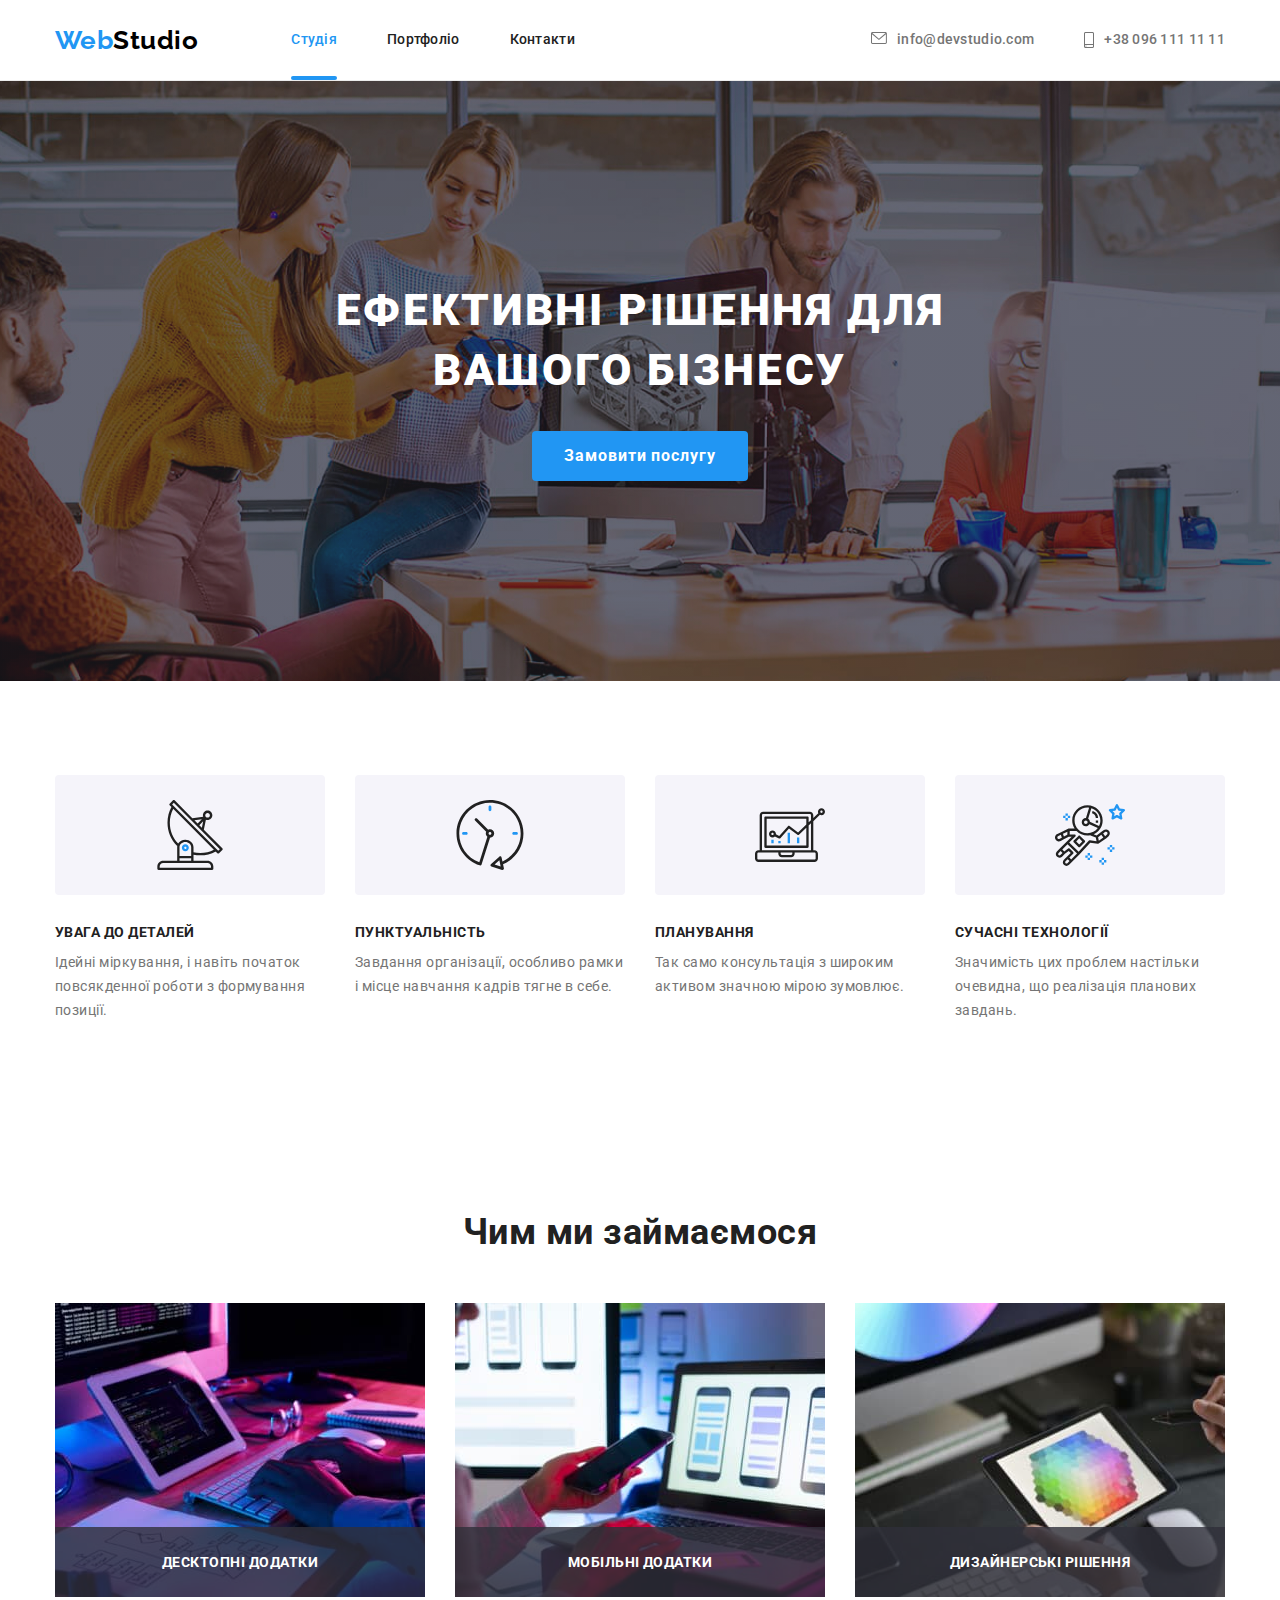
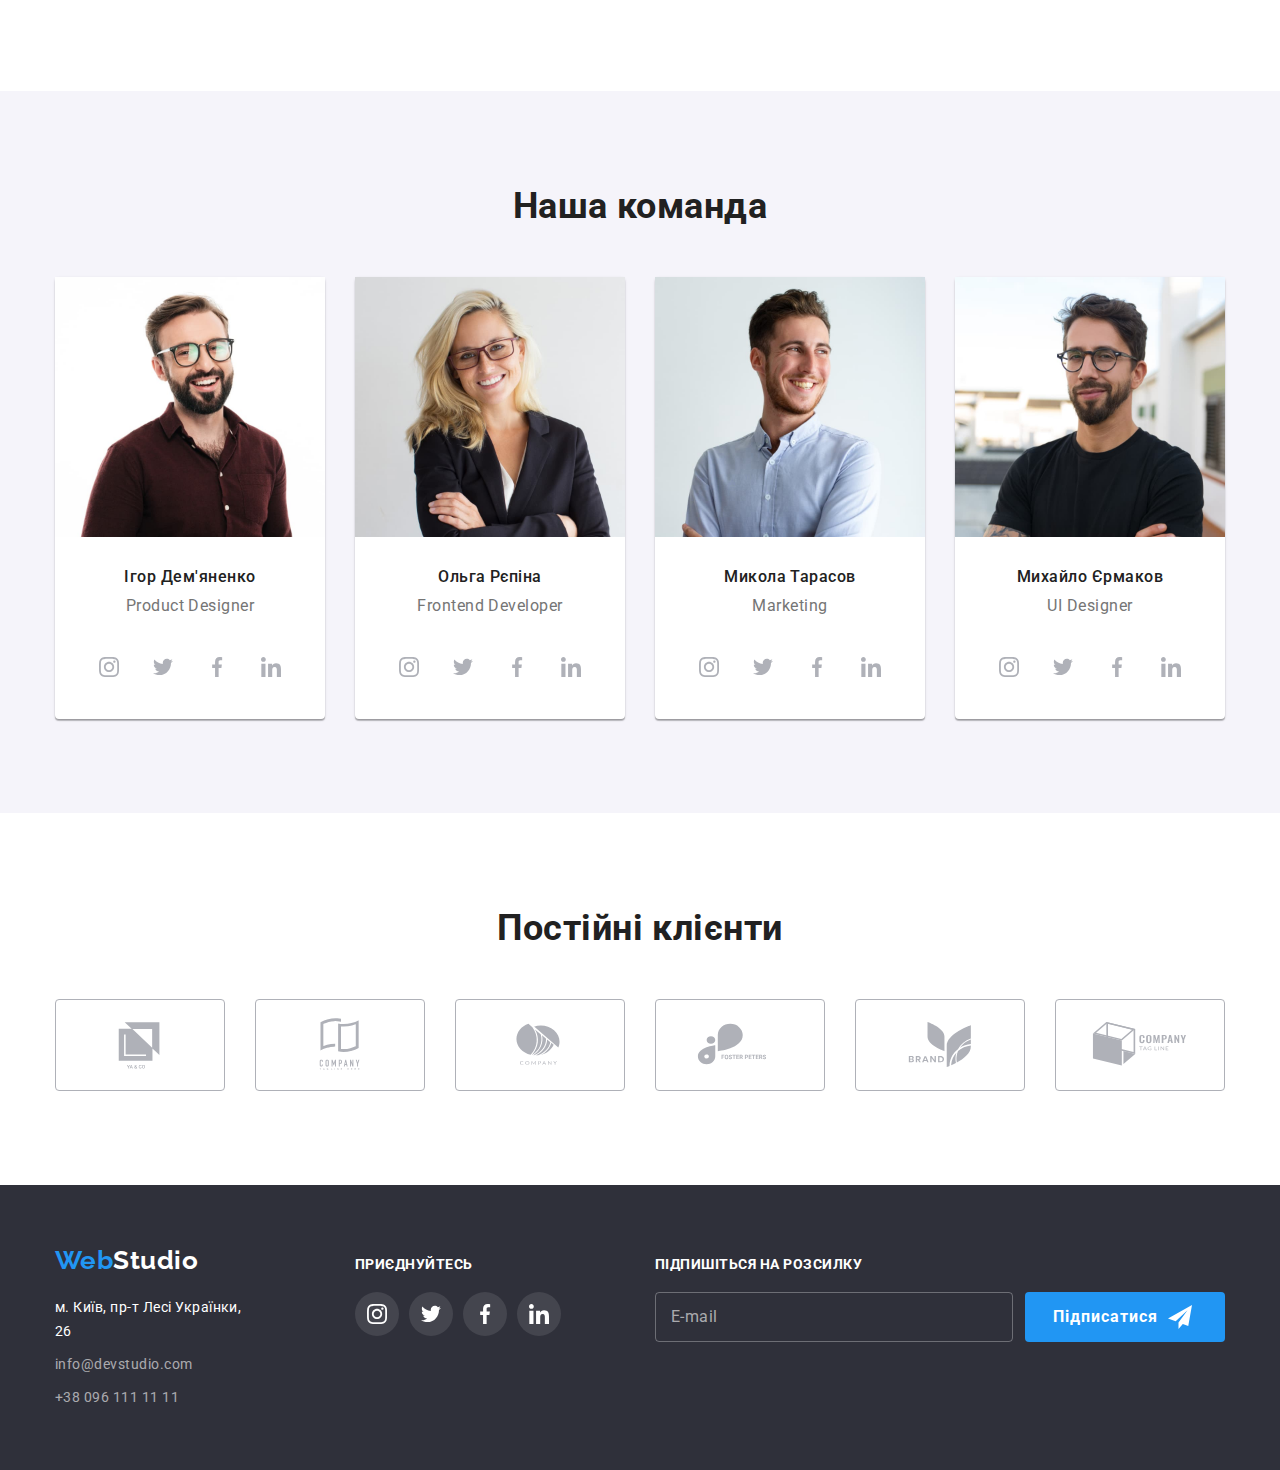
==== index.html @ d5e1d861 "Додає файли попередньої роботи" ====
<!DOCTYPE html>
<html lang="uk">
    <head>
        <title>Студія</title>
        <link rel="preconnect" href="https://fonts.googleapis.com">
        <link rel="preconnect" href="https://fonts.gstatic.com" crossorigin>
        <link href="https://fonts.googleapis.com/css2?family=Raleway:wght@700&family=Roboto:wght@400;500;700;900&display=swap" rel="stylesheet">
        <link href="https://cdnjs.cloudflare.com/ajax/libs/modern-normalize/1.1.0/modern-normalize.min.css" rel="stylesheet">
        <link rel="stylesheet" href="./css/styles.css">
    </head>    
    <body>
        <header class="header">
            <div class="header-box container">
                <nav class="nav-box">
                    <a href="./index.html" lang="en" class="logo link"><span class="logo-accent">Web</span>Studio</a>
                    <ul class="list nav-list">
                        <li><a href="./index.html" class="nav active link">Студія</a></li>
                        <li><a href="./portfolio.html" class="nav link">Портфоліо</a></li>
                        <li><a href="#" class="nav link">Контакти</a></li>
                    </ul>
                </nav>
                <ul class="list header-contacts">
                    <li><a href="mailto:info@devstudio.com" class="nav info link">
                        <svg class="header-icon" width="16" height="12">
                            <use href="./images/icons.svg#icon-envelope"></use>
                        </svg>
                            info@devstudio.com
                        </a>
                    </li>
                    <li><a href="tel:+390961111111" class="nav info link">
                        <svg class="header-icon" width="10" height="16">
                            <use href="./images/icons.svg#icon-smartphone"></use>
                        </svg>
                            +38 096 111 11 11
                        </a>
                    </li>
                </ul>
            </div>
        </header>

        <main>
            <section class="dark hero hero-content">
                <div class="container">
                        <h1 class="hero-title">
                            Ефективні рішення для </br>вашого бізнесу
                        </h1>
                        <button type="button" class="btn hero-btn" data-modal-open>Замовити послугу</button>
                </div>
            </section>

            <section class="section">
                <div class="container">
                    <h2 class="title visually-hidden">
                        Переваги
                    </h2>
                    <ul class="list advantage-list">
                        <li class="advantage-item">
                            <div class="advantage-icon-bg">
                                <svg class="advantage-icon">
                                    <use href="./images/icons.svg#icon-antenna"></use>
                                </svg>
                            </div>
                            <h3 class="title advantage">Увага до деталей</h3>
                            <p class="advantage-desc">Ідейні міркування, і навіть початок повсякденної роботи з формування позиції.</p>
                        </li>
                        <li class="advantage-item">
                            <div class="advantage-icon-bg">
                                <svg class="advantage-icon">
                                    <use href="./images/icons.svg#icon-clock"></use>
                                </svg>
                            </div>
                            <h3 class="title advantage">Пунктуальність</h3>
                            <p class="advantage-desc">Завдання організації, особливо рамки і місце навчання кадрів тягне в себе.</p>
                        </li>
                        <li class="advantage-item">
                            <div class="advantage-icon-bg">
                                <svg class="advantage-icon">
                                    <use href="./images/icons.svg#icon-diagram"></use>
                                </svg>
                            </div>
                            <h3 class="title advantage">Планування</h3>
                            <p class="advantage-desc">Так само консультація з широким активом значною мірою зумовлює.</p>
                        </li>
                        <li class="advantage-item">
                            <div class="advantage-icon-bg">
                                <svg class="advantage-icon">
                                    <use href="./images/icons.svg#icon-astronaut"></use>
                                </svg>
                            </div>
                            <h3 class="title advantage">Сучасні технології</h3>
                            <p class="advantage-desc">Значимість цих проблем настільки очевидна, що реалізація планових завдань.</p>
                        </li>
                    </ul>
                </div>
            </section>

            <section class="do section">
                <div class="container">
                    <h2 class="title do-title">Чим ми займаємося</h2>
                    <ul class="list do-list">
                        <li>
                            <div class="do-list-thumb">
                                <img src="./images/what_we_do1.jpg" width="370" alt="Програмуємо">
                                <div class="do-list-title">
                                    <p>
                                        Десктопні додатки
                                    </p>
                                </div>
                            </div>
                        </li>
                        <li>
                            <div class="do-list-thumb">
                                <img src="./images/what_we_do2.jpg" width="370" alt="Аналізуємо">
                                <div class="do-list-title">
                                    <p>
                                        Мобільні додатки
                                    </p>
                                </div>
                            </div>
                        </li>
                        <li>
                            <div class="do-list-thumb">
                                <img src="./images/what_we_do3.jpg" width="370" alt="Малюємо">
                                <div class="do-list-title">
                                    <p>
                                        Дизайнерські рішення
                                    </p>
                                </div>
                            </div>
                        </li>
                    </ul>
                </div>
            </section>

            <section class="team section">
                <div class="container">
                    <h2 class="title team-title">Наша команда</h2>
                    <ul class="list team-list">
                        <li class="team-item">
                            <img src="./images/our_team1.jpg" width="270" alt="Ігор Дем'яненко">
                            <div class="item-text">
                                <h3 class="title item-title">Ігор Дем'яненко</h3>
                                <p lang="en" class="team-desc">Product Designer</p>
                            </div>
                            <ul class="list social-links">
                                <li class="team-list-item">
                                    <a href="#" class="team-icon-link link">
                                        <svg class="team-icon">
                                            <use href="./images/icons.svg#icon-instagram"></use>
                                        </svg>
                                    </a>
                                </li>
                                <li class="team-list-item">
                                    <a href="#" class="team-icon-link link">
                                        <svg class="team-icon">
                                            <use href="./images/icons.svg#icon-twitter"></use>
                                        </svg>
                                    </a>
                                </li>
                                <li class="team-list-item">
                                    <a href="#" class="team-icon-link link">
                                        <svg class="team-icon">
                                            <use href="./images/icons.svg#icon-facebook"></use>
                                        </svg>
                                    </a>
                                </li>
                                <li class="team-list-item">
                                    <a href="#" class="team-icon-link link">
                                        <svg class="team-icon">
                                            <use href="./images/icons.svg#icon-linkedin"></use>
                                        </svg>
                                    </a>
                                </li>
                            </ul>
                        </li>
                        <li class="team-item">
                            <img src="./images/our_team2.jpg" width="270" alt="Ольга Рєпіна">
                            <div class="item-text">
                                <h3 class="title item-title">Ольга Рєпіна</h3>
                                <p lang="en" class="team-desc">Frontend Developer</p>
                            </div>
                            <ul class="list social-links">
                                <li class="team-list-item">
                                    <a href="#" class="team-icon-link link">
                                        <svg class="team-icon">
                                            <use href="./images/icons.svg#icon-instagram"></use>
                                        </svg>
                                    </a>
                                </li>
                                <li class="team-list-item">
                                    <a href="#" class="team-icon-link link">
                                        <svg class="team-icon">
                                            <use href="./images/icons.svg#icon-twitter"></use>
                                        </svg>
                                    </a>
                                </li>
                                <li class="team-list-item">
                                    <a href="#" class="team-icon-link link">
                                        <svg class="team-icon">
                                            <use href="./images/icons.svg#icon-facebook"></use>
                                        </svg>
                                    </a>
                                </li>
                                <li class="team-list-item">
                                    <a href="#" class="team-icon-link link">
                                        <svg class="team-icon">
                                            <use href="./images/icons.svg#icon-linkedin"></use>
                                        </svg>
                                    </a>
                                </li>
                            </ul>
                        </li>
                        <li class="team-item">
                            <img src="./images/our_team3.jpg" width="270" alt="Микола Тарасов">
                            <div class="item-text">
                                <h3 class="title item-title">Микола Тарасов</h3>
                                <p lang="en" class="team-desc">Marketing</p>
                            </div>
                            <ul class="list social-links">
                                <li class="team-list-item">
                                    <a href="#" class="team-icon-link link">
                                        <svg class="team-icon">
                                            <use href="./images/icons.svg#icon-instagram"></use>
                                        </svg>
                                    </a>
                                </li>
                                <li class="team-list-item">
                                    <a href="#" class="team-icon-link link">
                                        <svg class="team-icon">
                                            <use href="./images/icons.svg#icon-twitter"></use>
                                        </svg>
                                    </a>
                                </li>
                                <li class="team-list-item">
                                    <a href="#" class="team-icon-link link">
                                        <svg class="team-icon">
                                            <use href="./images/icons.svg#icon-facebook"></use>
                                        </svg>
                                    </a>
                                </li>
                                <li class="team-list-item">
                                    <a href="#" class="team-icon-link link">
                                        <svg class="team-icon">
                                            <use href="./images/icons.svg#icon-linkedin"></use>
                                        </svg>
                                    </a>
                                </li>
                            </ul>
                        </li>
                        <li class="team-item">
                            <img src="./images/our_team4.jpg" width="270" alt="Михайло Єрмаков">
                            <div class="item-text">
                                <h3 class="title item-title">Михайло Єрмаков</h3>
                                <p lang="en" class="team-desc">UI Designer</p>
                            </div>
                            <ul class="list social-links">
                                <li class="team-list-item">
                                    <a href="#" class="team-icon-link link">
                                        <svg class="team-icon">
                                            <use href="./images/icons.svg#icon-instagram"></use>
                                        </svg>
                                    </a>
                                </li>
                                <li class="team-list-item">
                                    <a href="#" class="team-icon-link link">
                                        <svg class="team-icon">
                                            <use href="./images/icons.svg#icon-twitter"></use>
                                        </svg>
                                    </a>
                                </li>
                                <li class="team-list-item">
                                    <a href="#" class="team-icon-link link">
                                        <svg class="team-icon">
                                            <use href="./images/icons.svg#icon-facebook"></use>
                                        </svg>
                                    </a>
                                </li>
                                <li class="team-list-item">
                                    <a href="#" class="team-icon-link link">
                                        <svg class="team-icon">
                                            <use href="./images/icons.svg#icon-linkedin"></use>
                                        </svg>
                                    </a>
                                </li>
                            </ul>
                        </li>
                    </ul>
                </div>
            </section>
            <section class="clients section">
                <div class="container">
                    <h2 class="title clients-title">Постійні клієнти</h2>
                    <ul class="clients-list list">
                        <li class="clients-list-item">
                            <a href="#" class="clients-link link">
                                <svg class="clients-icon">
                                    <use href="./images/icons.svg#icon-Logo1"></use>
                                </svg>
                            </a>
                        </li>
                        <li class="clients-list-item">
                            <a href="#" class="clients-link link">
                                <svg class="clients-icon">
                                    <use href="./images/icons.svg#icon-Logo2"></use>
                                </svg>
                            </a>
                        </li>
                        <li class="clients-list-item">
                            <a href="#" class="clients-link link">
                                <svg class="clients-icon">
                                    <use href="./images/icons.svg#icon-Logo3"></use>
                                </svg>
                            </a>
                        </li>
                        <li class="clients-list-item">
                            <a href="#" class="clients-link link">
                                <svg class="clients-icon">
                                    <use href="./images/icons.svg#icon-Logo4"></use>
                                </svg>
                            </a>
                        </li>
                        <li class="clients-list-item">
                            <a href="#" class="clients-link link">
                                <svg class="clients-icon">
                                    <use href="./images/icons.svg#icon-Logo5"></use>
                                </svg>
                            </a>
                        </li>
                        <li class="clients-list-item">
                            <a href="#" class="clients-link link">
                                <svg class="clients-icon">
                                    <use href="./images/icons.svg#icon-Logo6"></use>
                                </svg>
                            </a>
                        </li>
                    </ul>
                </div>
            </section>
        </main> 

        <footer class="dark footer">
            <div class="container">
                <div class="footer-container">
                    <div>
                        <a href="./index.html" lang="en" class="logo logo-alt link"><span class="logo-accent">Web</span>Studio</a>
                        <address>
                            <ul class="list">
                                <li><a href="https://goo.gl/maps/CPtrU1FHBa2aNyZL9" rel="noopener nofollow noreferrer"
                                        class="info-desc logo-alt link">м. Київ, пр-т Лесі Українки, 26</a></li>
                                <li><a href="mailto:info@devstudio.com" class="info-desc contact link">info@devstudio.com</a></li>
                                <li><a href="tel:+380961111111" class="info-desc contact link">+38 096 111 11 11</a></li>
                            </ul>
                        </address>
                    </div>
                    <div>
                        <p class="footer-icon-title">Приєднуйтесь</p>
                        <ul class="footer-list list">
                            <li class="footer-list-item">
                                <a href="#" class="footer-icon-link link">
                                    <svg class="footer-icon">
                                        <use href="./images/icons.svg#icon-instagram"></use>
                                    </svg>
                                </a>
                            </li>
                            <li class="footer-list-item">
                                <a href="#" class="footer-icon-link link">
                                    <svg class="footer-icon">
                                        <use href="./images/icons.svg#icon-twitter"></use>
                                    </svg>
                                </a>
                            </li>
                            <li class="footer-list-item">
                                <a href="#" class="footer-icon-link link">
                                    <svg class="footer-icon">
                                        <use href="./images/icons.svg#icon-facebook"></use>
                                    </svg>
                                </a>
                            </li>
                            <li class="footer-list-item">
                                <a href="#" class="footer-icon-link link">
                                    <svg class="footer-icon">
                                        <use href="./images/icons.svg#icon-linkedin"></use>
                                    </svg>
                                </a>
                            </li>
                        </ul>
                    </div>
                    <div>
                        <p class="footer-icon-title">Підпишіться на розсилку</p>
                        <form>
                            <div class="footer-form-container">
                                <input type="email" name="mail" id="footer-form-mail" class="footer-form-mail">
                                <label for="footer-form-mail" class="footer-form-field">E-mail</label>
                                <button type="submit" class="btn hero-btn footer-form-btn">Підписатися
                                    <svg class="footer-form-icon" width=24px height=24px>
                                        <use href="./images/icons.svg#icon-plane"></use>
                                    </svg>
                                </button>
                            </div>
                        </form>
                    </div>
                </div>
            </div>
        </footer>

        <div class="backdrop is-hidden" data-modal>
            <div class="modal">
                <button class="modal-close-btn" data-modal-close>
                    <svg width="18" height="18">
                        <use href="./images/icons.svg#icon-close-modal"></use>
                    </svg>
                </button>   
                
                <form class="modal-form">
                    <p class="form-title">Залиште свої дані, ми вам передзвонимо</p>
                    <label class="field">
                        Ім'я
                        <div class="input-container">
                            <svg class="form-icon">
                                <use href="./images/icons.svg#icon-person"></use>
                            </svg>
                            <input type="text" name="name" class="field-input">
                        </div>
                        
                    </label>
                    <label class="field">
                        Телефон
                        <div class="input-container">
                            <svg class="form-icon">
                                <use href="./images/icons.svg#icon-phone"></use>
                            </svg>
                            <input type="tel" name="phone" class="field-input">
                        </div> 
                    </label>
                    <label class="field">
                        Пошта
                        <div class="input-container">
                            <svg class="form-icon">
                                <use href="./images/icons.svg#icon-email"></use>
                            </svg>
                            <input type="email" name="mail" class="field-input">
                        </div> 
                    </label>
                    <label class="field">
                        Коментар
                        <textarea name="comment" placeholder="Введіть текст" class="form-comment"></textarea>
                    </label>
                    
                    <label class="field field-license">
                        <input type="checkbox" name="license" class="checkbox-input visually-hidden" required>
                        <svg class="checkbox-icon">
                            <use class="checkbox-icon-use" href="./images/icons.svg#icon-check"></use>
                        </svg>
                        Погоджуюся з розсилкою та приймаю &nbsp<a href="#" class="link-license">Умови договору</a>
                    </label>
                    <div class="btn-container">
                        <button type="submit" class="btn hero-btn form-btn">Відправити</button>
                    </div>
                </form>             
            </div>
        </div>
        <script src="./js/modal.js"></script>
    </body>
</html>
---- css/styles.css ----
:root{
    /* font's colors */
    --main-font-color: #757575;
    --secondary-font-color: #212121;
    --accent-font-color: #2196F3;
    --secondary-accent-color: #000000;
    --alternative-accent-color: #FFFFFF;
    --opacity-color: rgba(255, 255, 255, 0.6);

    /* fonts */
    --main-font: 'Roboto', sans-serif;
    --accent-font: 'Raleway', sans-serif;

    /* backgrounds */
    --main-background-color: #FFFFFF;
    --secondary-background-color: #F5F4FA;
    --dark-background-color: #2f303a;

    /* others */
    --main-btn-hover: #188CE8;
    --border-color: #ECECEC;
    --icon-color: #AFB1B8;

    /*  animations */
    --time-duration: 250ms;
    --time-function: cubic-bezier(0.4, 0, 0.2, 1);
}

/* -------------------------Global styles -----------------*/
body{
    font-family: var(--main-font);
    color: var(--main-font-color);
    letter-spacing: 0.03em;
}

h1, h2, h3, h4, h5, h6, p {
    margin-top: 0;
    margin-bottom: 0;
}

ul, ol{
    margin-top: 0;
    margin-bottom: 0;
    padding-left: 0;
}

img{
    display: block;
}

button{
    cursor: pointer;
}

.link{
    text-decoration: none;
}

.list{
    list-style: none;
}

.container{
    width: 1200px;
    padding-right: 15px;
    padding-left: 15px;
    margin-left: auto;
    margin-right: auto;
}


/* ---------------------------------- Header --------------*/
.header{
    border-bottom-color: var(--border-color);
    border-bottom-width: 1px;
    border-bottom-style: solid;
}

.header-box {
    display: flex;
    align-items: center;
    justify-content: space-between;
}

.nav-box {
    display: flex;
    align-items: center;
}

.header-contacts{
    display: flex;
}

.logo{
    font-family: var(--accent-font);
    color: var(--secondary-accent-color);
    font-weight: 700;
    font-size: 26px;
    line-height: 1.19;
}

.logo-accent{
    color: var(--accent-font-color);
}

.nav{
    display: flex;
    padding-top: 32px;
    padding-bottom: 32px;
    
    color: var(--secondary-font-color);
    font-weight: 500;
    font-size: 14px;
    line-height: 1.14;
    letter-spacing: 0.02em;
    fill: currentColor;

    transition: color var(--time-duration) var(--time-function);
}

.nav-list{
    display: flex;
    margin-left: 93px;
}

.nav-list > li:not(:last-child),
.header-contacts > li:not(:last-child){
    margin-right: 50px;
}

.nav:hover, 
.nav:focus{
    color: var(--accent-font-color);
}

.info{
    color: inherit;
}

.header-icon{
    margin-right: 10px;
}

.active{
    position: relative;

    color: var(--accent-font-color);
}

.active::after{
    content: '';
    position: absolute;
    bottom: 0;
    left: 0;

    width: 100%;
    height: 4px;
    border-radius: 2px;
    background-color: var(--accent-font-color);

}

/* -------------------------- Hero ------------------------------*/
.dark {
    background-color: var(--dark-background-color);
}

.hero{
    text-align: center;
    background-color: #c4c4c4;
    background-image: linear-gradient(rgba(47, 48, 58, 0.4), rgba(47, 48, 58, 0.4)), url(../images/hero.jpg);
    background-position: center;
    background-size: 1600px 600px;    
    background-repeat: no-repeat;
}

.hero-title{
    margin-bottom: 30px;

    color: var(--alternative-accent-color);
    font-weight: 900;
    font-size: 44px;
    line-height: 1.36;
    letter-spacing: 0.06em;
    text-transform: uppercase;
}

.hero-content{
    padding-top: 200px;
    padding-bottom: 200px;
}

.btn{
    font-family: var(--main-font);
    font-size: 16px;
}

.hero-btn{
    padding-top: 10px;
    padding-bottom: 10px;
    padding-left: 32px;
    padding-right: 32px;
    
    background-color: var(--accent-font-color);
    color: var(--alternative-accent-color);
    font-weight: 700;
    line-height: 1.88;
    letter-spacing: 0.06em;
    border: none;
    border-radius: 4px;

    transition: background-color var(--time-duration) var(--time-function);
}

.hero-btn:hover, 
.hero-btn:focus{
    background-color: var(--main-btn-hover);

}

/* ---------------------------- Advantages ----------------------*/
.visually-hidden {
    position: absolute;
    white-space: nowrap;
    width: 1px;
    height: 1px;
    overflow: hidden;
    border: 0;
    padding: 0;
    clip: rect(0 0 0 0);
    clip-path: inset(50%);
    margin: -1px;
}

.title {
    color: var(--secondary-font-color);
    font-size: 36px;
    line-height: 1.17;
}

.advantage-icon-bg{
    display: flex;
    align-items: center;
    justify-content: center;
    width: 270px;
    height: 120px;

    background-color: var(--secondary-background-color);
    color: var(--secondary-font-color);
    margin-bottom: 30px;
    border-radius: 4px;
}

.advantage-icon{
    width: 70px;
    height: 70px;
    fill: currentColor;
}

.advantage-list{
    display: flex;

}

.section{
    padding-top: 94px;
    padding-bottom: 94px;
}

.advantage{
    margin-bottom: 10px;

    font-size: 14px;
    line-height: 1.14;
    text-transform: uppercase;
}

.advantage-desc{
    font-size: 14px;
    line-height: 1.71;
    font-style: normal;
}

.advantage-item{
    width: calc((100%-3*30)/4);
}

.advantage-item:not(:last-child){
    margin-right: 30px;
}

.social-links{
    display: flex;
    gap: 10px;
    padding-left: 32px;
    padding-right: 32px;
    padding-bottom: 30px;
}

/*------------------------- Do ----------------------*/

.do{
    text-align: center;
}

.do-title{
    margin-bottom: 50px;
}

.do-list{
    display: flex;
    gap: 30px;
}

.do-list-thumb{
    position: relative;
}

.do-list-title{
    position: absolute;
    bottom: 0;
    height: 70px;
    width: 100%;
    padding-top: 27px;
    padding-bottom: 27px;

    text-align: center;
    text-transform: uppercase;
    font-weight: 700;
    font-size: 14px;
    line-height: 1.17;
    color: var(--alternative-accent-color);
    background-color: rgba(47, 48, 58, 0.8);
}

/* ----------------------------- Our team ------------------------*/
.team{
    background-color: var(--secondary-background-color);
    text-align: center;
}

.team-title{
    margin-bottom: 50px;
}

.item-title{
    margin-bottom: 10px;

    font-weight: 500;
    font-size: 16px;
    line-height: 1.19;
}

.team-desc{
    font-size: 16px;
    line-height: 1.19;
}

.team-list{
    display: flex;
    gap: 30px;
}

.team-list-item {
    width: 44px;
    height: 44px;
}

.team-item{
    background-color: var(--main-background-color);
    box-shadow: 0px 1px 3px rgba(0, 0, 0, 0.12), 0px 1px 1px rgba(0, 0, 0, 0.14), 0px 2px 1px rgba(0, 0, 0, 0.2);
    border-radius: 4px;
}

.team-icon{
    width: 20px;
    height: 20px;
}

.team-icon-link {
    display: flex;
    justify-content: center;
    align-items: center;
    width: 100%;
    height: 100%;
    border-radius: 50%;

    fill: var(--icon-color);
    background-color: var(--alternative-accent-color);

    transition: background-color var(--time-duration) var(--time-function),
    fill var(--time-duration) var(--time-function);
}

.team-icon-link:hover,
.team-icon-link:focus {
    background-color: var(--accent-font-color);
    fill: var(--alternative-accent-color);
}

.item-text{
    padding: 30px;
}

/* -----------------------------Clients---------------------------- */

.clients{
    text-align: center;
}

.clients-title{
    margin-bottom: 50px;
}

.clients-list{
    display: flex;
    gap: 30px;
}

.clients-list-item{
    width: 170px;
    height: 92px;
}

.clients-link{
    display: flex;
    justify-content: center;
    align-items: center;
    width: 100%;
    height: 100%;

    border-color: var(--icon-color) ;
    border-width: 1px;
    border-style: solid;
    border-radius: 4px;
    fill: var(--icon-color);

    transition: border-color var(--time-duration) var(--time-function),
    fill var(--time-duration) var(--time-function);
}

.clients-icon{
    width: 106px;
    height: 60px;
}

.clients-link:hover,
.clients-link:focus{
    fill: var(--accent-font-color);
    border-color: var(--accent-font-color);
}

/* ---------------------------- Footer -----------------------------*/
.logo-alt{
    color: var(--alternative-accent-color);
}

.contact{
    color: var(--opacity-color);

    transition: color var(--time-duration) var(--time-function);
}

.contact:hover,
.contact:focus {
    color: var(--accent-font-color);
}

.info-desc {
    font-size: 14px;
    line-height: 1.71;
    font-style: normal;
}

.info-desc.logo-alt{
    color: var(--alternative-accent-color);

    transition: color var(--time-duration) var(--time-function);
}

.info-desc.logo-alt:hover, 
.info-desc.logo-alt:hover{
    color: var(--accent-font-color);
}

.footer {
    padding-top: 60px;
    padding-bottom: 60px;
}

.footer-container{
    display: flex;
    align-items: baseline;
    gap: 94px;
}

address {
    margin-top: 20px;
}

address li:not(:last-child){
    margin-bottom: 9px;
}

.footer-list{
    display: flex;
    gap: 10px;
}

.footer-icon-title{
    margin-bottom: 20px;

    color: var(--alternative-accent-color);
    text-transform: uppercase;
    font-weight: 700;
    font-size: 14px;
    line-height: 1.17;
}

.footer-list-item{
    width: 44px;
    height: 44px;
}

.footer-icon-link{
    display: flex;
    justify-content: center;
    align-items: center;
    width: 100%;
    height: 100%;

    border-radius: 50%;
    background-color: rgba(255,255,255,0.1);
    color: var(--main-background-color);

    transition: background-color var(--time-duration) var(--time-function);
}

.footer-icon{
    width: 20px;
    height: 20px;
    fill: currentColor;
}

.footer-icon-link:hover,
.footer-icon-link:focus{
    background-color: var(--accent-font-color);
}

.footer-form-container{
    display: flex;
    position: relative;
}

.footer-form-field{
    position: absolute;
    top: 50%;
    left: 16px;
    transform: translateY(-50%);
    color: var(--opacity-color);
}

.footer-form-mail{
    width: 358px;
    height: 50px;
    padding-left: 16px;
    border: 1px solid rgba(255, 255, 255, 0.3);
    border-radius: 4px;
    background-color: transparent;
    color: var(--opacity-color);

}

.footer-form-mail:focus + .footer-form-field{
    display: none;
}

.footer-form-mail:focus{
    outline: none;
}

.footer-form-btn{
    display: flex;
    align-items: center;
    gap: 10px;
    padding-left: 28px;
    padding-right: 28px;
    margin-left: 12px;
    height: 50px;
    min-width: 200px;
}


/* -------------------------------- modal----------------------------------- */

.backdrop{
    position: fixed;
    top: 0;
    left:0;
    width: 100%;
    height: 100%;
    z-index: 99;

    background-color: rgba(0, 0, 0, 0.2);

    opacity: 1;

    transition: opacity var(--time-duration) var(--time-function), 
                visibility var(--time-duration) var(--time-function);
}

.backdrop.is-hidden{
    visibility: hidden;
    opacity: 0;
    pointer-events: none;
}

.backdrop.is-hidden .modal {
    transform: translate(-50%, -50%) scale(0.5);
}

.modal{
    position: absolute;
    top: 50%;
    left: 50%;
    transform: translate(-50%, -50%) scale(1);
    width: 528px;
    height: 581px;
    padding: 40px;

    border-radius: 4px;
    background-color: var(--main-background-color);
    box-shadow: 0px 1px 3px rgba(0, 0, 0, 0.12), 0px 1px 1px rgba(0, 0, 0, 0.14), 0px 2px 1px rgba(0, 0, 0, 0.2);

    transition: transform var(--time-duration) var(--time-function);
} 



.modal-close-btn{
    position: absolute;
    display: flex;
    justify-content: center;
    align-items: center;
    top: 8px;
    right: 8px;
    width: 30px;
    height: 30px;
    padding: 0;

    background-color: transparent;
    border: 1px solid rgba(0, 0, 0, 0.1);
    border-radius: 50%;

    transition: fill var(--time-duration) var(--time-function);
}

.modal-close-btn:hover, .modal-close-btn:focus{
    fill: var(--accent-font-color);
}

.form-title{
    margin-bottom: 12px;

    color: var(--secondary-font-color);
    font-weight: 700;
    font-size: 20px;
    line-height: 1.15;
    text-align: center;
}

.modal-form{
    font-size: 12px;
    line-height: 1.17;
    letter-spacing: 0.01em;
}

.input-container{
    position: relative;
    margin-top: 4px;
}

.field{
    display: block;
    position: relative;

    margin-bottom: 10px;
}

.field:focus-within .field-input, .field:focus-within .form-comment{
    outline: none;
    border: 1px solid var(--accent-font-color);
}

.field:focus-within .form-icon{
    fill: var(--accent-font-color)
}

.field:nth-child(5){
    margin-bottom: 20px;
}

.field-input{
    width: 100%;
    height: 40px;
    padding-left: 42px;

    border: 1px solid rgba(33, 33, 33, 0.2);
    border-radius: 4px;

    transition: border var(--time-duration) var(--time-function),
                outline var(--time-duration) var(--time-function);
}

.form-icon{
    position: absolute;
    left: 15px; 
    top: 50%;
    transform: translateY(-50%);
    width: 18px;
    height: 18px;

    transition: fill var(--time-duration) var(--time-function);
}

.form-comment{
    display: block;
    height: 120px;
    width: 100%;
    margin-top: 4px;
    border: 1px solid rgba(33, 33, 33, 0.2);
    border-radius: 4px;
    padding-top: 12px;
    padding-bottom: 12px;
    padding-left: 16px;
    padding-right: 16px;

    resize: none;

    transition: border var(--time-duration) var(--time-function),
                outline var(--time-duration) var(--time-function);
}

.form-comment::placeholder{
    font-size: 12px;
    line-height: 1.17;
    letter-spacing: 0.01em;
    color: rgba(117, 117, 117, 0.5);
}

.custom-checkbox{
    width: 16px;
    height: 15px;
}

.field-license{
    display: flex;
    align-items: center;

    margin-bottom: 30px;
    padding-left: 12px;
}

.link-license{
    color: var(--accent-font-color);
}

.checkbox-icon{
    width:16px;
    height:15px;
    margin-right: 10px;
    font-size: 14px;
    line-height: 1.71;
    letter-spacing: 0.03em;
    border: 1px solid var(--secondary-font-color);
    border-radius: 2px;

    
}

.checkbox-icon-use{
    display: none;
}

.checkbox-input:checked + .checkbox-icon .checkbox-icon-use{
    display: block;
}

.checkbox-input:checked + .checkbox-icon{
    border: none;
}

.btn-container{
    text-align: center;
}

.form-btn{
    padding-left: 52px;
    padding-right: 52px;
    margin-left: auto;
    margin-right: auto;
    min-width: 200px;

    box-shadow: 0px 4px 4px rgba(0, 0, 0, 0.15);
}



/* -------------------------------- Portfolio page-------------------------- */

.portfolio{
    padding-top: 94px;
    padding-bottom: 94px;
}

.list-btn{
    display:flex;
    justify-content: center;
    gap: 8px;
    margin-bottom: 34px;
}

.portfolio-btn{
    padding-top: 6px;
    padding-bottom: 6px;
    padding-left: 22px;
    padding-right: 22px;
    
    font-weight: 500;
    color: var(--secondary-font-color);
    background-color: var(--secondary-background-color);
    line-height: 1.62;
    letter-spacing: 0.03em;
    border: none;
    border-radius: 4px;

    transition: color var(--time-duration) var(--time-function), 
                background-color var(--time-duration) var(--time-function),
                box-shadow var(--time-duration) var(--time-function);
}

.portfolio-btn:hover,
.portfolio-btn:focus{
    color: var(--alternative-accent-color);
    background-color: var(--accent-font-color);
    box-shadow: 0px 3px 1px rgba(0, 0, 0, 0.1), 0px 1px 2px rgba(0, 0, 0, 0.08), 0px 2px 2px rgba(0, 0, 0, 0.12);
}

.portfolio-item-title{
    margin-bottom: 4px;

    color: var(--secondary-font-color);
    font-size: 18px;
    line-height: 2;
    letter-spacing: 0.06em;
}

.portfolio-desc{
    color: var(--main-font-color);
    font-size: 16px;
    line-height: 1.88;
}

.portfolio-list{
    display: flex;
    flex-wrap: wrap;
    gap: 30px;
}

.portfolio-link{
    box-shadow: none;
    transition: box-shadow var(--time-duration) var(--time-function);
}

.portfolio-link:hover,
.portfolio-link:focus{
    display: block;
    box-shadow: 0px 1px 1px rgba(0, 0, 0, 0.12), 0px 4px 4px rgba(0, 0, 0, 0.06), 1px 4px 6px rgba(0, 0, 0, 0.16);
}

.item{
    padding-top: 20px;
    padding-bottom: 20px;
    padding-left: 24px;
    padding-right: 24px;
    border-left: 1px solid #EEEEEE;
    border-right: 1px solid #EEEEEE;
    border-bottom: 1px solid #EEEEEE;
}

.portfolio-img-thumb{
    position: relative;
    overflow: hidden;
}

.portfolio-img-overlay{
    position: absolute;
    top: 0;
    left: 0;
    width: 100%;
    height: 100%;
    padding-left: 24px;
    padding-right: 24px;
    padding-top: 63px;
    
    background-color: rgba(33, 150, 243, 0.9);
    color: var(--alternative-accent-color);
    line-height: 1.56;
    overflow: auto;

    transform: translateY(100%);
    transition: transform var(--time-duration) var(--time-function);
}

.portfolio-link:hover .portfolio-img-overlay,
.portfolio-link:focus .portfolio-img-overlay{
    transform: translateY(0%);
}
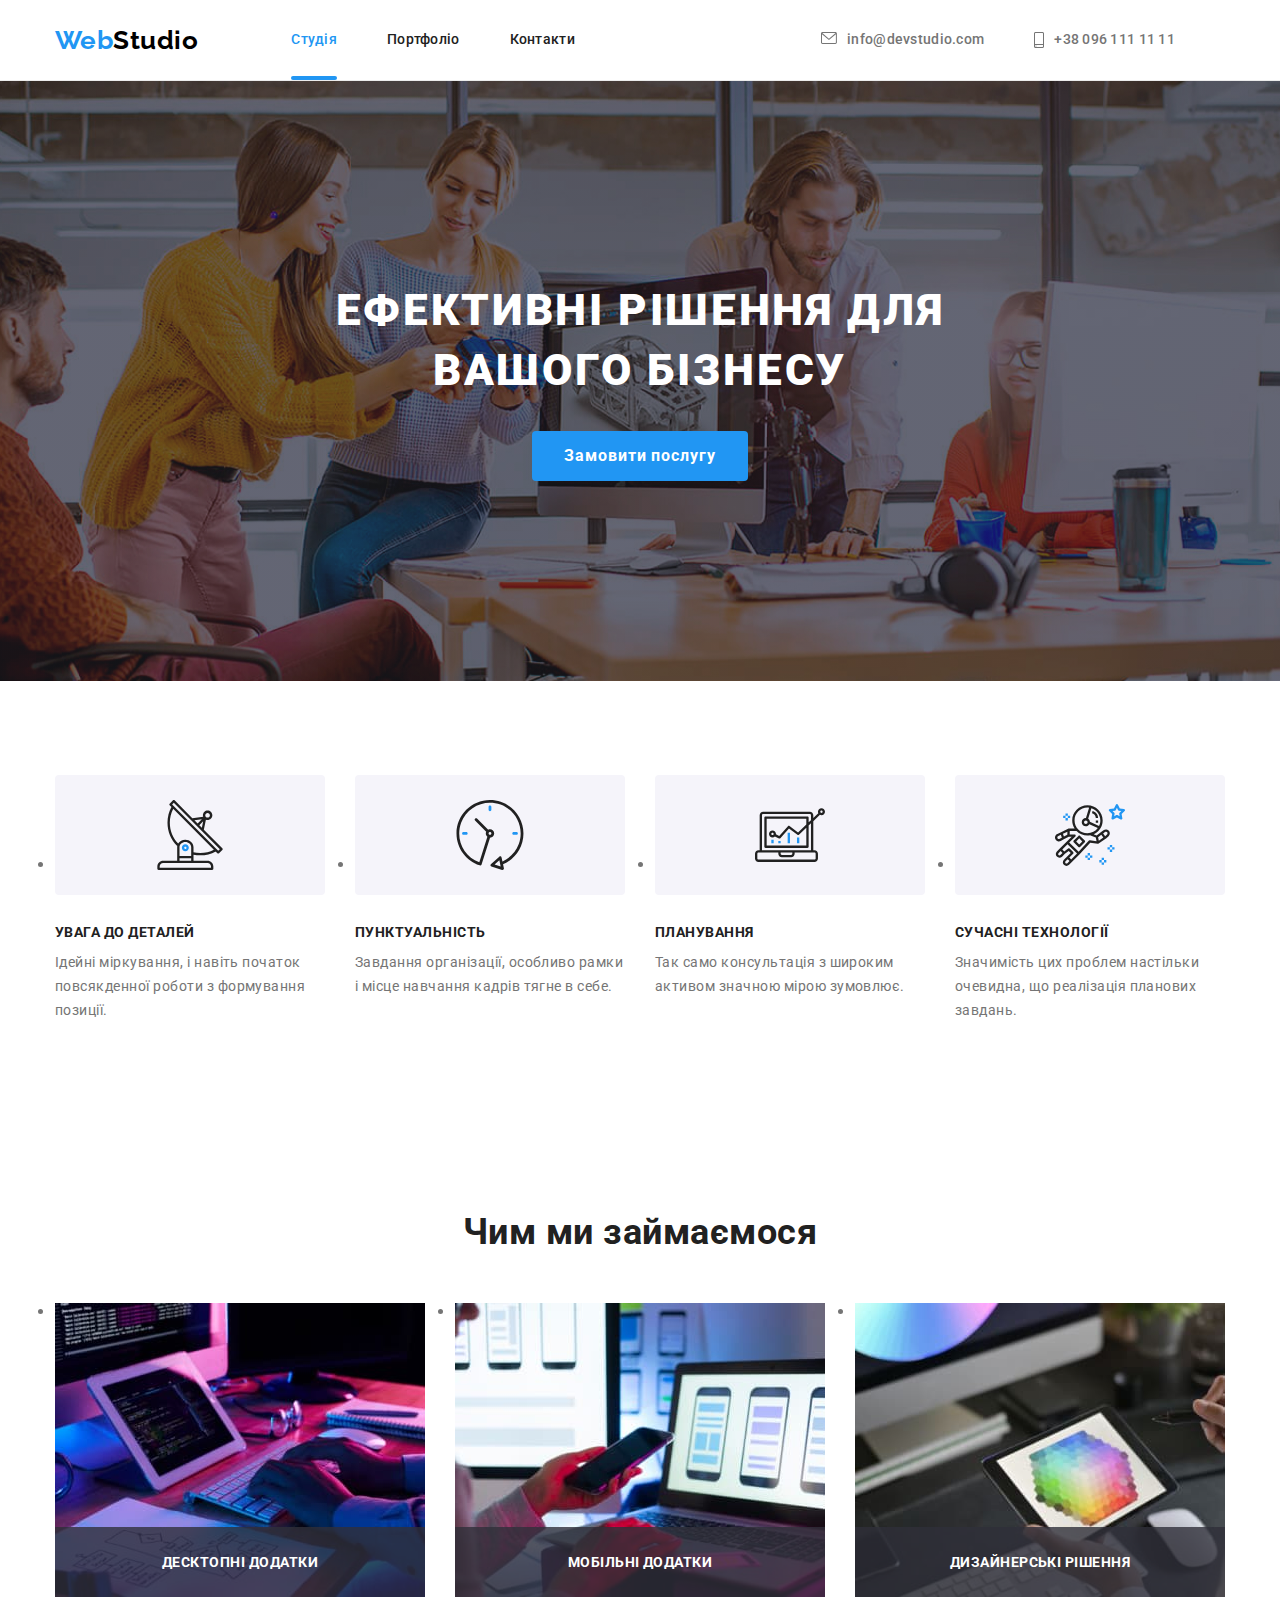
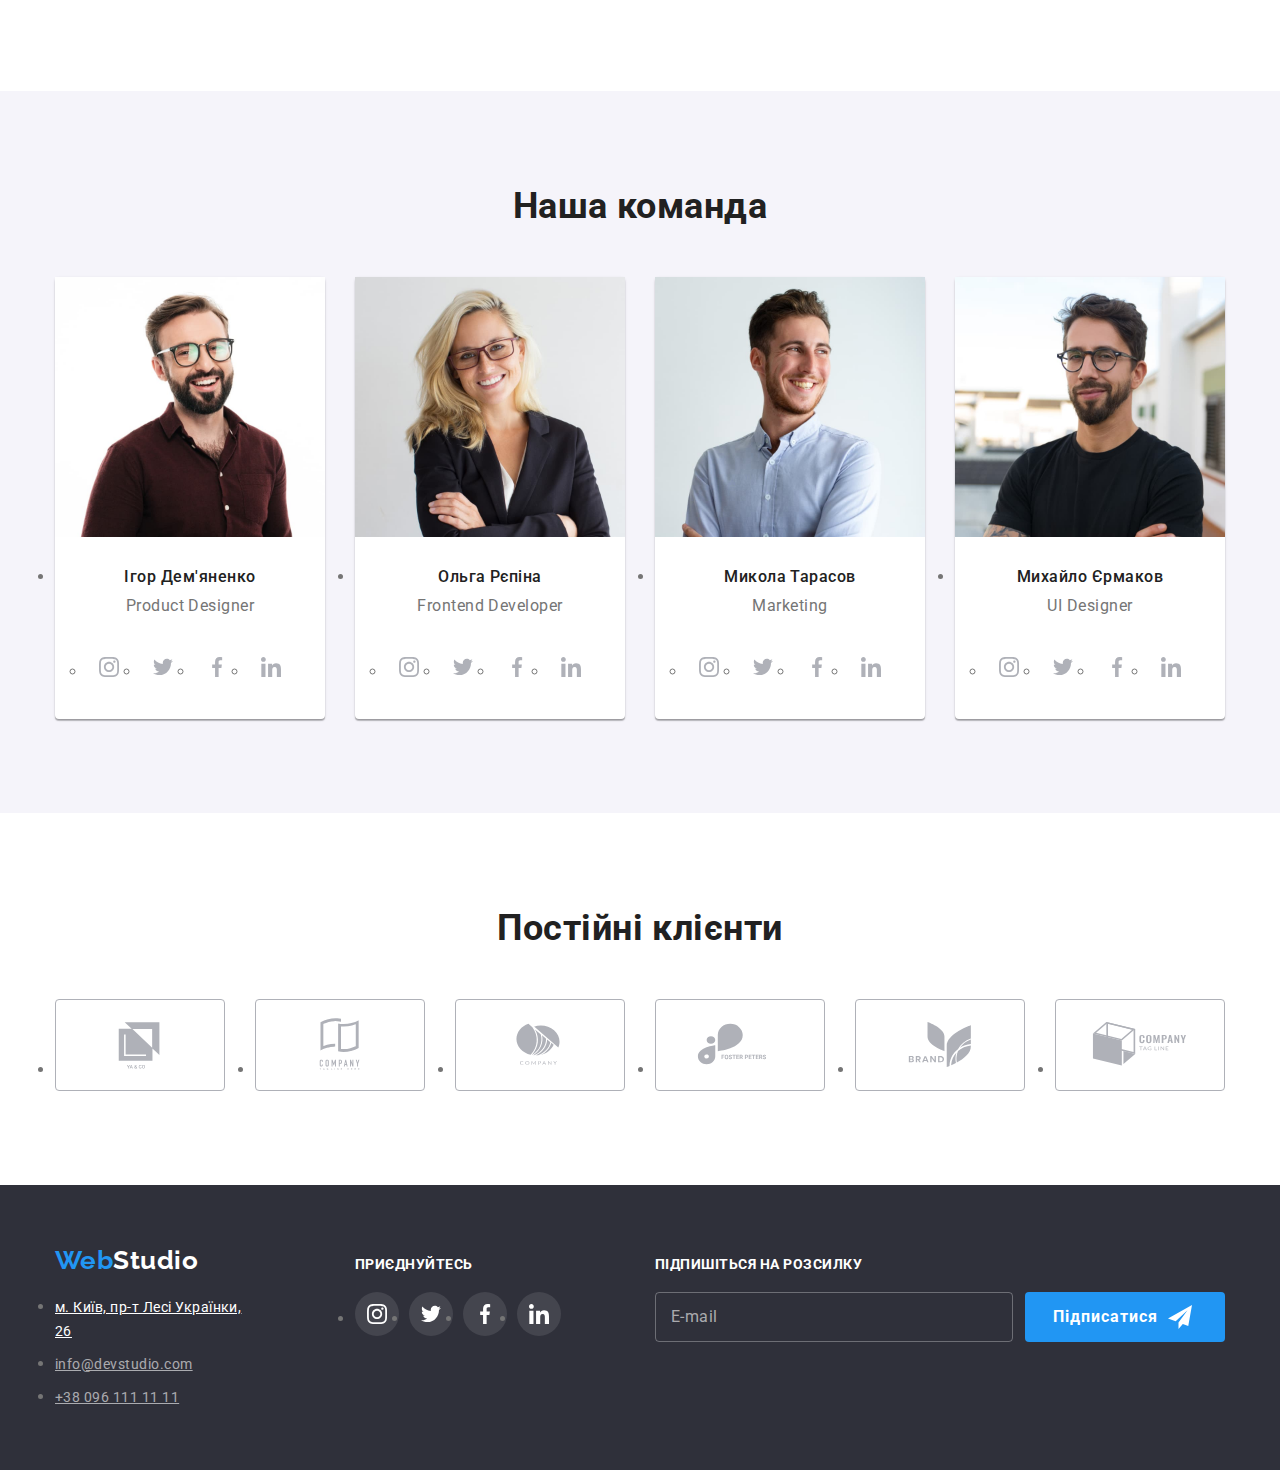
==== commit e85fb449: "Додає БЕМ і SASS для header" ====
--- a/index.html
+++ b/index.html
@@ -6,29 +6,29 @@
         <link rel="preconnect" href="https://fonts.gstatic.com" crossorigin>
         <link href="https://fonts.googleapis.com/css2?family=Raleway:wght@700&family=Roboto:wght@400;500;700;900&display=swap" rel="stylesheet">
         <link href="https://cdnjs.cloudflare.com/ajax/libs/modern-normalize/1.1.0/modern-normalize.min.css" rel="stylesheet">
-        <link rel="stylesheet" href="./css/styles.css">
+        <link rel="stylesheet" href="./css/main.min.css">
     </head>    
     <body>
         <header class="header">
-            <div class="header-box container">
-                <nav class="nav-box">
-                    <a href="./index.html" lang="en" class="logo link"><span class="logo-accent">Web</span>Studio</a>
-                    <ul class="list nav-list">
-                        <li><a href="./index.html" class="nav active link">Студія</a></li>
-                        <li><a href="./portfolio.html" class="nav link">Портфоліо</a></li>
-                        <li><a href="#" class="nav link">Контакти</a></li>
+            <div class="header__box">
+                <nav class="navigation">
+                    <a href="./index.html" lang="en" class="logo"><span class="logo--accent">Web</span>Studio</a>
+                    <ul class="navigation__list">
+                        <li class="navigation__item"><a href="./index.html" class="navigation__link navigation__link--active">Студія</a></li>
+                        <li class="navigation__item"><a href="./portfolio.html" class="navigation__link">Портфоліо</a></li>
+                        <li class="navigation__item"><a href="#" class="navigation__link">Контакти</a></li>
                     </ul>
                 </nav>
-                <ul class="list header-contacts">
-                    <li><a href="mailto:info@devstudio.com" class="nav info link">
-                        <svg class="header-icon" width="16" height="12">
+                <ul class="header-contacts">
+                    <li class="header-contacts__item"><a href="mailto:info@devstudio.com" class="header-contacts__link">
+                        <svg class="header-contacts__icon" width="16" height="12">
                             <use href="./images/icons.svg#icon-envelope"></use>
                         </svg>
                             info@devstudio.com
                         </a>
                     </li>
-                    <li><a href="tel:+390961111111" class="nav info link">
-                        <svg class="header-icon" width="10" height="16">
+                    <li class="header-contacts__item"><a href="tel:+390961111111" class="header-contacts__link">
+                        <svg class="header-contacts__icon" width="10" height="16">
                             <use href="./images/icons.svg#icon-smartphone"></use>
                         </svg>
                             +38 096 111 11 11
@@ -342,11 +342,11 @@
             <div class="container">
                 <div class="footer-container">
                     <div>
-                        <a href="./index.html" lang="en" class="logo logo-alt link"><span class="logo-accent">Web</span>Studio</a>
+                        <a href="./index.html" lang="en" class="logo logo--white link"><span class="logo--accent">Web</span>Studio</a>
                         <address>
                             <ul class="list">
                                 <li><a href="https://goo.gl/maps/CPtrU1FHBa2aNyZL9" rel="noopener nofollow noreferrer"
-                                        class="info-desc logo-alt link">м. Київ, пр-т Лесі Українки, 26</a></li>
+                                        class="info-desc logo--white link">м. Київ, пр-т Лесі Українки, 26</a></li>
                                 <li><a href="mailto:info@devstudio.com" class="info-desc contact link">info@devstudio.com</a></li>
                                 <li><a href="tel:+380961111111" class="info-desc contact link">+38 096 111 11 11</a></li>
                             </ul>
--- a/css/main.min.css
+++ b/css/main.min.css
@@ -0,0 +1 @@
+:root{--main-font-color: #757575;--secondary-font-color: #212121;--accent-font-color: #2196F3;--secondary-accent-color: #000000;--alternative-accent-color: #FFFFFF;--opacity-color: rgba(255, 255, 255, 0.6);--main-font: "Roboto", sans-serif;--accent-font: "Raleway", sans-serif;--main-background-color: #FFFFFF;--secondary-background-color: #F5F4FA;--dark-background-color: #2f303a;--main-btn-hover: #188CE8;--border-color: #ECECEC;--icon-color: #AFB1B8;--time-duration: 250ms;--time-function: cubic-bezier(0.4, 0, 0.2, 1)}.header-contacts__link,.navigation__link,.logo{text-decoration:none}.header-contacts,.navigation__list{list-style:none}.header__box{width:1200px;padding-right:15px;padding-left:15px;margin-left:auto;margin-right:auto}.logo{font-family:var(--accent-font);color:var(--secondary-accent-color);font-weight:700;font-size:26px;line-height:1.19}.logo--accent{color:var(--accent-font-color)}.logo--white{color:var(--alternative-accent-color)}.navigation{display:-webkit-box;display:-ms-flexbox;display:flex;-webkit-box-align:center;-ms-flex-align:center;align-items:center}.navigation__list{display:-webkit-box;display:-ms-flexbox;display:flex;margin-left:93px}.navigation__link{display:-webkit-box;display:-ms-flexbox;display:flex;padding-top:32px;padding-bottom:32px;color:var(--secondary-font-color);font-weight:500;font-size:14px;line-height:1.14;letter-spacing:.02em;fill:currentColor;-webkit-transition:color var(--time-duration) var(--time-function);transition:color var(--time-duration) var(--time-function)}.navigation__link:hover,.navigation__link:focus{color:var(--accent-font-color)}.navigation__link--active{position:relative;color:var(--accent-font-color)}.navigation__link--active::after{content:"";position:absolute;bottom:0;left:0;width:100%;height:4px;border-radius:2px;background-color:var(--accent-font-color)}.navigation__item:not(:last-child){margin-right:50px}.header-contacts{display:-webkit-box;display:-ms-flexbox;display:flex}.header-contacts__link{display:-webkit-box;display:-ms-flexbox;display:flex;padding-top:32px;padding-bottom:32px;color:var(--main-font-color);font-weight:500;font-size:14px;line-height:1.14;letter-spacing:.02em;fill:currentColor;-webkit-transition:color var(--time-duration) var(--time-function);transition:color var(--time-duration) var(--time-function)}.header-contacts__link:hover,.header-contacts__link:focus{color:var(--accent-font-color)}.header-contacts__icon{margin-right:10px}.header-contacts__item{margin-right:50px}.header{border-bottom-color:var(--border-color);border-bottom-width:1px;border-bottom-style:solid}.header__box{display:-webkit-box;display:-ms-flexbox;display:flex;-webkit-box-pack:justify;-ms-flex-pack:justify;justify-content:space-between;-webkit-box-align:center;-ms-flex-align:center;align-items:center}body{font-family:var(--main-font);color:var(--main-font-color);letter-spacing:.03em}h1,h2,h3,h4,h5,h6,p{margin-top:0;margin-bottom:0}ul,ol{margin-top:0;margin-bottom:0;padding-left:0}img{display:block}button{cursor:pointer}.container{width:1200px;padding-right:15px;padding-left:15px;margin-left:auto;margin-right:auto}.header{border-bottom-color:var(--border-color);border-bottom-width:1px;border-bottom-style:solid}.header-box{display:-webkit-box;display:-ms-flexbox;display:flex;-webkit-box-align:center;-ms-flex-align:center;align-items:center;-webkit-box-pack:justify;-ms-flex-pack:justify;justify-content:space-between}.dark{background-color:var(--dark-background-color)}.hero{text-align:center;background-color:#c4c4c4;background-image:-webkit-gradient(linear, left top, left bottom, from(rgba(47, 48, 58, 0.4)), to(rgba(47, 48, 58, 0.4))),url(../images/hero.jpg);background-image:linear-gradient(rgba(47, 48, 58, 0.4), rgba(47, 48, 58, 0.4)),url(../images/hero.jpg);background-position:center;background-size:1600px 600px;background-repeat:no-repeat}.hero-title{margin-bottom:30px;color:var(--alternative-accent-color);font-weight:900;font-size:44px;line-height:1.36;letter-spacing:.06em;text-transform:uppercase}.hero-content{padding-top:200px;padding-bottom:200px}.btn{font-family:var(--main-font);font-size:16px}.hero-btn{padding-top:10px;padding-bottom:10px;padding-left:32px;padding-right:32px;background-color:var(--accent-font-color);color:var(--alternative-accent-color);font-weight:700;line-height:1.88;letter-spacing:.06em;border:none;border-radius:4px;-webkit-transition:background-color var(--time-duration) var(--time-function);transition:background-color var(--time-duration) var(--time-function)}.hero-btn:hover,.hero-btn:focus{background-color:var(--main-btn-hover)}.visually-hidden{position:absolute;white-space:nowrap;width:1px;height:1px;overflow:hidden;border:0;padding:0;clip:rect(0 0 0 0);-webkit-clip-path:inset(50%);clip-path:inset(50%);margin:-1px}.title{color:var(--secondary-font-color);font-size:36px;line-height:1.17}.advantage-icon-bg{display:-webkit-box;display:-ms-flexbox;display:flex;-webkit-box-align:center;-ms-flex-align:center;align-items:center;-webkit-box-pack:center;-ms-flex-pack:center;justify-content:center;width:270px;height:120px;background-color:var(--secondary-background-color);color:var(--secondary-font-color);margin-bottom:30px;border-radius:4px}.advantage-icon{width:70px;height:70px;fill:currentColor}.advantage-list{display:-webkit-box;display:-ms-flexbox;display:flex}.section{padding-top:94px;padding-bottom:94px}.advantage{margin-bottom:10px;font-size:14px;line-height:1.14;text-transform:uppercase}.advantage-desc{font-size:14px;line-height:1.71;font-style:normal}.advantage-item{width:270}.advantage-item:not(:last-child){margin-right:30px}.social-links{display:-webkit-box;display:-ms-flexbox;display:flex;gap:10px;padding-left:32px;padding-right:32px;padding-bottom:30px}.do{text-align:center}.do-title{margin-bottom:50px}.do-list{display:-webkit-box;display:-ms-flexbox;display:flex;gap:30px}.do-list-thumb{position:relative}.do-list-title{position:absolute;bottom:0;height:70px;width:100%;padding-top:27px;padding-bottom:27px;text-align:center;text-transform:uppercase;font-weight:700;font-size:14px;line-height:1.17;color:var(--alternative-accent-color);background-color:rgba(47,48,58,.8)}.team{background-color:var(--secondary-background-color);text-align:center}.team-title{margin-bottom:50px}.item-title{margin-bottom:10px;font-weight:500;font-size:16px;line-height:1.19}.team-desc{font-size:16px;line-height:1.19}.team-list{display:-webkit-box;display:-ms-flexbox;display:flex;gap:30px}.team-list-item{width:44px;height:44px}.team-item{background-color:var(--main-background-color);-webkit-box-shadow:0px 1px 3px rgba(0,0,0,.12),0px 1px 1px rgba(0,0,0,.14),0px 2px 1px rgba(0,0,0,.2);box-shadow:0px 1px 3px rgba(0,0,0,.12),0px 1px 1px rgba(0,0,0,.14),0px 2px 1px rgba(0,0,0,.2);border-radius:4px}.team-icon{width:20px;height:20px}.team-icon-link{display:-webkit-box;display:-ms-flexbox;display:flex;-webkit-box-pack:center;-ms-flex-pack:center;justify-content:center;-webkit-box-align:center;-ms-flex-align:center;align-items:center;width:100%;height:100%;border-radius:50%;fill:var(--icon-color);background-color:var(--alternative-accent-color);-webkit-transition:background-color var(--time-duration) var(--time-function),fill var(--time-duration) var(--time-function);transition:background-color var(--time-duration) var(--time-function),fill var(--time-duration) var(--time-function)}.team-icon-link:hover,.team-icon-link:focus{background-color:var(--accent-font-color);fill:var(--alternative-accent-color)}.item-text{padding:30px}.clients{text-align:center}.clients-title{margin-bottom:50px}.clients-list{display:-webkit-box;display:-ms-flexbox;display:flex;gap:30px}.clients-list-item{width:170px;height:92px}.clients-link{display:-webkit-box;display:-ms-flexbox;display:flex;-webkit-box-pack:center;-ms-flex-pack:center;justify-content:center;-webkit-box-align:center;-ms-flex-align:center;align-items:center;width:100%;height:100%;border-color:var(--icon-color);border-width:1px;border-style:solid;border-radius:4px;fill:var(--icon-color);-webkit-transition:border-color var(--time-duration) var(--time-function),fill var(--time-duration) var(--time-function);transition:border-color var(--time-duration) var(--time-function),fill var(--time-duration) var(--time-function)}.clients-icon{width:106px;height:60px}.clients-link:hover,.clients-link:focus{fill:var(--accent-font-color);border-color:var(--accent-font-color)}.contact{color:var(--opacity-color);-webkit-transition:color var(--time-duration) var(--time-function);transition:color var(--time-duration) var(--time-function)}.contact:hover,.contact:focus{color:var(--accent-font-color)}.info-desc{font-size:14px;line-height:1.71;font-style:normal}.info-desc.logo-alt{color:var(--alternative-accent-color);-webkit-transition:color var(--time-duration) var(--time-function);transition:color var(--time-duration) var(--time-function)}.info-desc.logo-alt:hover,.info-desc.logo-alt:hover{color:var(--accent-font-color)}.footer{padding-top:60px;padding-bottom:60px}.footer-container{display:-webkit-box;display:-ms-flexbox;display:flex;-webkit-box-align:baseline;-ms-flex-align:baseline;align-items:baseline;gap:94px}address{margin-top:20px}address li:not(:last-child){margin-bottom:9px}.footer-list{display:-webkit-box;display:-ms-flexbox;display:flex;gap:10px}.footer-icon-title{margin-bottom:20px;color:var(--alternative-accent-color);text-transform:uppercase;font-weight:700;font-size:14px;line-height:1.17}.footer-list-item{width:44px;height:44px}.footer-icon-link{display:-webkit-box;display:-ms-flexbox;display:flex;-webkit-box-pack:center;-ms-flex-pack:center;justify-content:center;-webkit-box-align:center;-ms-flex-align:center;align-items:center;width:100%;height:100%;border-radius:50%;background-color:rgba(255,255,255,.1);color:var(--main-background-color);-webkit-transition:background-color var(--time-duration) var(--time-function);transition:background-color var(--time-duration) var(--time-function)}.footer-icon{width:20px;height:20px;fill:currentColor}.footer-icon-link:hover,.footer-icon-link:focus{background-color:var(--accent-font-color)}.footer-form-container{display:-webkit-box;display:-ms-flexbox;display:flex;position:relative}.footer-form-field{position:absolute;top:50%;left:16px;-webkit-transform:translateY(-50%);transform:translateY(-50%);color:var(--opacity-color)}.footer-form-mail{width:358px;height:50px;padding-left:16px;border:1px solid rgba(255,255,255,.3);border-radius:4px;background-color:rgba(0,0,0,0);color:var(--opacity-color)}.footer-form-mail:focus+.footer-form-field{display:none}.footer-form-mail:focus{outline:none}.footer-form-btn{display:-webkit-box;display:-ms-flexbox;display:flex;-webkit-box-align:center;-ms-flex-align:center;align-items:center;gap:10px;padding-left:28px;padding-right:28px;margin-left:12px;height:50px;min-width:200px}.backdrop{position:fixed;top:0;left:0;width:100%;height:100%;z-index:99;background-color:rgba(0,0,0,.2);opacity:1;-webkit-transition:opacity var(--time-duration) var(--time-function),visibility var(--time-duration) var(--time-function);transition:opacity var(--time-duration) var(--time-function),visibility var(--time-duration) var(--time-function)}.backdrop.is-hidden{visibility:hidden;opacity:0;pointer-events:none}.backdrop.is-hidden .modal{-webkit-transform:translate(-50%, -50%) scale(0.5);transform:translate(-50%, -50%) scale(0.5)}.modal{position:absolute;top:50%;left:50%;-webkit-transform:translate(-50%, -50%) scale(1);transform:translate(-50%, -50%) scale(1);width:528px;height:581px;padding:40px;border-radius:4px;background-color:var(--main-background-color);-webkit-box-shadow:0px 1px 3px rgba(0,0,0,.12),0px 1px 1px rgba(0,0,0,.14),0px 2px 1px rgba(0,0,0,.2);box-shadow:0px 1px 3px rgba(0,0,0,.12),0px 1px 1px rgba(0,0,0,.14),0px 2px 1px rgba(0,0,0,.2);-webkit-transition:-webkit-transform var(--time-duration) var(--time-function);transition:-webkit-transform var(--time-duration) var(--time-function);transition:transform var(--time-duration) var(--time-function);transition:transform var(--time-duration) var(--time-function), -webkit-transform var(--time-duration) var(--time-function)}.modal-close-btn{position:absolute;display:-webkit-box;display:-ms-flexbox;display:flex;-webkit-box-pack:center;-ms-flex-pack:center;justify-content:center;-webkit-box-align:center;-ms-flex-align:center;align-items:center;top:8px;right:8px;width:30px;height:30px;padding:0;background-color:rgba(0,0,0,0);border:1px solid rgba(0,0,0,.1);border-radius:50%;-webkit-transition:fill var(--time-duration) var(--time-function);transition:fill var(--time-duration) var(--time-function)}.modal-close-btn:hover,.modal-close-btn:focus{fill:var(--accent-font-color)}.form-title{margin-bottom:12px;color:var(--secondary-font-color);font-weight:700;font-size:20px;line-height:1.15;text-align:center}.modal-form{font-size:12px;line-height:1.17;letter-spacing:.01em}.input-container{position:relative;margin-top:4px}.field{display:block;position:relative;margin-bottom:10px}.field:focus-within .field-input,.field:focus-within .form-comment{outline:none;border:1px solid var(--accent-font-color)}.field:focus-within .form-icon{fill:var(--accent-font-color)}.field:nth-child(5){margin-bottom:20px}.field-input{width:100%;height:40px;padding-left:42px;border:1px solid rgba(33,33,33,.2);border-radius:4px;-webkit-transition:border var(--time-duration) var(--time-function),outline var(--time-duration) var(--time-function);transition:border var(--time-duration) var(--time-function),outline var(--time-duration) var(--time-function)}.form-icon{position:absolute;left:15px;top:50%;-webkit-transform:translateY(-50%);transform:translateY(-50%);width:18px;height:18px;-webkit-transition:fill var(--time-duration) var(--time-function);transition:fill var(--time-duration) var(--time-function)}.form-comment{display:block;height:120px;width:100%;margin-top:4px;border:1px solid rgba(33,33,33,.2);border-radius:4px;padding-top:12px;padding-bottom:12px;padding-left:16px;padding-right:16px;resize:none;-webkit-transition:border var(--time-duration) var(--time-function),outline var(--time-duration) var(--time-function);transition:border var(--time-duration) var(--time-function),outline var(--time-duration) var(--time-function)}.form-comment::-webkit-input-placeholder{font-size:12px;line-height:1.17;letter-spacing:.01em;color:rgba(117,117,117,.5)}.form-comment::-moz-placeholder{font-size:12px;line-height:1.17;letter-spacing:.01em;color:rgba(117,117,117,.5)}.form-comment:-ms-input-placeholder{font-size:12px;line-height:1.17;letter-spacing:.01em;color:rgba(117,117,117,.5)}.form-comment::-ms-input-placeholder{font-size:12px;line-height:1.17;letter-spacing:.01em;color:rgba(117,117,117,.5)}.form-comment::placeholder{font-size:12px;line-height:1.17;letter-spacing:.01em;color:rgba(117,117,117,.5)}.custom-checkbox{width:16px;height:15px}.field-license{display:-webkit-box;display:-ms-flexbox;display:flex;-webkit-box-align:center;-ms-flex-align:center;align-items:center;margin-bottom:30px;padding-left:12px}.link-license{color:var(--accent-font-color)}.checkbox-icon{width:16px;height:15px;margin-right:10px;font-size:14px;line-height:1.71;letter-spacing:.03em;border:1px solid var(--secondary-font-color);border-radius:2px}.checkbox-icon-use{display:none}.checkbox-input:checked+.checkbox-icon .checkbox-icon-use{display:block}.checkbox-input:checked+.checkbox-icon{border:none}.btn-container{text-align:center}.form-btn{padding-left:52px;padding-right:52px;margin-left:auto;margin-right:auto;min-width:200px;-webkit-box-shadow:0px 4px 4px rgba(0,0,0,.15);box-shadow:0px 4px 4px rgba(0,0,0,.15)}.portfolio{padding-top:94px;padding-bottom:94px}.list-btn{display:-webkit-box;display:-ms-flexbox;display:flex;-webkit-box-pack:center;-ms-flex-pack:center;justify-content:center;gap:8px;margin-bottom:34px}.portfolio-btn{padding-top:6px;padding-bottom:6px;padding-left:22px;padding-right:22px;font-weight:500;color:var(--secondary-font-color);background-color:var(--secondary-background-color);line-height:1.62;letter-spacing:.03em;border:none;border-radius:4px;-webkit-transition:color var(--time-duration) var(--time-function),background-color var(--time-duration) var(--time-function),-webkit-box-shadow var(--time-duration) var(--time-function);transition:color var(--time-duration) var(--time-function),background-color var(--time-duration) var(--time-function),-webkit-box-shadow var(--time-duration) var(--time-function);transition:color var(--time-duration) var(--time-function),background-color var(--time-duration) var(--time-function),box-shadow var(--time-duration) var(--time-function);transition:color var(--time-duration) var(--time-function),background-color var(--time-duration) var(--time-function),box-shadow var(--time-duration) var(--time-function),-webkit-box-shadow var(--time-duration) var(--time-function)}.portfolio-btn:hover,.portfolio-btn:focus{color:var(--alternative-accent-color);background-color:var(--accent-font-color);-webkit-box-shadow:0px 3px 1px rgba(0,0,0,.1),0px 1px 2px rgba(0,0,0,.08),0px 2px 2px rgba(0,0,0,.12);box-shadow:0px 3px 1px rgba(0,0,0,.1),0px 1px 2px rgba(0,0,0,.08),0px 2px 2px rgba(0,0,0,.12)}.portfolio-item-title{margin-bottom:4px;color:var(--secondary-font-color);font-size:18px;line-height:2;letter-spacing:.06em}.portfolio-desc{color:var(--main-font-color);font-size:16px;line-height:1.88}.portfolio-list{display:-webkit-box;display:-ms-flexbox;display:flex;-ms-flex-wrap:wrap;flex-wrap:wrap;gap:30px}.portfolio-link{-webkit-box-shadow:none;box-shadow:none;-webkit-transition:-webkit-box-shadow var(--time-duration) var(--time-function);transition:-webkit-box-shadow var(--time-duration) var(--time-function);transition:box-shadow var(--time-duration) var(--time-function);transition:box-shadow var(--time-duration) var(--time-function), -webkit-box-shadow var(--time-duration) var(--time-function)}.portfolio-link:hover,.portfolio-link:focus{display:block;-webkit-box-shadow:0px 1px 1px rgba(0,0,0,.12),0px 4px 4px rgba(0,0,0,.06),1px 4px 6px rgba(0,0,0,.16);box-shadow:0px 1px 1px rgba(0,0,0,.12),0px 4px 4px rgba(0,0,0,.06),1px 4px 6px rgba(0,0,0,.16)}.item{padding-top:20px;padding-bottom:20px;padding-left:24px;padding-right:24px;border-left:1px solid #eee;border-right:1px solid #eee;border-bottom:1px solid #eee}.portfolio-img-thumb{position:relative;overflow:hidden}.portfolio-img-overlay{position:absolute;top:0;left:0;width:100%;height:100%;padding-left:24px;padding-right:24px;padding-top:63px;background-color:rgba(33,150,243,.9);color:var(--alternative-accent-color);line-height:1.56;overflow:auto;-webkit-transform:translateY(100%);transform:translateY(100%);-webkit-transition:-webkit-transform var(--time-duration) var(--time-function);transition:-webkit-transform var(--time-duration) var(--time-function);transition:transform var(--time-duration) var(--time-function);transition:transform var(--time-duration) var(--time-function), -webkit-transform var(--time-duration) var(--time-function)}.portfolio-link:hover .portfolio-img-overlay,.portfolio-link:focus .portfolio-img-overlay{-webkit-transform:translateY(0%);transform:translateY(0%)}/*# sourceMappingURL=main.min.css.map */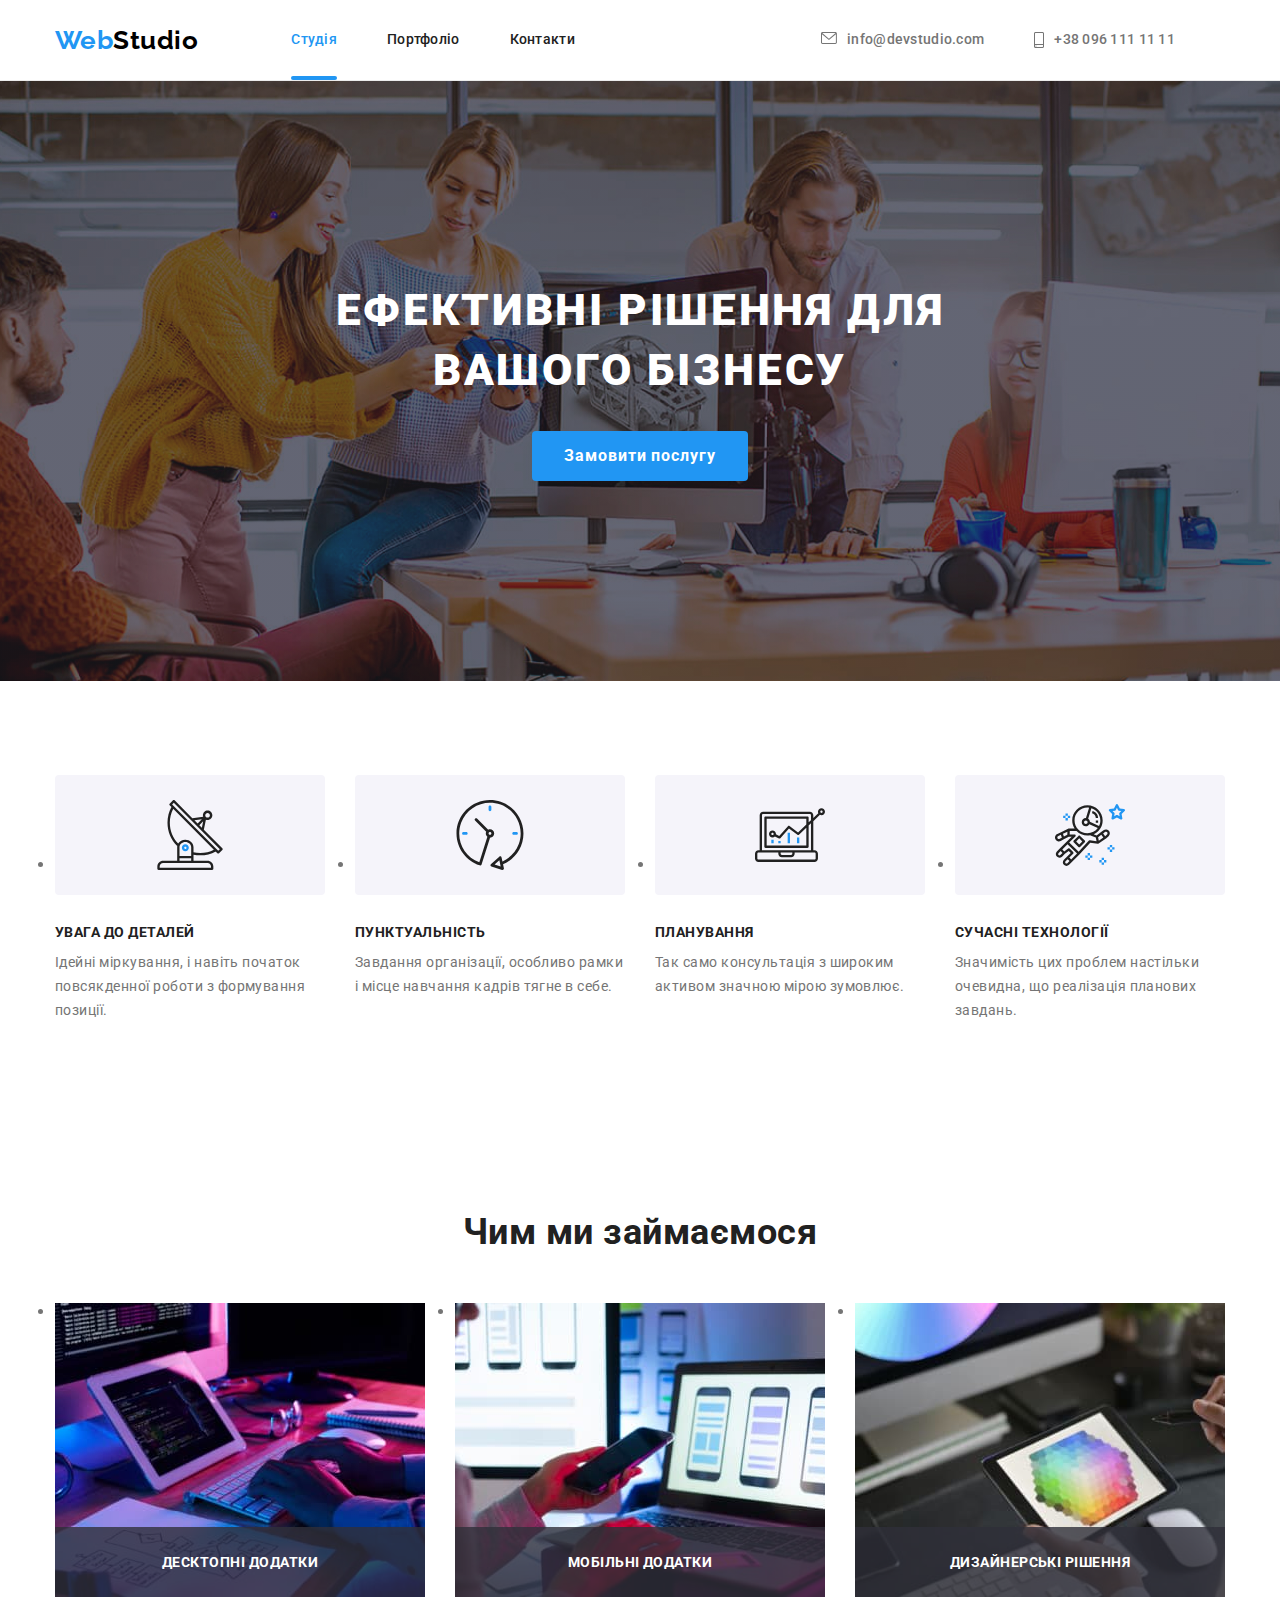
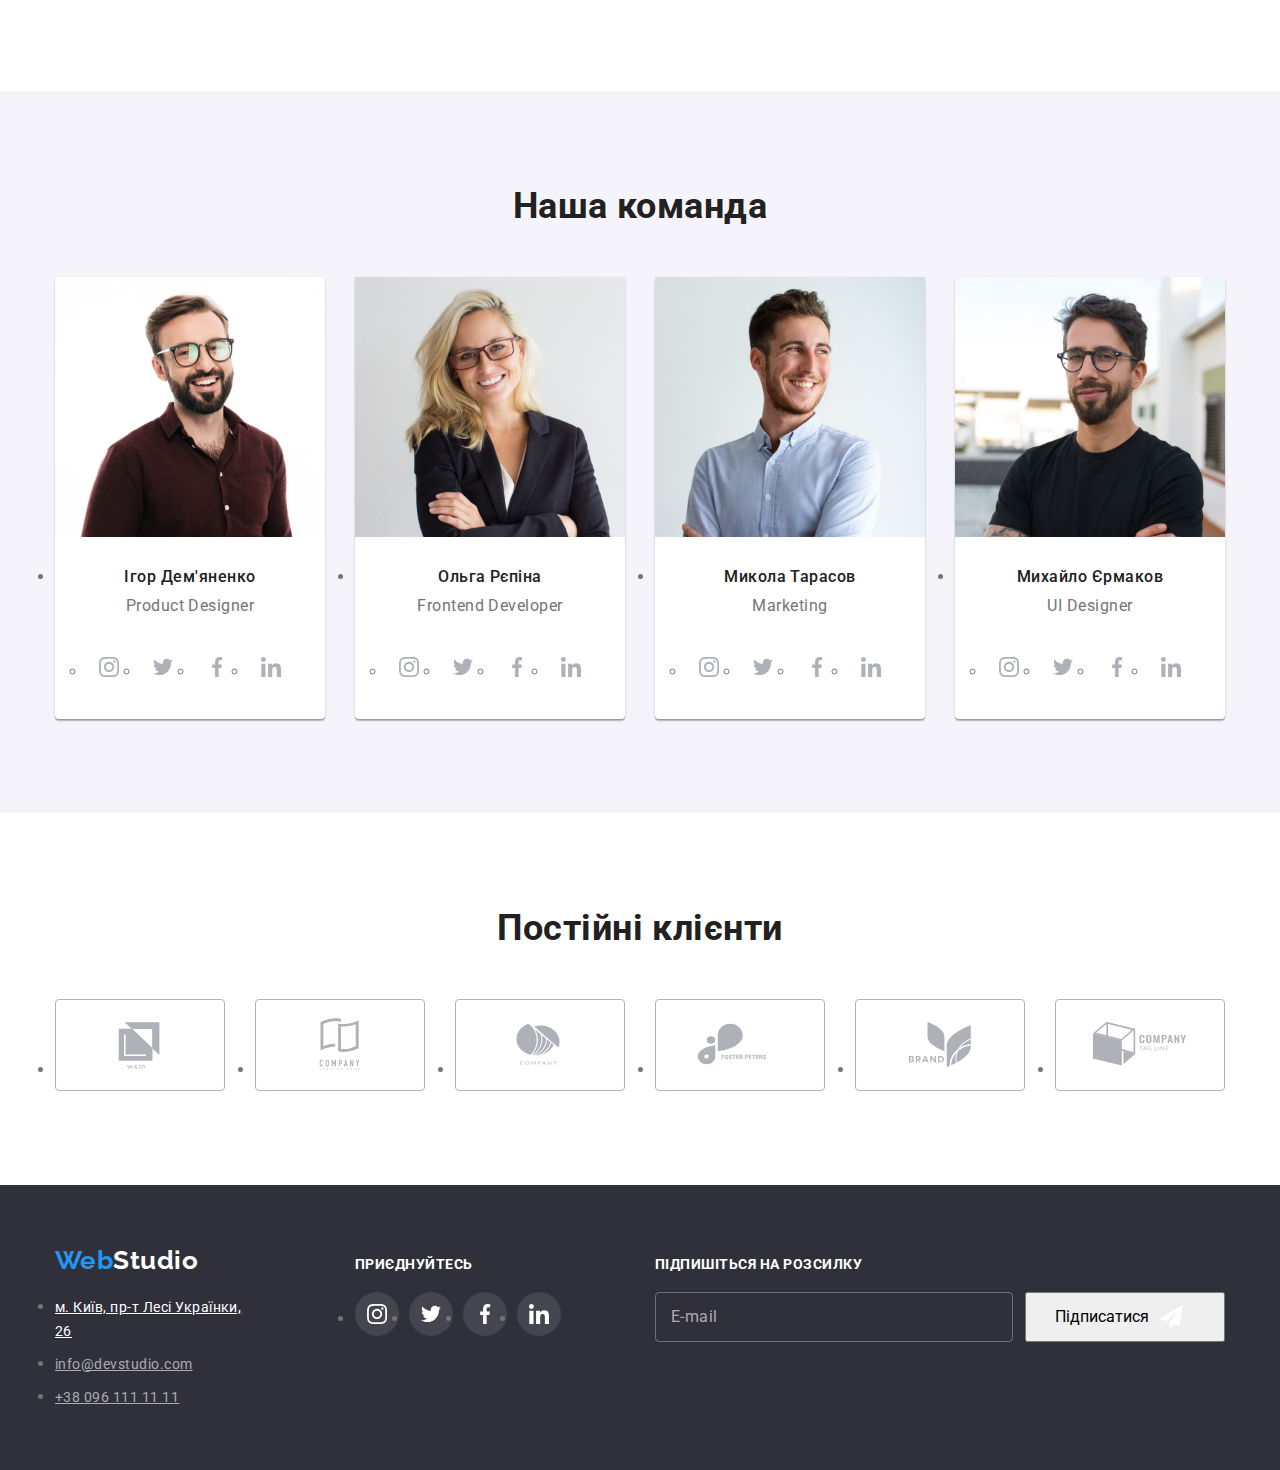
==== commit ea3cdab8: "Додає БЕМ і SCSS для hero" ====
--- a/index.html
+++ b/index.html
@@ -39,12 +39,12 @@
         </header>
 
         <main>
-            <section class="dark hero hero-content">
-                <div class="container">
-                        <h1 class="hero-title">
+            <section class="hero">
+                <div class="hero__box">
+                        <h1 class="hero__title">
                             Ефективні рішення для </br>вашого бізнесу
                         </h1>
-                        <button type="button" class="btn hero-btn" data-modal-open>Замовити послугу</button>
+                        <button type="button" class="btn hero__btn" data-modal-open>Замовити послугу</button>
                 </div>
             </section>
 
--- a/css/main.min.css
+++ b/css/main.min.css
@@ -1 +1 @@
-:root{--main-font-color: #757575;--secondary-font-color: #212121;--accent-font-color: #2196F3;--secondary-accent-color: #000000;--alternative-accent-color: #FFFFFF;--opacity-color: rgba(255, 255, 255, 0.6);--main-font: "Roboto", sans-serif;--accent-font: "Raleway", sans-serif;--main-background-color: #FFFFFF;--secondary-background-color: #F5F4FA;--dark-background-color: #2f303a;--main-btn-hover: #188CE8;--border-color: #ECECEC;--icon-color: #AFB1B8;--time-duration: 250ms;--time-function: cubic-bezier(0.4, 0, 0.2, 1)}.header-contacts__link,.navigation__link,.logo{text-decoration:none}.header-contacts,.navigation__list{list-style:none}.header__box{width:1200px;padding-right:15px;padding-left:15px;margin-left:auto;margin-right:auto}.logo{font-family:var(--accent-font);color:var(--secondary-accent-color);font-weight:700;font-size:26px;line-height:1.19}.logo--accent{color:var(--accent-font-color)}.logo--white{color:var(--alternative-accent-color)}.navigation{display:-webkit-box;display:-ms-flexbox;display:flex;-webkit-box-align:center;-ms-flex-align:center;align-items:center}.navigation__list{display:-webkit-box;display:-ms-flexbox;display:flex;margin-left:93px}.navigation__link{display:-webkit-box;display:-ms-flexbox;display:flex;padding-top:32px;padding-bottom:32px;color:var(--secondary-font-color);font-weight:500;font-size:14px;line-height:1.14;letter-spacing:.02em;fill:currentColor;-webkit-transition:color var(--time-duration) var(--time-function);transition:color var(--time-duration) var(--time-function)}.navigation__link:hover,.navigation__link:focus{color:var(--accent-font-color)}.navigation__link--active{position:relative;color:var(--accent-font-color)}.navigation__link--active::after{content:"";position:absolute;bottom:0;left:0;width:100%;height:4px;border-radius:2px;background-color:var(--accent-font-color)}.navigation__item:not(:last-child){margin-right:50px}.header-contacts{display:-webkit-box;display:-ms-flexbox;display:flex}.header-contacts__link{display:-webkit-box;display:-ms-flexbox;display:flex;padding-top:32px;padding-bottom:32px;color:var(--main-font-color);font-weight:500;font-size:14px;line-height:1.14;letter-spacing:.02em;fill:currentColor;-webkit-transition:color var(--time-duration) var(--time-function);transition:color var(--time-duration) var(--time-function)}.header-contacts__link:hover,.header-contacts__link:focus{color:var(--accent-font-color)}.header-contacts__icon{margin-right:10px}.header-contacts__item{margin-right:50px}.header{border-bottom-color:var(--border-color);border-bottom-width:1px;border-bottom-style:solid}.header__box{display:-webkit-box;display:-ms-flexbox;display:flex;-webkit-box-pack:justify;-ms-flex-pack:justify;justify-content:space-between;-webkit-box-align:center;-ms-flex-align:center;align-items:center}body{font-family:var(--main-font);color:var(--main-font-color);letter-spacing:.03em}h1,h2,h3,h4,h5,h6,p{margin-top:0;margin-bottom:0}ul,ol{margin-top:0;margin-bottom:0;padding-left:0}img{display:block}button{cursor:pointer}.container{width:1200px;padding-right:15px;padding-left:15px;margin-left:auto;margin-right:auto}.header{border-bottom-color:var(--border-color);border-bottom-width:1px;border-bottom-style:solid}.header-box{display:-webkit-box;display:-ms-flexbox;display:flex;-webkit-box-align:center;-ms-flex-align:center;align-items:center;-webkit-box-pack:justify;-ms-flex-pack:justify;justify-content:space-between}.dark{background-color:var(--dark-background-color)}.hero{text-align:center;background-color:#c4c4c4;background-image:-webkit-gradient(linear, left top, left bottom, from(rgba(47, 48, 58, 0.4)), to(rgba(47, 48, 58, 0.4))),url(../images/hero.jpg);background-image:linear-gradient(rgba(47, 48, 58, 0.4), rgba(47, 48, 58, 0.4)),url(../images/hero.jpg);background-position:center;background-size:1600px 600px;background-repeat:no-repeat}.hero-title{margin-bottom:30px;color:var(--alternative-accent-color);font-weight:900;font-size:44px;line-height:1.36;letter-spacing:.06em;text-transform:uppercase}.hero-content{padding-top:200px;padding-bottom:200px}.btn{font-family:var(--main-font);font-size:16px}.hero-btn{padding-top:10px;padding-bottom:10px;padding-left:32px;padding-right:32px;background-color:var(--accent-font-color);color:var(--alternative-accent-color);font-weight:700;line-height:1.88;letter-spacing:.06em;border:none;border-radius:4px;-webkit-transition:background-color var(--time-duration) var(--time-function);transition:background-color var(--time-duration) var(--time-function)}.hero-btn:hover,.hero-btn:focus{background-color:var(--main-btn-hover)}.visually-hidden{position:absolute;white-space:nowrap;width:1px;height:1px;overflow:hidden;border:0;padding:0;clip:rect(0 0 0 0);-webkit-clip-path:inset(50%);clip-path:inset(50%);margin:-1px}.title{color:var(--secondary-font-color);font-size:36px;line-height:1.17}.advantage-icon-bg{display:-webkit-box;display:-ms-flexbox;display:flex;-webkit-box-align:center;-ms-flex-align:center;align-items:center;-webkit-box-pack:center;-ms-flex-pack:center;justify-content:center;width:270px;height:120px;background-color:var(--secondary-background-color);color:var(--secondary-font-color);margin-bottom:30px;border-radius:4px}.advantage-icon{width:70px;height:70px;fill:currentColor}.advantage-list{display:-webkit-box;display:-ms-flexbox;display:flex}.section{padding-top:94px;padding-bottom:94px}.advantage{margin-bottom:10px;font-size:14px;line-height:1.14;text-transform:uppercase}.advantage-desc{font-size:14px;line-height:1.71;font-style:normal}.advantage-item{width:270}.advantage-item:not(:last-child){margin-right:30px}.social-links{display:-webkit-box;display:-ms-flexbox;display:flex;gap:10px;padding-left:32px;padding-right:32px;padding-bottom:30px}.do{text-align:center}.do-title{margin-bottom:50px}.do-list{display:-webkit-box;display:-ms-flexbox;display:flex;gap:30px}.do-list-thumb{position:relative}.do-list-title{position:absolute;bottom:0;height:70px;width:100%;padding-top:27px;padding-bottom:27px;text-align:center;text-transform:uppercase;font-weight:700;font-size:14px;line-height:1.17;color:var(--alternative-accent-color);background-color:rgba(47,48,58,.8)}.team{background-color:var(--secondary-background-color);text-align:center}.team-title{margin-bottom:50px}.item-title{margin-bottom:10px;font-weight:500;font-size:16px;line-height:1.19}.team-desc{font-size:16px;line-height:1.19}.team-list{display:-webkit-box;display:-ms-flexbox;display:flex;gap:30px}.team-list-item{width:44px;height:44px}.team-item{background-color:var(--main-background-color);-webkit-box-shadow:0px 1px 3px rgba(0,0,0,.12),0px 1px 1px rgba(0,0,0,.14),0px 2px 1px rgba(0,0,0,.2);box-shadow:0px 1px 3px rgba(0,0,0,.12),0px 1px 1px rgba(0,0,0,.14),0px 2px 1px rgba(0,0,0,.2);border-radius:4px}.team-icon{width:20px;height:20px}.team-icon-link{display:-webkit-box;display:-ms-flexbox;display:flex;-webkit-box-pack:center;-ms-flex-pack:center;justify-content:center;-webkit-box-align:center;-ms-flex-align:center;align-items:center;width:100%;height:100%;border-radius:50%;fill:var(--icon-color);background-color:var(--alternative-accent-color);-webkit-transition:background-color var(--time-duration) var(--time-function),fill var(--time-duration) var(--time-function);transition:background-color var(--time-duration) var(--time-function),fill var(--time-duration) var(--time-function)}.team-icon-link:hover,.team-icon-link:focus{background-color:var(--accent-font-color);fill:var(--alternative-accent-color)}.item-text{padding:30px}.clients{text-align:center}.clients-title{margin-bottom:50px}.clients-list{display:-webkit-box;display:-ms-flexbox;display:flex;gap:30px}.clients-list-item{width:170px;height:92px}.clients-link{display:-webkit-box;display:-ms-flexbox;display:flex;-webkit-box-pack:center;-ms-flex-pack:center;justify-content:center;-webkit-box-align:center;-ms-flex-align:center;align-items:center;width:100%;height:100%;border-color:var(--icon-color);border-width:1px;border-style:solid;border-radius:4px;fill:var(--icon-color);-webkit-transition:border-color var(--time-duration) var(--time-function),fill var(--time-duration) var(--time-function);transition:border-color var(--time-duration) var(--time-function),fill var(--time-duration) var(--time-function)}.clients-icon{width:106px;height:60px}.clients-link:hover,.clients-link:focus{fill:var(--accent-font-color);border-color:var(--accent-font-color)}.contact{color:var(--opacity-color);-webkit-transition:color var(--time-duration) var(--time-function);transition:color var(--time-duration) var(--time-function)}.contact:hover,.contact:focus{color:var(--accent-font-color)}.info-desc{font-size:14px;line-height:1.71;font-style:normal}.info-desc.logo-alt{color:var(--alternative-accent-color);-webkit-transition:color var(--time-duration) var(--time-function);transition:color var(--time-duration) var(--time-function)}.info-desc.logo-alt:hover,.info-desc.logo-alt:hover{color:var(--accent-font-color)}.footer{padding-top:60px;padding-bottom:60px}.footer-container{display:-webkit-box;display:-ms-flexbox;display:flex;-webkit-box-align:baseline;-ms-flex-align:baseline;align-items:baseline;gap:94px}address{margin-top:20px}address li:not(:last-child){margin-bottom:9px}.footer-list{display:-webkit-box;display:-ms-flexbox;display:flex;gap:10px}.footer-icon-title{margin-bottom:20px;color:var(--alternative-accent-color);text-transform:uppercase;font-weight:700;font-size:14px;line-height:1.17}.footer-list-item{width:44px;height:44px}.footer-icon-link{display:-webkit-box;display:-ms-flexbox;display:flex;-webkit-box-pack:center;-ms-flex-pack:center;justify-content:center;-webkit-box-align:center;-ms-flex-align:center;align-items:center;width:100%;height:100%;border-radius:50%;background-color:rgba(255,255,255,.1);color:var(--main-background-color);-webkit-transition:background-color var(--time-duration) var(--time-function);transition:background-color var(--time-duration) var(--time-function)}.footer-icon{width:20px;height:20px;fill:currentColor}.footer-icon-link:hover,.footer-icon-link:focus{background-color:var(--accent-font-color)}.footer-form-container{display:-webkit-box;display:-ms-flexbox;display:flex;position:relative}.footer-form-field{position:absolute;top:50%;left:16px;-webkit-transform:translateY(-50%);transform:translateY(-50%);color:var(--opacity-color)}.footer-form-mail{width:358px;height:50px;padding-left:16px;border:1px solid rgba(255,255,255,.3);border-radius:4px;background-color:rgba(0,0,0,0);color:var(--opacity-color)}.footer-form-mail:focus+.footer-form-field{display:none}.footer-form-mail:focus{outline:none}.footer-form-btn{display:-webkit-box;display:-ms-flexbox;display:flex;-webkit-box-align:center;-ms-flex-align:center;align-items:center;gap:10px;padding-left:28px;padding-right:28px;margin-left:12px;height:50px;min-width:200px}.backdrop{position:fixed;top:0;left:0;width:100%;height:100%;z-index:99;background-color:rgba(0,0,0,.2);opacity:1;-webkit-transition:opacity var(--time-duration) var(--time-function),visibility var(--time-duration) var(--time-function);transition:opacity var(--time-duration) var(--time-function),visibility var(--time-duration) var(--time-function)}.backdrop.is-hidden{visibility:hidden;opacity:0;pointer-events:none}.backdrop.is-hidden .modal{-webkit-transform:translate(-50%, -50%) scale(0.5);transform:translate(-50%, -50%) scale(0.5)}.modal{position:absolute;top:50%;left:50%;-webkit-transform:translate(-50%, -50%) scale(1);transform:translate(-50%, -50%) scale(1);width:528px;height:581px;padding:40px;border-radius:4px;background-color:var(--main-background-color);-webkit-box-shadow:0px 1px 3px rgba(0,0,0,.12),0px 1px 1px rgba(0,0,0,.14),0px 2px 1px rgba(0,0,0,.2);box-shadow:0px 1px 3px rgba(0,0,0,.12),0px 1px 1px rgba(0,0,0,.14),0px 2px 1px rgba(0,0,0,.2);-webkit-transition:-webkit-transform var(--time-duration) var(--time-function);transition:-webkit-transform var(--time-duration) var(--time-function);transition:transform var(--time-duration) var(--time-function);transition:transform var(--time-duration) var(--time-function), -webkit-transform var(--time-duration) var(--time-function)}.modal-close-btn{position:absolute;display:-webkit-box;display:-ms-flexbox;display:flex;-webkit-box-pack:center;-ms-flex-pack:center;justify-content:center;-webkit-box-align:center;-ms-flex-align:center;align-items:center;top:8px;right:8px;width:30px;height:30px;padding:0;background-color:rgba(0,0,0,0);border:1px solid rgba(0,0,0,.1);border-radius:50%;-webkit-transition:fill var(--time-duration) var(--time-function);transition:fill var(--time-duration) var(--time-function)}.modal-close-btn:hover,.modal-close-btn:focus{fill:var(--accent-font-color)}.form-title{margin-bottom:12px;color:var(--secondary-font-color);font-weight:700;font-size:20px;line-height:1.15;text-align:center}.modal-form{font-size:12px;line-height:1.17;letter-spacing:.01em}.input-container{position:relative;margin-top:4px}.field{display:block;position:relative;margin-bottom:10px}.field:focus-within .field-input,.field:focus-within .form-comment{outline:none;border:1px solid var(--accent-font-color)}.field:focus-within .form-icon{fill:var(--accent-font-color)}.field:nth-child(5){margin-bottom:20px}.field-input{width:100%;height:40px;padding-left:42px;border:1px solid rgba(33,33,33,.2);border-radius:4px;-webkit-transition:border var(--time-duration) var(--time-function),outline var(--time-duration) var(--time-function);transition:border var(--time-duration) var(--time-function),outline var(--time-duration) var(--time-function)}.form-icon{position:absolute;left:15px;top:50%;-webkit-transform:translateY(-50%);transform:translateY(-50%);width:18px;height:18px;-webkit-transition:fill var(--time-duration) var(--time-function);transition:fill var(--time-duration) var(--time-function)}.form-comment{display:block;height:120px;width:100%;margin-top:4px;border:1px solid rgba(33,33,33,.2);border-radius:4px;padding-top:12px;padding-bottom:12px;padding-left:16px;padding-right:16px;resize:none;-webkit-transition:border var(--time-duration) var(--time-function),outline var(--time-duration) var(--time-function);transition:border var(--time-duration) var(--time-function),outline var(--time-duration) var(--time-function)}.form-comment::-webkit-input-placeholder{font-size:12px;line-height:1.17;letter-spacing:.01em;color:rgba(117,117,117,.5)}.form-comment::-moz-placeholder{font-size:12px;line-height:1.17;letter-spacing:.01em;color:rgba(117,117,117,.5)}.form-comment:-ms-input-placeholder{font-size:12px;line-height:1.17;letter-spacing:.01em;color:rgba(117,117,117,.5)}.form-comment::-ms-input-placeholder{font-size:12px;line-height:1.17;letter-spacing:.01em;color:rgba(117,117,117,.5)}.form-comment::placeholder{font-size:12px;line-height:1.17;letter-spacing:.01em;color:rgba(117,117,117,.5)}.custom-checkbox{width:16px;height:15px}.field-license{display:-webkit-box;display:-ms-flexbox;display:flex;-webkit-box-align:center;-ms-flex-align:center;align-items:center;margin-bottom:30px;padding-left:12px}.link-license{color:var(--accent-font-color)}.checkbox-icon{width:16px;height:15px;margin-right:10px;font-size:14px;line-height:1.71;letter-spacing:.03em;border:1px solid var(--secondary-font-color);border-radius:2px}.checkbox-icon-use{display:none}.checkbox-input:checked+.checkbox-icon .checkbox-icon-use{display:block}.checkbox-input:checked+.checkbox-icon{border:none}.btn-container{text-align:center}.form-btn{padding-left:52px;padding-right:52px;margin-left:auto;margin-right:auto;min-width:200px;-webkit-box-shadow:0px 4px 4px rgba(0,0,0,.15);box-shadow:0px 4px 4px rgba(0,0,0,.15)}.portfolio{padding-top:94px;padding-bottom:94px}.list-btn{display:-webkit-box;display:-ms-flexbox;display:flex;-webkit-box-pack:center;-ms-flex-pack:center;justify-content:center;gap:8px;margin-bottom:34px}.portfolio-btn{padding-top:6px;padding-bottom:6px;padding-left:22px;padding-right:22px;font-weight:500;color:var(--secondary-font-color);background-color:var(--secondary-background-color);line-height:1.62;letter-spacing:.03em;border:none;border-radius:4px;-webkit-transition:color var(--time-duration) var(--time-function),background-color var(--time-duration) var(--time-function),-webkit-box-shadow var(--time-duration) var(--time-function);transition:color var(--time-duration) var(--time-function),background-color var(--time-duration) var(--time-function),-webkit-box-shadow var(--time-duration) var(--time-function);transition:color var(--time-duration) var(--time-function),background-color var(--time-duration) var(--time-function),box-shadow var(--time-duration) var(--time-function);transition:color var(--time-duration) var(--time-function),background-color var(--time-duration) var(--time-function),box-shadow var(--time-duration) var(--time-function),-webkit-box-shadow var(--time-duration) var(--time-function)}.portfolio-btn:hover,.portfolio-btn:focus{color:var(--alternative-accent-color);background-color:var(--accent-font-color);-webkit-box-shadow:0px 3px 1px rgba(0,0,0,.1),0px 1px 2px rgba(0,0,0,.08),0px 2px 2px rgba(0,0,0,.12);box-shadow:0px 3px 1px rgba(0,0,0,.1),0px 1px 2px rgba(0,0,0,.08),0px 2px 2px rgba(0,0,0,.12)}.portfolio-item-title{margin-bottom:4px;color:var(--secondary-font-color);font-size:18px;line-height:2;letter-spacing:.06em}.portfolio-desc{color:var(--main-font-color);font-size:16px;line-height:1.88}.portfolio-list{display:-webkit-box;display:-ms-flexbox;display:flex;-ms-flex-wrap:wrap;flex-wrap:wrap;gap:30px}.portfolio-link{-webkit-box-shadow:none;box-shadow:none;-webkit-transition:-webkit-box-shadow var(--time-duration) var(--time-function);transition:-webkit-box-shadow var(--time-duration) var(--time-function);transition:box-shadow var(--time-duration) var(--time-function);transition:box-shadow var(--time-duration) var(--time-function), -webkit-box-shadow var(--time-duration) var(--time-function)}.portfolio-link:hover,.portfolio-link:focus{display:block;-webkit-box-shadow:0px 1px 1px rgba(0,0,0,.12),0px 4px 4px rgba(0,0,0,.06),1px 4px 6px rgba(0,0,0,.16);box-shadow:0px 1px 1px rgba(0,0,0,.12),0px 4px 4px rgba(0,0,0,.06),1px 4px 6px rgba(0,0,0,.16)}.item{padding-top:20px;padding-bottom:20px;padding-left:24px;padding-right:24px;border-left:1px solid #eee;border-right:1px solid #eee;border-bottom:1px solid #eee}.portfolio-img-thumb{position:relative;overflow:hidden}.portfolio-img-overlay{position:absolute;top:0;left:0;width:100%;height:100%;padding-left:24px;padding-right:24px;padding-top:63px;background-color:rgba(33,150,243,.9);color:var(--alternative-accent-color);line-height:1.56;overflow:auto;-webkit-transform:translateY(100%);transform:translateY(100%);-webkit-transition:-webkit-transform var(--time-duration) var(--time-function);transition:-webkit-transform var(--time-duration) var(--time-function);transition:transform var(--time-duration) var(--time-function);transition:transform var(--time-duration) var(--time-function), -webkit-transform var(--time-duration) var(--time-function)}.portfolio-link:hover .portfolio-img-overlay,.portfolio-link:focus .portfolio-img-overlay{-webkit-transform:translateY(0%);transform:translateY(0%)}/*# sourceMappingURL=main.min.css.map */+:root{--main-font-color: #757575;--secondary-font-color: #212121;--accent-font-color: #2196F3;--secondary-accent-color: #000000;--alternative-accent-color: #FFFFFF;--opacity-color: rgba(255, 255, 255, 0.6);--main-font: "Roboto", sans-serif;--accent-font: "Raleway", sans-serif;--main-background-color: #FFFFFF;--secondary-background-color: #F5F4FA;--dark-background-color: #2f303a;--main-btn-hover: #188CE8;--border-color: #ECECEC;--icon-color: #AFB1B8;--time-duration: 250ms;--time-function: cubic-bezier(0.4, 0, 0.2, 1)}.header-contacts__link,.navigation__link,.logo{text-decoration:none}.header-contacts,.navigation__list{list-style:none}.hero__box,.header__box{width:1200px;padding-right:15px;padding-left:15px;margin-left:auto;margin-right:auto}.btn{cursor:pointer}.logo{font-family:var(--accent-font);color:var(--secondary-accent-color);font-weight:700;font-size:26px;line-height:1.19}.logo--accent{color:var(--accent-font-color)}.logo--white{color:var(--alternative-accent-color)}.navigation{display:-webkit-box;display:-ms-flexbox;display:flex;-webkit-box-align:center;-ms-flex-align:center;align-items:center}.navigation__list{display:-webkit-box;display:-ms-flexbox;display:flex;margin-left:93px}.navigation__link{display:-webkit-box;display:-ms-flexbox;display:flex;padding-top:32px;padding-bottom:32px;color:var(--secondary-font-color);font-weight:500;font-size:14px;line-height:1.14;letter-spacing:.02em;fill:currentColor;-webkit-transition:color var(--time-duration) var(--time-function);transition:color var(--time-duration) var(--time-function)}.navigation__link:hover,.navigation__link:focus{color:var(--accent-font-color)}.navigation__link--active{position:relative;color:var(--accent-font-color)}.navigation__link--active::after{content:"";position:absolute;bottom:0;left:0;width:100%;height:4px;border-radius:2px;background-color:var(--accent-font-color)}.navigation__item:not(:last-child){margin-right:50px}.header-contacts{display:-webkit-box;display:-ms-flexbox;display:flex}.header-contacts__link{display:-webkit-box;display:-ms-flexbox;display:flex;padding-top:32px;padding-bottom:32px;color:var(--main-font-color);font-weight:500;font-size:14px;line-height:1.14;letter-spacing:.02em;fill:currentColor;-webkit-transition:color var(--time-duration) var(--time-function);transition:color var(--time-duration) var(--time-function)}.header-contacts__link:hover,.header-contacts__link:focus{color:var(--accent-font-color)}.header-contacts__icon{margin-right:10px}.header-contacts__item{margin-right:50px}.header{border-bottom-color:var(--border-color);border-bottom-width:1px;border-bottom-style:solid}.header__box{display:-webkit-box;display:-ms-flexbox;display:flex;-webkit-box-pack:justify;-ms-flex-pack:justify;justify-content:space-between;-webkit-box-align:center;-ms-flex-align:center;align-items:center}.hero{padding-top:200px;padding-bottom:200px;text-align:center;background-color:#c4c4c4;background-image:-webkit-gradient(linear, left top, left bottom, from(rgba(47, 48, 58, 0.4)), to(rgba(47, 48, 58, 0.4))),url(../images/hero.jpg);background-image:linear-gradient(rgba(47, 48, 58, 0.4), rgba(47, 48, 58, 0.4)),url(../images/hero.jpg);background-position:center;background-size:1600px 600px;background-repeat:no-repeat}.hero__title{margin-bottom:30px;color:var(--alternative-accent-color);font-weight:900;font-size:44px;line-height:1.36;letter-spacing:.06em;text-transform:uppercase}.btn{font-family:var(--main-font);font-size:16px}.hero__btn{padding-top:10px;padding-bottom:10px;padding-left:32px;padding-right:32px;background-color:var(--accent-font-color);color:var(--alternative-accent-color);font-weight:700;line-height:1.88;letter-spacing:.06em;border:none;border-radius:4px;-webkit-transition:background-color var(--time-duration) var(--time-function);transition:background-color var(--time-duration) var(--time-function)}.hero__btn:hover,.hero__btn:focus{background-color:var(--main-btn-hover)}body{font-family:var(--main-font);color:var(--main-font-color);letter-spacing:.03em}h1,h2,h3,h4,h5,h6,p{margin-top:0;margin-bottom:0}ul,ol{margin-top:0;margin-bottom:0;padding-left:0}img{display:block}button{cursor:pointer}.container{width:1200px;padding-right:15px;padding-left:15px;margin-left:auto;margin-right:auto}.dark{background-color:var(--dark-background-color)}.visually-hidden{position:absolute;white-space:nowrap;width:1px;height:1px;overflow:hidden;border:0;padding:0;clip:rect(0 0 0 0);-webkit-clip-path:inset(50%);clip-path:inset(50%);margin:-1px}.title{color:var(--secondary-font-color);font-size:36px;line-height:1.17}.advantage-icon-bg{display:-webkit-box;display:-ms-flexbox;display:flex;-webkit-box-align:center;-ms-flex-align:center;align-items:center;-webkit-box-pack:center;-ms-flex-pack:center;justify-content:center;width:270px;height:120px;background-color:var(--secondary-background-color);color:var(--secondary-font-color);margin-bottom:30px;border-radius:4px}.advantage-icon{width:70px;height:70px;fill:currentColor}.advantage-list{display:-webkit-box;display:-ms-flexbox;display:flex}.section{padding-top:94px;padding-bottom:94px}.advantage{margin-bottom:10px;font-size:14px;line-height:1.14;text-transform:uppercase}.advantage-desc{font-size:14px;line-height:1.71;font-style:normal}.advantage-item{width:270}.advantage-item:not(:last-child){margin-right:30px}.social-links{display:-webkit-box;display:-ms-flexbox;display:flex;gap:10px;padding-left:32px;padding-right:32px;padding-bottom:30px}.do{text-align:center}.do-title{margin-bottom:50px}.do-list{display:-webkit-box;display:-ms-flexbox;display:flex;gap:30px}.do-list-thumb{position:relative}.do-list-title{position:absolute;bottom:0;height:70px;width:100%;padding-top:27px;padding-bottom:27px;text-align:center;text-transform:uppercase;font-weight:700;font-size:14px;line-height:1.17;color:var(--alternative-accent-color);background-color:rgba(47,48,58,.8)}.team{background-color:var(--secondary-background-color);text-align:center}.team-title{margin-bottom:50px}.item-title{margin-bottom:10px;font-weight:500;font-size:16px;line-height:1.19}.team-desc{font-size:16px;line-height:1.19}.team-list{display:-webkit-box;display:-ms-flexbox;display:flex;gap:30px}.team-list-item{width:44px;height:44px}.team-item{background-color:var(--main-background-color);-webkit-box-shadow:0px 1px 3px rgba(0,0,0,.12),0px 1px 1px rgba(0,0,0,.14),0px 2px 1px rgba(0,0,0,.2);box-shadow:0px 1px 3px rgba(0,0,0,.12),0px 1px 1px rgba(0,0,0,.14),0px 2px 1px rgba(0,0,0,.2);border-radius:4px}.team-icon{width:20px;height:20px}.team-icon-link{display:-webkit-box;display:-ms-flexbox;display:flex;-webkit-box-pack:center;-ms-flex-pack:center;justify-content:center;-webkit-box-align:center;-ms-flex-align:center;align-items:center;width:100%;height:100%;border-radius:50%;fill:var(--icon-color);background-color:var(--alternative-accent-color);-webkit-transition:background-color var(--time-duration) var(--time-function),fill var(--time-duration) var(--time-function);transition:background-color var(--time-duration) var(--time-function),fill var(--time-duration) var(--time-function)}.team-icon-link:hover,.team-icon-link:focus{background-color:var(--accent-font-color);fill:var(--alternative-accent-color)}.item-text{padding:30px}.clients{text-align:center}.clients-title{margin-bottom:50px}.clients-list{display:-webkit-box;display:-ms-flexbox;display:flex;gap:30px}.clients-list-item{width:170px;height:92px}.clients-link{display:-webkit-box;display:-ms-flexbox;display:flex;-webkit-box-pack:center;-ms-flex-pack:center;justify-content:center;-webkit-box-align:center;-ms-flex-align:center;align-items:center;width:100%;height:100%;border-color:var(--icon-color);border-width:1px;border-style:solid;border-radius:4px;fill:var(--icon-color);-webkit-transition:border-color var(--time-duration) var(--time-function),fill var(--time-duration) var(--time-function);transition:border-color var(--time-duration) var(--time-function),fill var(--time-duration) var(--time-function)}.clients-icon{width:106px;height:60px}.clients-link:hover,.clients-link:focus{fill:var(--accent-font-color);border-color:var(--accent-font-color)}.contact{color:var(--opacity-color);-webkit-transition:color var(--time-duration) var(--time-function);transition:color var(--time-duration) var(--time-function)}.contact:hover,.contact:focus{color:var(--accent-font-color)}.info-desc{font-size:14px;line-height:1.71;font-style:normal}.info-desc.logo-alt{color:var(--alternative-accent-color);-webkit-transition:color var(--time-duration) var(--time-function);transition:color var(--time-duration) var(--time-function)}.info-desc.logo-alt:hover,.info-desc.logo-alt:hover{color:var(--accent-font-color)}.footer{padding-top:60px;padding-bottom:60px}.footer-container{display:-webkit-box;display:-ms-flexbox;display:flex;-webkit-box-align:baseline;-ms-flex-align:baseline;align-items:baseline;gap:94px}address{margin-top:20px}address li:not(:last-child){margin-bottom:9px}.footer-list{display:-webkit-box;display:-ms-flexbox;display:flex;gap:10px}.footer-icon-title{margin-bottom:20px;color:var(--alternative-accent-color);text-transform:uppercase;font-weight:700;font-size:14px;line-height:1.17}.footer-list-item{width:44px;height:44px}.footer-icon-link{display:-webkit-box;display:-ms-flexbox;display:flex;-webkit-box-pack:center;-ms-flex-pack:center;justify-content:center;-webkit-box-align:center;-ms-flex-align:center;align-items:center;width:100%;height:100%;border-radius:50%;background-color:rgba(255,255,255,.1);color:var(--main-background-color);-webkit-transition:background-color var(--time-duration) var(--time-function);transition:background-color var(--time-duration) var(--time-function)}.footer-icon{width:20px;height:20px;fill:currentColor}.footer-icon-link:hover,.footer-icon-link:focus{background-color:var(--accent-font-color)}.footer-form-container{display:-webkit-box;display:-ms-flexbox;display:flex;position:relative}.footer-form-field{position:absolute;top:50%;left:16px;-webkit-transform:translateY(-50%);transform:translateY(-50%);color:var(--opacity-color)}.footer-form-mail{width:358px;height:50px;padding-left:16px;border:1px solid rgba(255,255,255,.3);border-radius:4px;background-color:rgba(0,0,0,0);color:var(--opacity-color)}.footer-form-mail:focus+.footer-form-field{display:none}.footer-form-mail:focus{outline:none}.footer-form-btn{display:-webkit-box;display:-ms-flexbox;display:flex;-webkit-box-align:center;-ms-flex-align:center;align-items:center;gap:10px;padding-left:28px;padding-right:28px;margin-left:12px;height:50px;min-width:200px}.backdrop{position:fixed;top:0;left:0;width:100%;height:100%;z-index:99;background-color:rgba(0,0,0,.2);opacity:1;-webkit-transition:opacity var(--time-duration) var(--time-function),visibility var(--time-duration) var(--time-function);transition:opacity var(--time-duration) var(--time-function),visibility var(--time-duration) var(--time-function)}.backdrop.is-hidden{visibility:hidden;opacity:0;pointer-events:none}.backdrop.is-hidden .modal{-webkit-transform:translate(-50%, -50%) scale(0.5);transform:translate(-50%, -50%) scale(0.5)}.modal{position:absolute;top:50%;left:50%;-webkit-transform:translate(-50%, -50%) scale(1);transform:translate(-50%, -50%) scale(1);width:528px;height:581px;padding:40px;border-radius:4px;background-color:var(--main-background-color);-webkit-box-shadow:0px 1px 3px rgba(0,0,0,.12),0px 1px 1px rgba(0,0,0,.14),0px 2px 1px rgba(0,0,0,.2);box-shadow:0px 1px 3px rgba(0,0,0,.12),0px 1px 1px rgba(0,0,0,.14),0px 2px 1px rgba(0,0,0,.2);-webkit-transition:-webkit-transform var(--time-duration) var(--time-function);transition:-webkit-transform var(--time-duration) var(--time-function);transition:transform var(--time-duration) var(--time-function);transition:transform var(--time-duration) var(--time-function), -webkit-transform var(--time-duration) var(--time-function)}.modal-close-btn{position:absolute;display:-webkit-box;display:-ms-flexbox;display:flex;-webkit-box-pack:center;-ms-flex-pack:center;justify-content:center;-webkit-box-align:center;-ms-flex-align:center;align-items:center;top:8px;right:8px;width:30px;height:30px;padding:0;background-color:rgba(0,0,0,0);border:1px solid rgba(0,0,0,.1);border-radius:50%;-webkit-transition:fill var(--time-duration) var(--time-function);transition:fill var(--time-duration) var(--time-function)}.modal-close-btn:hover,.modal-close-btn:focus{fill:var(--accent-font-color)}.form-title{margin-bottom:12px;color:var(--secondary-font-color);font-weight:700;font-size:20px;line-height:1.15;text-align:center}.modal-form{font-size:12px;line-height:1.17;letter-spacing:.01em}.input-container{position:relative;margin-top:4px}.field{display:block;position:relative;margin-bottom:10px}.field:focus-within .field-input,.field:focus-within .form-comment{outline:none;border:1px solid var(--accent-font-color)}.field:focus-within .form-icon{fill:var(--accent-font-color)}.field:nth-child(5){margin-bottom:20px}.field-input{width:100%;height:40px;padding-left:42px;border:1px solid rgba(33,33,33,.2);border-radius:4px;-webkit-transition:border var(--time-duration) var(--time-function),outline var(--time-duration) var(--time-function);transition:border var(--time-duration) var(--time-function),outline var(--time-duration) var(--time-function)}.form-icon{position:absolute;left:15px;top:50%;-webkit-transform:translateY(-50%);transform:translateY(-50%);width:18px;height:18px;-webkit-transition:fill var(--time-duration) var(--time-function);transition:fill var(--time-duration) var(--time-function)}.form-comment{display:block;height:120px;width:100%;margin-top:4px;border:1px solid rgba(33,33,33,.2);border-radius:4px;padding-top:12px;padding-bottom:12px;padding-left:16px;padding-right:16px;resize:none;-webkit-transition:border var(--time-duration) var(--time-function),outline var(--time-duration) var(--time-function);transition:border var(--time-duration) var(--time-function),outline var(--time-duration) var(--time-function)}.form-comment::-webkit-input-placeholder{font-size:12px;line-height:1.17;letter-spacing:.01em;color:rgba(117,117,117,.5)}.form-comment::-moz-placeholder{font-size:12px;line-height:1.17;letter-spacing:.01em;color:rgba(117,117,117,.5)}.form-comment:-ms-input-placeholder{font-size:12px;line-height:1.17;letter-spacing:.01em;color:rgba(117,117,117,.5)}.form-comment::-ms-input-placeholder{font-size:12px;line-height:1.17;letter-spacing:.01em;color:rgba(117,117,117,.5)}.form-comment::placeholder{font-size:12px;line-height:1.17;letter-spacing:.01em;color:rgba(117,117,117,.5)}.custom-checkbox{width:16px;height:15px}.field-license{display:-webkit-box;display:-ms-flexbox;display:flex;-webkit-box-align:center;-ms-flex-align:center;align-items:center;margin-bottom:30px;padding-left:12px}.link-license{color:var(--accent-font-color)}.checkbox-icon{width:16px;height:15px;margin-right:10px;font-size:14px;line-height:1.71;letter-spacing:.03em;border:1px solid var(--secondary-font-color);border-radius:2px}.checkbox-icon-use{display:none}.checkbox-input:checked+.checkbox-icon .checkbox-icon-use{display:block}.checkbox-input:checked+.checkbox-icon{border:none}.btn-container{text-align:center}.form-btn{padding-left:52px;padding-right:52px;margin-left:auto;margin-right:auto;min-width:200px;-webkit-box-shadow:0px 4px 4px rgba(0,0,0,.15);box-shadow:0px 4px 4px rgba(0,0,0,.15)}.portfolio{padding-top:94px;padding-bottom:94px}.list-btn{display:-webkit-box;display:-ms-flexbox;display:flex;-webkit-box-pack:center;-ms-flex-pack:center;justify-content:center;gap:8px;margin-bottom:34px}.portfolio-btn{padding-top:6px;padding-bottom:6px;padding-left:22px;padding-right:22px;font-weight:500;color:var(--secondary-font-color);background-color:var(--secondary-background-color);line-height:1.62;letter-spacing:.03em;border:none;border-radius:4px;-webkit-transition:color var(--time-duration) var(--time-function),background-color var(--time-duration) var(--time-function),-webkit-box-shadow var(--time-duration) var(--time-function);transition:color var(--time-duration) var(--time-function),background-color var(--time-duration) var(--time-function),-webkit-box-shadow var(--time-duration) var(--time-function);transition:color var(--time-duration) var(--time-function),background-color var(--time-duration) var(--time-function),box-shadow var(--time-duration) var(--time-function);transition:color var(--time-duration) var(--time-function),background-color var(--time-duration) var(--time-function),box-shadow var(--time-duration) var(--time-function),-webkit-box-shadow var(--time-duration) var(--time-function)}.portfolio-btn:hover,.portfolio-btn:focus{color:var(--alternative-accent-color);background-color:var(--accent-font-color);-webkit-box-shadow:0px 3px 1px rgba(0,0,0,.1),0px 1px 2px rgba(0,0,0,.08),0px 2px 2px rgba(0,0,0,.12);box-shadow:0px 3px 1px rgba(0,0,0,.1),0px 1px 2px rgba(0,0,0,.08),0px 2px 2px rgba(0,0,0,.12)}.portfolio-item-title{margin-bottom:4px;color:var(--secondary-font-color);font-size:18px;line-height:2;letter-spacing:.06em}.portfolio-desc{color:var(--main-font-color);font-size:16px;line-height:1.88}.portfolio-list{display:-webkit-box;display:-ms-flexbox;display:flex;-ms-flex-wrap:wrap;flex-wrap:wrap;gap:30px}.portfolio-link{-webkit-box-shadow:none;box-shadow:none;-webkit-transition:-webkit-box-shadow var(--time-duration) var(--time-function);transition:-webkit-box-shadow var(--time-duration) var(--time-function);transition:box-shadow var(--time-duration) var(--time-function);transition:box-shadow var(--time-duration) var(--time-function), -webkit-box-shadow var(--time-duration) var(--time-function)}.portfolio-link:hover,.portfolio-link:focus{display:block;-webkit-box-shadow:0px 1px 1px rgba(0,0,0,.12),0px 4px 4px rgba(0,0,0,.06),1px 4px 6px rgba(0,0,0,.16);box-shadow:0px 1px 1px rgba(0,0,0,.12),0px 4px 4px rgba(0,0,0,.06),1px 4px 6px rgba(0,0,0,.16)}.item{padding-top:20px;padding-bottom:20px;padding-left:24px;padding-right:24px;border-left:1px solid #eee;border-right:1px solid #eee;border-bottom:1px solid #eee}.portfolio-img-thumb{position:relative;overflow:hidden}.portfolio-img-overlay{position:absolute;top:0;left:0;width:100%;height:100%;padding-left:24px;padding-right:24px;padding-top:63px;background-color:rgba(33,150,243,.9);color:var(--alternative-accent-color);line-height:1.56;overflow:auto;-webkit-transform:translateY(100%);transform:translateY(100%);-webkit-transition:-webkit-transform var(--time-duration) var(--time-function);transition:-webkit-transform var(--time-duration) var(--time-function);transition:transform var(--time-duration) var(--time-function);transition:transform var(--time-duration) var(--time-function), -webkit-transform var(--time-duration) var(--time-function)}.portfolio-link:hover .portfolio-img-overlay,.portfolio-link:focus .portfolio-img-overlay{-webkit-transform:translateY(0%);transform:translateY(0%)}/*# sourceMappingURL=main.min.css.map */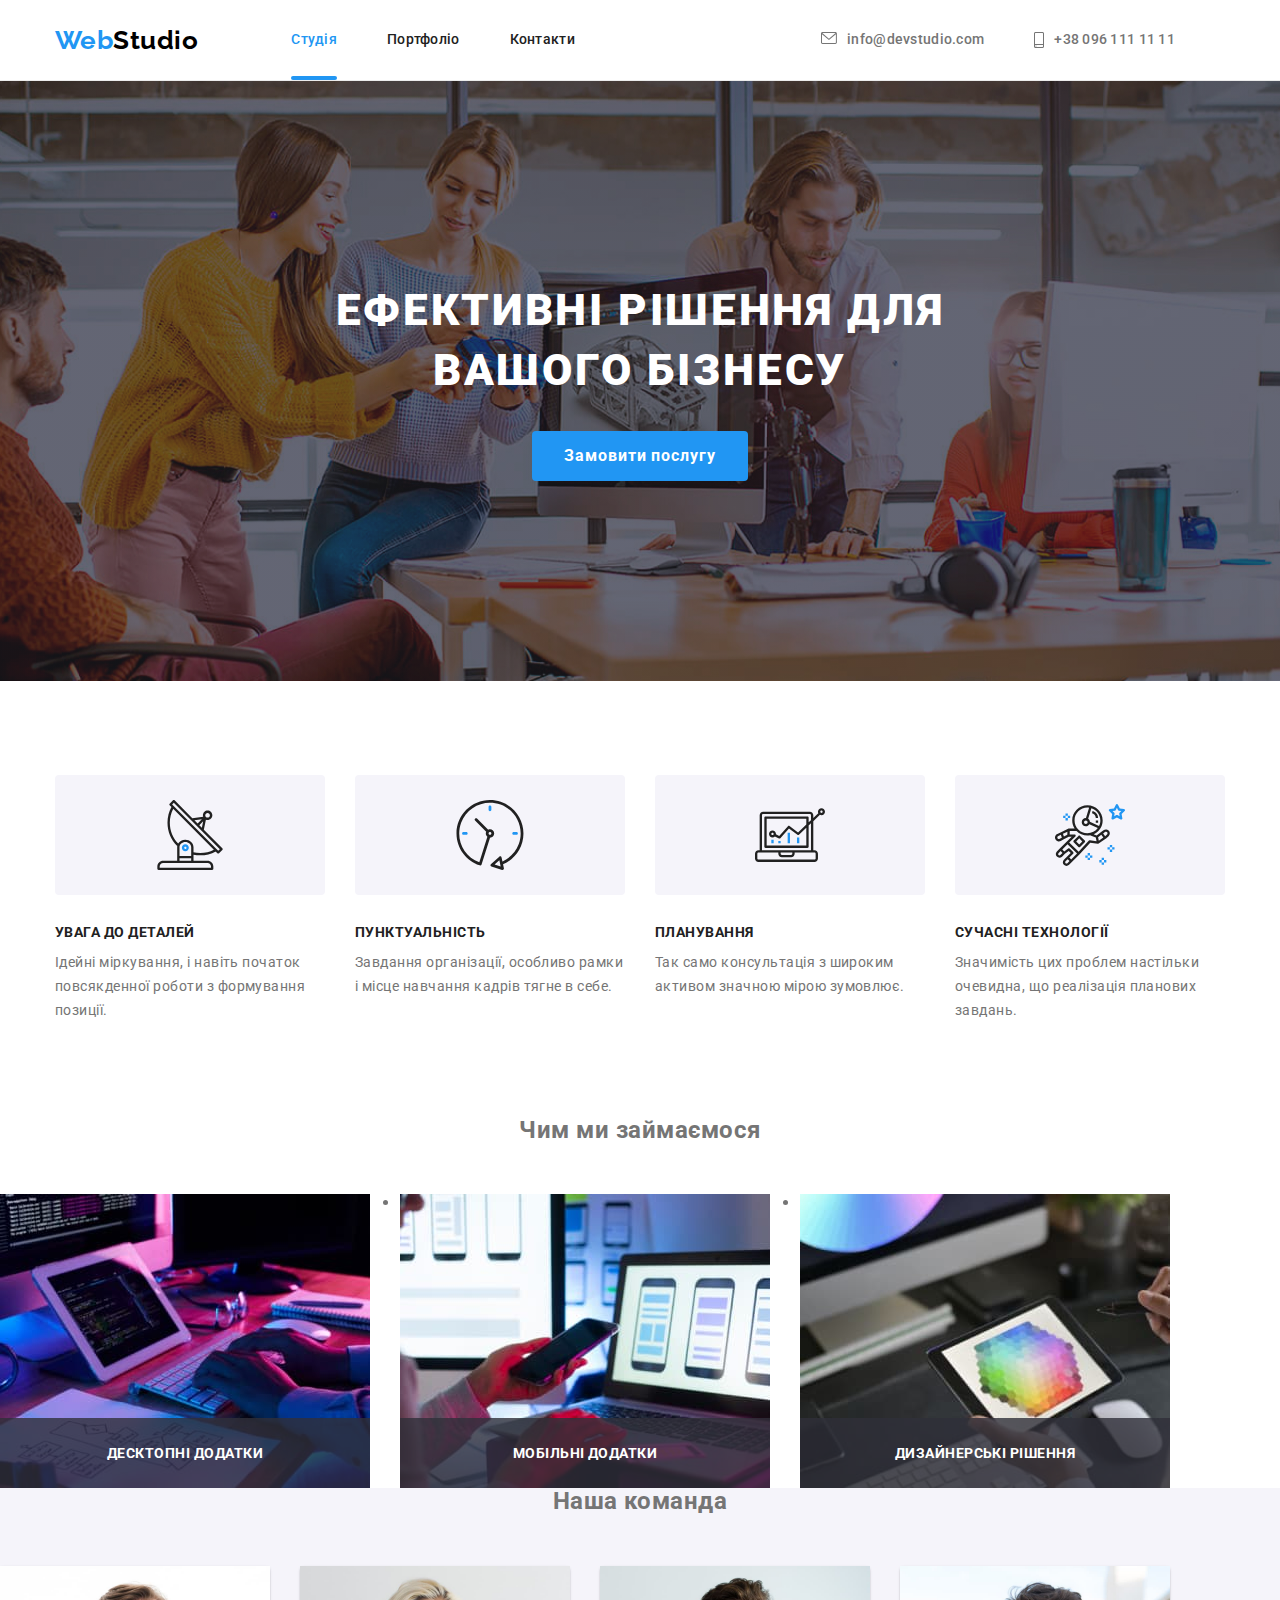
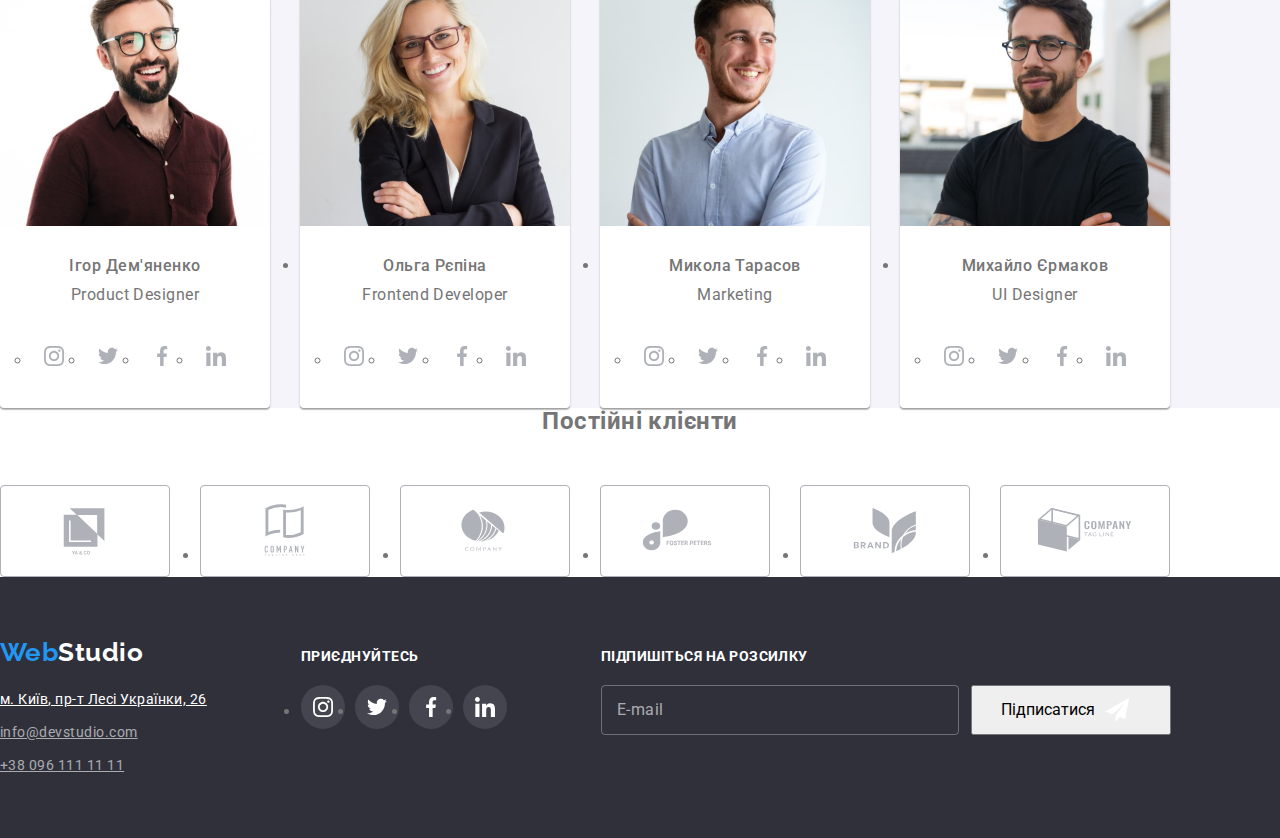
==== commit 93a9361f: "Додає БЕМ і SASS для advantage" ====
--- a/index.html
+++ b/index.html
@@ -48,47 +48,47 @@
                 </div>
             </section>
 
-            <section class="section">
-                <div class="container">
-                    <h2 class="title visually-hidden">
+            <section class="advantage">
+                <div class="advantage__box">
+                    <h2 class="advantage__title">
                         Переваги
                     </h2>
-                    <ul class="list advantage-list">
+                    <ul class="advantage__list">
                         <li class="advantage-item">
-                            <div class="advantage-icon-bg">
+                            <div class="advantage-icon__bg">
                                 <svg class="advantage-icon">
                                     <use href="./images/icons.svg#icon-antenna"></use>
                                 </svg>
                             </div>
-                            <h3 class="title advantage">Увага до деталей</h3>
-                            <p class="advantage-desc">Ідейні міркування, і навіть початок повсякденної роботи з формування позиції.</p>
+                            <h3 class="advantage-item__title">Увага до деталей</h3>
+                            <p class="advantage-item__desc">Ідейні міркування, і навіть початок повсякденної роботи з формування позиції.</p>
                         </li>
                         <li class="advantage-item">
-                            <div class="advantage-icon-bg">
+                            <div class="advantage-icon__bg">
                                 <svg class="advantage-icon">
                                     <use href="./images/icons.svg#icon-clock"></use>
                                 </svg>
                             </div>
-                            <h3 class="title advantage">Пунктуальність</h3>
-                            <p class="advantage-desc">Завдання організації, особливо рамки і місце навчання кадрів тягне в себе.</p>
+                            <h3 class="advantage-item__title">Пунктуальність</h3>
+                            <p class="advantage-item__desc">Завдання організації, особливо рамки і місце навчання кадрів тягне в себе.</p>
                         </li>
                         <li class="advantage-item">
-                            <div class="advantage-icon-bg">
+                            <div class="advantage-icon__bg">
                                 <svg class="advantage-icon">
                                     <use href="./images/icons.svg#icon-diagram"></use>
                                 </svg>
                             </div>
-                            <h3 class="title advantage">Планування</h3>
-                            <p class="advantage-desc">Так само консультація з широким активом значною мірою зумовлює.</p>
+                            <h3 class="advantage-item__title">Планування</h3>
+                            <p class="advantage-item__desc">Так само консультація з широким активом значною мірою зумовлює.</p>
                         </li>
                         <li class="advantage-item">
-                            <div class="advantage-icon-bg">
+                            <div class="advantage-icon__bg">
                                 <svg class="advantage-icon">
                                     <use href="./images/icons.svg#icon-astronaut"></use>
                                 </svg>
                             </div>
-                            <h3 class="title advantage">Сучасні технології</h3>
-                            <p class="advantage-desc">Значимість цих проблем настільки очевидна, що реалізація планових завдань.</p>
+                            <h3 class="advantage-item__title">Сучасні технології</h3>
+                            <p class="advantage-item__desc">Значимість цих проблем настільки очевидна, що реалізація планових завдань.</p>
                         </li>
                     </ul>
                 </div>
--- a/css/main.min.css
+++ b/css/main.min.css
@@ -1 +1 @@
-:root{--main-font-color: #757575;--secondary-font-color: #212121;--accent-font-color: #2196F3;--secondary-accent-color: #000000;--alternative-accent-color: #FFFFFF;--opacity-color: rgba(255, 255, 255, 0.6);--main-font: "Roboto", sans-serif;--accent-font: "Raleway", sans-serif;--main-background-color: #FFFFFF;--secondary-background-color: #F5F4FA;--dark-background-color: #2f303a;--main-btn-hover: #188CE8;--border-color: #ECECEC;--icon-color: #AFB1B8;--time-duration: 250ms;--time-function: cubic-bezier(0.4, 0, 0.2, 1)}.header-contacts__link,.navigation__link,.logo{text-decoration:none}.header-contacts,.navigation__list{list-style:none}.hero__box,.header__box{width:1200px;padding-right:15px;padding-left:15px;margin-left:auto;margin-right:auto}.btn{cursor:pointer}.logo{font-family:var(--accent-font);color:var(--secondary-accent-color);font-weight:700;font-size:26px;line-height:1.19}.logo--accent{color:var(--accent-font-color)}.logo--white{color:var(--alternative-accent-color)}.navigation{display:-webkit-box;display:-ms-flexbox;display:flex;-webkit-box-align:center;-ms-flex-align:center;align-items:center}.navigation__list{display:-webkit-box;display:-ms-flexbox;display:flex;margin-left:93px}.navigation__link{display:-webkit-box;display:-ms-flexbox;display:flex;padding-top:32px;padding-bottom:32px;color:var(--secondary-font-color);font-weight:500;font-size:14px;line-height:1.14;letter-spacing:.02em;fill:currentColor;-webkit-transition:color var(--time-duration) var(--time-function);transition:color var(--time-duration) var(--time-function)}.navigation__link:hover,.navigation__link:focus{color:var(--accent-font-color)}.navigation__link--active{position:relative;color:var(--accent-font-color)}.navigation__link--active::after{content:"";position:absolute;bottom:0;left:0;width:100%;height:4px;border-radius:2px;background-color:var(--accent-font-color)}.navigation__item:not(:last-child){margin-right:50px}.header-contacts{display:-webkit-box;display:-ms-flexbox;display:flex}.header-contacts__link{display:-webkit-box;display:-ms-flexbox;display:flex;padding-top:32px;padding-bottom:32px;color:var(--main-font-color);font-weight:500;font-size:14px;line-height:1.14;letter-spacing:.02em;fill:currentColor;-webkit-transition:color var(--time-duration) var(--time-function);transition:color var(--time-duration) var(--time-function)}.header-contacts__link:hover,.header-contacts__link:focus{color:var(--accent-font-color)}.header-contacts__icon{margin-right:10px}.header-contacts__item{margin-right:50px}.header{border-bottom-color:var(--border-color);border-bottom-width:1px;border-bottom-style:solid}.header__box{display:-webkit-box;display:-ms-flexbox;display:flex;-webkit-box-pack:justify;-ms-flex-pack:justify;justify-content:space-between;-webkit-box-align:center;-ms-flex-align:center;align-items:center}.hero{padding-top:200px;padding-bottom:200px;text-align:center;background-color:#c4c4c4;background-image:-webkit-gradient(linear, left top, left bottom, from(rgba(47, 48, 58, 0.4)), to(rgba(47, 48, 58, 0.4))),url(../images/hero.jpg);background-image:linear-gradient(rgba(47, 48, 58, 0.4), rgba(47, 48, 58, 0.4)),url(../images/hero.jpg);background-position:center;background-size:1600px 600px;background-repeat:no-repeat}.hero__title{margin-bottom:30px;color:var(--alternative-accent-color);font-weight:900;font-size:44px;line-height:1.36;letter-spacing:.06em;text-transform:uppercase}.btn{font-family:var(--main-font);font-size:16px}.hero__btn{padding-top:10px;padding-bottom:10px;padding-left:32px;padding-right:32px;background-color:var(--accent-font-color);color:var(--alternative-accent-color);font-weight:700;line-height:1.88;letter-spacing:.06em;border:none;border-radius:4px;-webkit-transition:background-color var(--time-duration) var(--time-function);transition:background-color var(--time-duration) var(--time-function)}.hero__btn:hover,.hero__btn:focus{background-color:var(--main-btn-hover)}body{font-family:var(--main-font);color:var(--main-font-color);letter-spacing:.03em}h1,h2,h3,h4,h5,h6,p{margin-top:0;margin-bottom:0}ul,ol{margin-top:0;margin-bottom:0;padding-left:0}img{display:block}button{cursor:pointer}.container{width:1200px;padding-right:15px;padding-left:15px;margin-left:auto;margin-right:auto}.dark{background-color:var(--dark-background-color)}.visually-hidden{position:absolute;white-space:nowrap;width:1px;height:1px;overflow:hidden;border:0;padding:0;clip:rect(0 0 0 0);-webkit-clip-path:inset(50%);clip-path:inset(50%);margin:-1px}.title{color:var(--secondary-font-color);font-size:36px;line-height:1.17}.advantage-icon-bg{display:-webkit-box;display:-ms-flexbox;display:flex;-webkit-box-align:center;-ms-flex-align:center;align-items:center;-webkit-box-pack:center;-ms-flex-pack:center;justify-content:center;width:270px;height:120px;background-color:var(--secondary-background-color);color:var(--secondary-font-color);margin-bottom:30px;border-radius:4px}.advantage-icon{width:70px;height:70px;fill:currentColor}.advantage-list{display:-webkit-box;display:-ms-flexbox;display:flex}.section{padding-top:94px;padding-bottom:94px}.advantage{margin-bottom:10px;font-size:14px;line-height:1.14;text-transform:uppercase}.advantage-desc{font-size:14px;line-height:1.71;font-style:normal}.advantage-item{width:270}.advantage-item:not(:last-child){margin-right:30px}.social-links{display:-webkit-box;display:-ms-flexbox;display:flex;gap:10px;padding-left:32px;padding-right:32px;padding-bottom:30px}.do{text-align:center}.do-title{margin-bottom:50px}.do-list{display:-webkit-box;display:-ms-flexbox;display:flex;gap:30px}.do-list-thumb{position:relative}.do-list-title{position:absolute;bottom:0;height:70px;width:100%;padding-top:27px;padding-bottom:27px;text-align:center;text-transform:uppercase;font-weight:700;font-size:14px;line-height:1.17;color:var(--alternative-accent-color);background-color:rgba(47,48,58,.8)}.team{background-color:var(--secondary-background-color);text-align:center}.team-title{margin-bottom:50px}.item-title{margin-bottom:10px;font-weight:500;font-size:16px;line-height:1.19}.team-desc{font-size:16px;line-height:1.19}.team-list{display:-webkit-box;display:-ms-flexbox;display:flex;gap:30px}.team-list-item{width:44px;height:44px}.team-item{background-color:var(--main-background-color);-webkit-box-shadow:0px 1px 3px rgba(0,0,0,.12),0px 1px 1px rgba(0,0,0,.14),0px 2px 1px rgba(0,0,0,.2);box-shadow:0px 1px 3px rgba(0,0,0,.12),0px 1px 1px rgba(0,0,0,.14),0px 2px 1px rgba(0,0,0,.2);border-radius:4px}.team-icon{width:20px;height:20px}.team-icon-link{display:-webkit-box;display:-ms-flexbox;display:flex;-webkit-box-pack:center;-ms-flex-pack:center;justify-content:center;-webkit-box-align:center;-ms-flex-align:center;align-items:center;width:100%;height:100%;border-radius:50%;fill:var(--icon-color);background-color:var(--alternative-accent-color);-webkit-transition:background-color var(--time-duration) var(--time-function),fill var(--time-duration) var(--time-function);transition:background-color var(--time-duration) var(--time-function),fill var(--time-duration) var(--time-function)}.team-icon-link:hover,.team-icon-link:focus{background-color:var(--accent-font-color);fill:var(--alternative-accent-color)}.item-text{padding:30px}.clients{text-align:center}.clients-title{margin-bottom:50px}.clients-list{display:-webkit-box;display:-ms-flexbox;display:flex;gap:30px}.clients-list-item{width:170px;height:92px}.clients-link{display:-webkit-box;display:-ms-flexbox;display:flex;-webkit-box-pack:center;-ms-flex-pack:center;justify-content:center;-webkit-box-align:center;-ms-flex-align:center;align-items:center;width:100%;height:100%;border-color:var(--icon-color);border-width:1px;border-style:solid;border-radius:4px;fill:var(--icon-color);-webkit-transition:border-color var(--time-duration) var(--time-function),fill var(--time-duration) var(--time-function);transition:border-color var(--time-duration) var(--time-function),fill var(--time-duration) var(--time-function)}.clients-icon{width:106px;height:60px}.clients-link:hover,.clients-link:focus{fill:var(--accent-font-color);border-color:var(--accent-font-color)}.contact{color:var(--opacity-color);-webkit-transition:color var(--time-duration) var(--time-function);transition:color var(--time-duration) var(--time-function)}.contact:hover,.contact:focus{color:var(--accent-font-color)}.info-desc{font-size:14px;line-height:1.71;font-style:normal}.info-desc.logo-alt{color:var(--alternative-accent-color);-webkit-transition:color var(--time-duration) var(--time-function);transition:color var(--time-duration) var(--time-function)}.info-desc.logo-alt:hover,.info-desc.logo-alt:hover{color:var(--accent-font-color)}.footer{padding-top:60px;padding-bottom:60px}.footer-container{display:-webkit-box;display:-ms-flexbox;display:flex;-webkit-box-align:baseline;-ms-flex-align:baseline;align-items:baseline;gap:94px}address{margin-top:20px}address li:not(:last-child){margin-bottom:9px}.footer-list{display:-webkit-box;display:-ms-flexbox;display:flex;gap:10px}.footer-icon-title{margin-bottom:20px;color:var(--alternative-accent-color);text-transform:uppercase;font-weight:700;font-size:14px;line-height:1.17}.footer-list-item{width:44px;height:44px}.footer-icon-link{display:-webkit-box;display:-ms-flexbox;display:flex;-webkit-box-pack:center;-ms-flex-pack:center;justify-content:center;-webkit-box-align:center;-ms-flex-align:center;align-items:center;width:100%;height:100%;border-radius:50%;background-color:rgba(255,255,255,.1);color:var(--main-background-color);-webkit-transition:background-color var(--time-duration) var(--time-function);transition:background-color var(--time-duration) var(--time-function)}.footer-icon{width:20px;height:20px;fill:currentColor}.footer-icon-link:hover,.footer-icon-link:focus{background-color:var(--accent-font-color)}.footer-form-container{display:-webkit-box;display:-ms-flexbox;display:flex;position:relative}.footer-form-field{position:absolute;top:50%;left:16px;-webkit-transform:translateY(-50%);transform:translateY(-50%);color:var(--opacity-color)}.footer-form-mail{width:358px;height:50px;padding-left:16px;border:1px solid rgba(255,255,255,.3);border-radius:4px;background-color:rgba(0,0,0,0);color:var(--opacity-color)}.footer-form-mail:focus+.footer-form-field{display:none}.footer-form-mail:focus{outline:none}.footer-form-btn{display:-webkit-box;display:-ms-flexbox;display:flex;-webkit-box-align:center;-ms-flex-align:center;align-items:center;gap:10px;padding-left:28px;padding-right:28px;margin-left:12px;height:50px;min-width:200px}.backdrop{position:fixed;top:0;left:0;width:100%;height:100%;z-index:99;background-color:rgba(0,0,0,.2);opacity:1;-webkit-transition:opacity var(--time-duration) var(--time-function),visibility var(--time-duration) var(--time-function);transition:opacity var(--time-duration) var(--time-function),visibility var(--time-duration) var(--time-function)}.backdrop.is-hidden{visibility:hidden;opacity:0;pointer-events:none}.backdrop.is-hidden .modal{-webkit-transform:translate(-50%, -50%) scale(0.5);transform:translate(-50%, -50%) scale(0.5)}.modal{position:absolute;top:50%;left:50%;-webkit-transform:translate(-50%, -50%) scale(1);transform:translate(-50%, -50%) scale(1);width:528px;height:581px;padding:40px;border-radius:4px;background-color:var(--main-background-color);-webkit-box-shadow:0px 1px 3px rgba(0,0,0,.12),0px 1px 1px rgba(0,0,0,.14),0px 2px 1px rgba(0,0,0,.2);box-shadow:0px 1px 3px rgba(0,0,0,.12),0px 1px 1px rgba(0,0,0,.14),0px 2px 1px rgba(0,0,0,.2);-webkit-transition:-webkit-transform var(--time-duration) var(--time-function);transition:-webkit-transform var(--time-duration) var(--time-function);transition:transform var(--time-duration) var(--time-function);transition:transform var(--time-duration) var(--time-function), -webkit-transform var(--time-duration) var(--time-function)}.modal-close-btn{position:absolute;display:-webkit-box;display:-ms-flexbox;display:flex;-webkit-box-pack:center;-ms-flex-pack:center;justify-content:center;-webkit-box-align:center;-ms-flex-align:center;align-items:center;top:8px;right:8px;width:30px;height:30px;padding:0;background-color:rgba(0,0,0,0);border:1px solid rgba(0,0,0,.1);border-radius:50%;-webkit-transition:fill var(--time-duration) var(--time-function);transition:fill var(--time-duration) var(--time-function)}.modal-close-btn:hover,.modal-close-btn:focus{fill:var(--accent-font-color)}.form-title{margin-bottom:12px;color:var(--secondary-font-color);font-weight:700;font-size:20px;line-height:1.15;text-align:center}.modal-form{font-size:12px;line-height:1.17;letter-spacing:.01em}.input-container{position:relative;margin-top:4px}.field{display:block;position:relative;margin-bottom:10px}.field:focus-within .field-input,.field:focus-within .form-comment{outline:none;border:1px solid var(--accent-font-color)}.field:focus-within .form-icon{fill:var(--accent-font-color)}.field:nth-child(5){margin-bottom:20px}.field-input{width:100%;height:40px;padding-left:42px;border:1px solid rgba(33,33,33,.2);border-radius:4px;-webkit-transition:border var(--time-duration) var(--time-function),outline var(--time-duration) var(--time-function);transition:border var(--time-duration) var(--time-function),outline var(--time-duration) var(--time-function)}.form-icon{position:absolute;left:15px;top:50%;-webkit-transform:translateY(-50%);transform:translateY(-50%);width:18px;height:18px;-webkit-transition:fill var(--time-duration) var(--time-function);transition:fill var(--time-duration) var(--time-function)}.form-comment{display:block;height:120px;width:100%;margin-top:4px;border:1px solid rgba(33,33,33,.2);border-radius:4px;padding-top:12px;padding-bottom:12px;padding-left:16px;padding-right:16px;resize:none;-webkit-transition:border var(--time-duration) var(--time-function),outline var(--time-duration) var(--time-function);transition:border var(--time-duration) var(--time-function),outline var(--time-duration) var(--time-function)}.form-comment::-webkit-input-placeholder{font-size:12px;line-height:1.17;letter-spacing:.01em;color:rgba(117,117,117,.5)}.form-comment::-moz-placeholder{font-size:12px;line-height:1.17;letter-spacing:.01em;color:rgba(117,117,117,.5)}.form-comment:-ms-input-placeholder{font-size:12px;line-height:1.17;letter-spacing:.01em;color:rgba(117,117,117,.5)}.form-comment::-ms-input-placeholder{font-size:12px;line-height:1.17;letter-spacing:.01em;color:rgba(117,117,117,.5)}.form-comment::placeholder{font-size:12px;line-height:1.17;letter-spacing:.01em;color:rgba(117,117,117,.5)}.custom-checkbox{width:16px;height:15px}.field-license{display:-webkit-box;display:-ms-flexbox;display:flex;-webkit-box-align:center;-ms-flex-align:center;align-items:center;margin-bottom:30px;padding-left:12px}.link-license{color:var(--accent-font-color)}.checkbox-icon{width:16px;height:15px;margin-right:10px;font-size:14px;line-height:1.71;letter-spacing:.03em;border:1px solid var(--secondary-font-color);border-radius:2px}.checkbox-icon-use{display:none}.checkbox-input:checked+.checkbox-icon .checkbox-icon-use{display:block}.checkbox-input:checked+.checkbox-icon{border:none}.btn-container{text-align:center}.form-btn{padding-left:52px;padding-right:52px;margin-left:auto;margin-right:auto;min-width:200px;-webkit-box-shadow:0px 4px 4px rgba(0,0,0,.15);box-shadow:0px 4px 4px rgba(0,0,0,.15)}.portfolio{padding-top:94px;padding-bottom:94px}.list-btn{display:-webkit-box;display:-ms-flexbox;display:flex;-webkit-box-pack:center;-ms-flex-pack:center;justify-content:center;gap:8px;margin-bottom:34px}.portfolio-btn{padding-top:6px;padding-bottom:6px;padding-left:22px;padding-right:22px;font-weight:500;color:var(--secondary-font-color);background-color:var(--secondary-background-color);line-height:1.62;letter-spacing:.03em;border:none;border-radius:4px;-webkit-transition:color var(--time-duration) var(--time-function),background-color var(--time-duration) var(--time-function),-webkit-box-shadow var(--time-duration) var(--time-function);transition:color var(--time-duration) var(--time-function),background-color var(--time-duration) var(--time-function),-webkit-box-shadow var(--time-duration) var(--time-function);transition:color var(--time-duration) var(--time-function),background-color var(--time-duration) var(--time-function),box-shadow var(--time-duration) var(--time-function);transition:color var(--time-duration) var(--time-function),background-color var(--time-duration) var(--time-function),box-shadow var(--time-duration) var(--time-function),-webkit-box-shadow var(--time-duration) var(--time-function)}.portfolio-btn:hover,.portfolio-btn:focus{color:var(--alternative-accent-color);background-color:var(--accent-font-color);-webkit-box-shadow:0px 3px 1px rgba(0,0,0,.1),0px 1px 2px rgba(0,0,0,.08),0px 2px 2px rgba(0,0,0,.12);box-shadow:0px 3px 1px rgba(0,0,0,.1),0px 1px 2px rgba(0,0,0,.08),0px 2px 2px rgba(0,0,0,.12)}.portfolio-item-title{margin-bottom:4px;color:var(--secondary-font-color);font-size:18px;line-height:2;letter-spacing:.06em}.portfolio-desc{color:var(--main-font-color);font-size:16px;line-height:1.88}.portfolio-list{display:-webkit-box;display:-ms-flexbox;display:flex;-ms-flex-wrap:wrap;flex-wrap:wrap;gap:30px}.portfolio-link{-webkit-box-shadow:none;box-shadow:none;-webkit-transition:-webkit-box-shadow var(--time-duration) var(--time-function);transition:-webkit-box-shadow var(--time-duration) var(--time-function);transition:box-shadow var(--time-duration) var(--time-function);transition:box-shadow var(--time-duration) var(--time-function), -webkit-box-shadow var(--time-duration) var(--time-function)}.portfolio-link:hover,.portfolio-link:focus{display:block;-webkit-box-shadow:0px 1px 1px rgba(0,0,0,.12),0px 4px 4px rgba(0,0,0,.06),1px 4px 6px rgba(0,0,0,.16);box-shadow:0px 1px 1px rgba(0,0,0,.12),0px 4px 4px rgba(0,0,0,.06),1px 4px 6px rgba(0,0,0,.16)}.item{padding-top:20px;padding-bottom:20px;padding-left:24px;padding-right:24px;border-left:1px solid #eee;border-right:1px solid #eee;border-bottom:1px solid #eee}.portfolio-img-thumb{position:relative;overflow:hidden}.portfolio-img-overlay{position:absolute;top:0;left:0;width:100%;height:100%;padding-left:24px;padding-right:24px;padding-top:63px;background-color:rgba(33,150,243,.9);color:var(--alternative-accent-color);line-height:1.56;overflow:auto;-webkit-transform:translateY(100%);transform:translateY(100%);-webkit-transition:-webkit-transform var(--time-duration) var(--time-function);transition:-webkit-transform var(--time-duration) var(--time-function);transition:transform var(--time-duration) var(--time-function);transition:transform var(--time-duration) var(--time-function), -webkit-transform var(--time-duration) var(--time-function)}.portfolio-link:hover .portfolio-img-overlay,.portfolio-link:focus .portfolio-img-overlay{-webkit-transform:translateY(0%);transform:translateY(0%)}/*# sourceMappingURL=main.min.css.map */+:root{--main-font-color: #757575;--secondary-font-color: #212121;--accent-font-color: #2196F3;--secondary-accent-color: #000000;--alternative-accent-color: #FFFFFF;--opacity-color: rgba(255, 255, 255, 0.6);--main-font: "Roboto", sans-serif;--accent-font: "Raleway", sans-serif;--main-background-color: #FFFFFF;--secondary-background-color: #F5F4FA;--dark-background-color: #2f303a;--main-btn-hover: #188CE8;--border-color: #ECECEC;--icon-color: #AFB1B8;--time-duration: 250ms;--time-function: cubic-bezier(0.4, 0, 0.2, 1)}.header-contacts__link,.navigation__link,.logo{text-decoration:none}.advantage__list,.header-contacts,.navigation__list{list-style:none}.advantage__box,.hero__box,.header__box{width:1200px;padding-right:15px;padding-left:15px;margin-left:auto;margin-right:auto}.btn{cursor:pointer}.advantage__title{position:absolute;white-space:nowrap;width:1px;height:1px;overflow:hidden;border:0;padding:0;clip:rect(0 0 0 0);-webkit-clip-path:inset(50%);clip-path:inset(50%);margin:-1px}.advantage{padding-top:94px;padding-bottom:94px}.advantage-item__title,.advantage__title{color:var(--secondary-font-color);font-size:36px;line-height:1.17}.logo{font-family:var(--accent-font);color:var(--secondary-accent-color);font-weight:700;font-size:26px;line-height:1.19}.logo--accent{color:var(--accent-font-color)}.logo--white{color:var(--alternative-accent-color)}.navigation{display:-webkit-box;display:-ms-flexbox;display:flex;-webkit-box-align:center;-ms-flex-align:center;align-items:center}.navigation__list{display:-webkit-box;display:-ms-flexbox;display:flex;margin-left:93px}.navigation__link{display:-webkit-box;display:-ms-flexbox;display:flex;padding-top:32px;padding-bottom:32px;color:var(--secondary-font-color);font-weight:500;font-size:14px;line-height:1.14;letter-spacing:.02em;fill:currentColor;-webkit-transition:color var(--time-duration) var(--time-function);transition:color var(--time-duration) var(--time-function)}.navigation__link:hover,.navigation__link:focus{color:var(--accent-font-color)}.navigation__link--active{position:relative;color:var(--accent-font-color)}.navigation__link--active::after{content:"";position:absolute;bottom:0;left:0;width:100%;height:4px;border-radius:2px;background-color:var(--accent-font-color)}.navigation__item:not(:last-child){margin-right:50px}.header-contacts{display:-webkit-box;display:-ms-flexbox;display:flex}.header-contacts__link{display:-webkit-box;display:-ms-flexbox;display:flex;padding-top:32px;padding-bottom:32px;color:var(--main-font-color);font-weight:500;font-size:14px;line-height:1.14;letter-spacing:.02em;fill:currentColor;-webkit-transition:color var(--time-duration) var(--time-function);transition:color var(--time-duration) var(--time-function)}.header-contacts__link:hover,.header-contacts__link:focus{color:var(--accent-font-color)}.header-contacts__icon{margin-right:10px}.header-contacts__item{margin-right:50px}.header{border-bottom-color:var(--border-color);border-bottom-width:1px;border-bottom-style:solid}.header__box{display:-webkit-box;display:-ms-flexbox;display:flex;-webkit-box-pack:justify;-ms-flex-pack:justify;justify-content:space-between;-webkit-box-align:center;-ms-flex-align:center;align-items:center}.hero{padding-top:200px;padding-bottom:200px;text-align:center;background-color:#c4c4c4;background-image:-webkit-gradient(linear, left top, left bottom, from(rgba(47, 48, 58, 0.4)), to(rgba(47, 48, 58, 0.4))),url(../images/hero.jpg);background-image:linear-gradient(rgba(47, 48, 58, 0.4), rgba(47, 48, 58, 0.4)),url(../images/hero.jpg);background-position:center;background-size:1600px 600px;background-repeat:no-repeat}.hero__title{margin-bottom:30px;color:var(--alternative-accent-color);font-weight:900;font-size:44px;line-height:1.36;letter-spacing:.06em;text-transform:uppercase}.btn{font-family:var(--main-font);font-size:16px}.hero__btn{padding-top:10px;padding-bottom:10px;padding-left:32px;padding-right:32px;background-color:var(--accent-font-color);color:var(--alternative-accent-color);font-weight:700;line-height:1.88;letter-spacing:.06em;border:none;border-radius:4px;-webkit-transition:background-color var(--time-duration) var(--time-function);transition:background-color var(--time-duration) var(--time-function)}.hero__btn:hover,.hero__btn:focus{background-color:var(--main-btn-hover)}.advantage__list{display:-webkit-box;display:-ms-flexbox;display:flex}.advantage-icon{width:70px;height:70px;fill:currentColor}.advantage-icon__bg{display:-webkit-box;display:-ms-flexbox;display:flex;-webkit-box-align:center;-ms-flex-align:center;align-items:center;-webkit-box-pack:center;-ms-flex-pack:center;justify-content:center;width:270px;height:120px;background-color:var(--secondary-background-color);color:var(--secondary-font-color);margin-bottom:30px;border-radius:4px}.advantage-item{width:270}.advantage-item:not(:last-child){margin-right:30px}.advantage-item__title{margin-bottom:10px;font-size:14px;line-height:1.14;text-transform:uppercase}.advantage-item__desc{font-size:14px;line-height:1.71;font-style:normal}body{font-family:var(--main-font);color:var(--main-font-color);letter-spacing:.03em}h1,h2,h3,h4,h5,h6,p{margin-top:0;margin-bottom:0}ul,ol{margin-top:0;margin-bottom:0;padding-left:0}img{display:block}button{cursor:pointer}.dark{background-color:var(--dark-background-color)}.social-links{display:-webkit-box;display:-ms-flexbox;display:flex;gap:10px;padding-left:32px;padding-right:32px;padding-bottom:30px}.do{text-align:center}.do-title{margin-bottom:50px}.do-list{display:-webkit-box;display:-ms-flexbox;display:flex;gap:30px}.do-list-thumb{position:relative}.do-list-title{position:absolute;bottom:0;height:70px;width:100%;padding-top:27px;padding-bottom:27px;text-align:center;text-transform:uppercase;font-weight:700;font-size:14px;line-height:1.17;color:var(--alternative-accent-color);background-color:rgba(47,48,58,.8)}.team{background-color:var(--secondary-background-color);text-align:center}.team-title{margin-bottom:50px}.item-title{margin-bottom:10px;font-weight:500;font-size:16px;line-height:1.19}.team-desc{font-size:16px;line-height:1.19}.team-list{display:-webkit-box;display:-ms-flexbox;display:flex;gap:30px}.team-list-item{width:44px;height:44px}.team-item{background-color:var(--main-background-color);-webkit-box-shadow:0px 1px 3px rgba(0,0,0,.12),0px 1px 1px rgba(0,0,0,.14),0px 2px 1px rgba(0,0,0,.2);box-shadow:0px 1px 3px rgba(0,0,0,.12),0px 1px 1px rgba(0,0,0,.14),0px 2px 1px rgba(0,0,0,.2);border-radius:4px}.team-icon{width:20px;height:20px}.team-icon-link{display:-webkit-box;display:-ms-flexbox;display:flex;-webkit-box-pack:center;-ms-flex-pack:center;justify-content:center;-webkit-box-align:center;-ms-flex-align:center;align-items:center;width:100%;height:100%;border-radius:50%;fill:var(--icon-color);background-color:var(--alternative-accent-color);-webkit-transition:background-color var(--time-duration) var(--time-function),fill var(--time-duration) var(--time-function);transition:background-color var(--time-duration) var(--time-function),fill var(--time-duration) var(--time-function)}.team-icon-link:hover,.team-icon-link:focus{background-color:var(--accent-font-color);fill:var(--alternative-accent-color)}.item-text{padding:30px}.clients{text-align:center}.clients-title{margin-bottom:50px}.clients-list{display:-webkit-box;display:-ms-flexbox;display:flex;gap:30px}.clients-list-item{width:170px;height:92px}.clients-link{display:-webkit-box;display:-ms-flexbox;display:flex;-webkit-box-pack:center;-ms-flex-pack:center;justify-content:center;-webkit-box-align:center;-ms-flex-align:center;align-items:center;width:100%;height:100%;border-color:var(--icon-color);border-width:1px;border-style:solid;border-radius:4px;fill:var(--icon-color);-webkit-transition:border-color var(--time-duration) var(--time-function),fill var(--time-duration) var(--time-function);transition:border-color var(--time-duration) var(--time-function),fill var(--time-duration) var(--time-function)}.clients-icon{width:106px;height:60px}.clients-link:hover,.clients-link:focus{fill:var(--accent-font-color);border-color:var(--accent-font-color)}.contact{color:var(--opacity-color);-webkit-transition:color var(--time-duration) var(--time-function);transition:color var(--time-duration) var(--time-function)}.contact:hover,.contact:focus{color:var(--accent-font-color)}.info-desc{font-size:14px;line-height:1.71;font-style:normal}.info-desc.logo-alt{color:var(--alternative-accent-color);-webkit-transition:color var(--time-duration) var(--time-function);transition:color var(--time-duration) var(--time-function)}.info-desc.logo-alt:hover,.info-desc.logo-alt:hover{color:var(--accent-font-color)}.footer{padding-top:60px;padding-bottom:60px}.footer-container{display:-webkit-box;display:-ms-flexbox;display:flex;-webkit-box-align:baseline;-ms-flex-align:baseline;align-items:baseline;gap:94px}address{margin-top:20px}address li:not(:last-child){margin-bottom:9px}.footer-list{display:-webkit-box;display:-ms-flexbox;display:flex;gap:10px}.footer-icon-title{margin-bottom:20px;color:var(--alternative-accent-color);text-transform:uppercase;font-weight:700;font-size:14px;line-height:1.17}.footer-list-item{width:44px;height:44px}.footer-icon-link{display:-webkit-box;display:-ms-flexbox;display:flex;-webkit-box-pack:center;-ms-flex-pack:center;justify-content:center;-webkit-box-align:center;-ms-flex-align:center;align-items:center;width:100%;height:100%;border-radius:50%;background-color:rgba(255,255,255,.1);color:var(--main-background-color);-webkit-transition:background-color var(--time-duration) var(--time-function);transition:background-color var(--time-duration) var(--time-function)}.footer-icon{width:20px;height:20px;fill:currentColor}.footer-icon-link:hover,.footer-icon-link:focus{background-color:var(--accent-font-color)}.footer-form-container{display:-webkit-box;display:-ms-flexbox;display:flex;position:relative}.footer-form-field{position:absolute;top:50%;left:16px;-webkit-transform:translateY(-50%);transform:translateY(-50%);color:var(--opacity-color)}.footer-form-mail{width:358px;height:50px;padding-left:16px;border:1px solid rgba(255,255,255,.3);border-radius:4px;background-color:rgba(0,0,0,0);color:var(--opacity-color)}.footer-form-mail:focus+.footer-form-field{display:none}.footer-form-mail:focus{outline:none}.footer-form-btn{display:-webkit-box;display:-ms-flexbox;display:flex;-webkit-box-align:center;-ms-flex-align:center;align-items:center;gap:10px;padding-left:28px;padding-right:28px;margin-left:12px;height:50px;min-width:200px}.backdrop{position:fixed;top:0;left:0;width:100%;height:100%;z-index:99;background-color:rgba(0,0,0,.2);opacity:1;-webkit-transition:opacity var(--time-duration) var(--time-function),visibility var(--time-duration) var(--time-function);transition:opacity var(--time-duration) var(--time-function),visibility var(--time-duration) var(--time-function)}.backdrop.is-hidden{visibility:hidden;opacity:0;pointer-events:none}.backdrop.is-hidden .modal{-webkit-transform:translate(-50%, -50%) scale(0.5);transform:translate(-50%, -50%) scale(0.5)}.modal{position:absolute;top:50%;left:50%;-webkit-transform:translate(-50%, -50%) scale(1);transform:translate(-50%, -50%) scale(1);width:528px;height:581px;padding:40px;border-radius:4px;background-color:var(--main-background-color);-webkit-box-shadow:0px 1px 3px rgba(0,0,0,.12),0px 1px 1px rgba(0,0,0,.14),0px 2px 1px rgba(0,0,0,.2);box-shadow:0px 1px 3px rgba(0,0,0,.12),0px 1px 1px rgba(0,0,0,.14),0px 2px 1px rgba(0,0,0,.2);-webkit-transition:-webkit-transform var(--time-duration) var(--time-function);transition:-webkit-transform var(--time-duration) var(--time-function);transition:transform var(--time-duration) var(--time-function);transition:transform var(--time-duration) var(--time-function), -webkit-transform var(--time-duration) var(--time-function)}.modal-close-btn{position:absolute;display:-webkit-box;display:-ms-flexbox;display:flex;-webkit-box-pack:center;-ms-flex-pack:center;justify-content:center;-webkit-box-align:center;-ms-flex-align:center;align-items:center;top:8px;right:8px;width:30px;height:30px;padding:0;background-color:rgba(0,0,0,0);border:1px solid rgba(0,0,0,.1);border-radius:50%;-webkit-transition:fill var(--time-duration) var(--time-function);transition:fill var(--time-duration) var(--time-function)}.modal-close-btn:hover,.modal-close-btn:focus{fill:var(--accent-font-color)}.form-title{margin-bottom:12px;color:var(--secondary-font-color);font-weight:700;font-size:20px;line-height:1.15;text-align:center}.modal-form{font-size:12px;line-height:1.17;letter-spacing:.01em}.input-container{position:relative;margin-top:4px}.field{display:block;position:relative;margin-bottom:10px}.field:focus-within .field-input,.field:focus-within .form-comment{outline:none;border:1px solid var(--accent-font-color)}.field:focus-within .form-icon{fill:var(--accent-font-color)}.field:nth-child(5){margin-bottom:20px}.field-input{width:100%;height:40px;padding-left:42px;border:1px solid rgba(33,33,33,.2);border-radius:4px;-webkit-transition:border var(--time-duration) var(--time-function),outline var(--time-duration) var(--time-function);transition:border var(--time-duration) var(--time-function),outline var(--time-duration) var(--time-function)}.form-icon{position:absolute;left:15px;top:50%;-webkit-transform:translateY(-50%);transform:translateY(-50%);width:18px;height:18px;-webkit-transition:fill var(--time-duration) var(--time-function);transition:fill var(--time-duration) var(--time-function)}.form-comment{display:block;height:120px;width:100%;margin-top:4px;border:1px solid rgba(33,33,33,.2);border-radius:4px;padding-top:12px;padding-bottom:12px;padding-left:16px;padding-right:16px;resize:none;-webkit-transition:border var(--time-duration) var(--time-function),outline var(--time-duration) var(--time-function);transition:border var(--time-duration) var(--time-function),outline var(--time-duration) var(--time-function)}.form-comment::-webkit-input-placeholder{font-size:12px;line-height:1.17;letter-spacing:.01em;color:rgba(117,117,117,.5)}.form-comment::-moz-placeholder{font-size:12px;line-height:1.17;letter-spacing:.01em;color:rgba(117,117,117,.5)}.form-comment:-ms-input-placeholder{font-size:12px;line-height:1.17;letter-spacing:.01em;color:rgba(117,117,117,.5)}.form-comment::-ms-input-placeholder{font-size:12px;line-height:1.17;letter-spacing:.01em;color:rgba(117,117,117,.5)}.form-comment::placeholder{font-size:12px;line-height:1.17;letter-spacing:.01em;color:rgba(117,117,117,.5)}.custom-checkbox{width:16px;height:15px}.field-license{display:-webkit-box;display:-ms-flexbox;display:flex;-webkit-box-align:center;-ms-flex-align:center;align-items:center;margin-bottom:30px;padding-left:12px}.link-license{color:var(--accent-font-color)}.checkbox-icon{width:16px;height:15px;margin-right:10px;font-size:14px;line-height:1.71;letter-spacing:.03em;border:1px solid var(--secondary-font-color);border-radius:2px}.checkbox-icon-use{display:none}.checkbox-input:checked+.checkbox-icon .checkbox-icon-use{display:block}.checkbox-input:checked+.checkbox-icon{border:none}.btn-container{text-align:center}.form-btn{padding-left:52px;padding-right:52px;margin-left:auto;margin-right:auto;min-width:200px;-webkit-box-shadow:0px 4px 4px rgba(0,0,0,.15);box-shadow:0px 4px 4px rgba(0,0,0,.15)}.portfolio{padding-top:94px;padding-bottom:94px}.list-btn{display:-webkit-box;display:-ms-flexbox;display:flex;-webkit-box-pack:center;-ms-flex-pack:center;justify-content:center;gap:8px;margin-bottom:34px}.portfolio-btn{padding-top:6px;padding-bottom:6px;padding-left:22px;padding-right:22px;font-weight:500;color:var(--secondary-font-color);background-color:var(--secondary-background-color);line-height:1.62;letter-spacing:.03em;border:none;border-radius:4px;-webkit-transition:color var(--time-duration) var(--time-function),background-color var(--time-duration) var(--time-function),-webkit-box-shadow var(--time-duration) var(--time-function);transition:color var(--time-duration) var(--time-function),background-color var(--time-duration) var(--time-function),-webkit-box-shadow var(--time-duration) var(--time-function);transition:color var(--time-duration) var(--time-function),background-color var(--time-duration) var(--time-function),box-shadow var(--time-duration) var(--time-function);transition:color var(--time-duration) var(--time-function),background-color var(--time-duration) var(--time-function),box-shadow var(--time-duration) var(--time-function),-webkit-box-shadow var(--time-duration) var(--time-function)}.portfolio-btn:hover,.portfolio-btn:focus{color:var(--alternative-accent-color);background-color:var(--accent-font-color);-webkit-box-shadow:0px 3px 1px rgba(0,0,0,.1),0px 1px 2px rgba(0,0,0,.08),0px 2px 2px rgba(0,0,0,.12);box-shadow:0px 3px 1px rgba(0,0,0,.1),0px 1px 2px rgba(0,0,0,.08),0px 2px 2px rgba(0,0,0,.12)}.portfolio-item-title{margin-bottom:4px;color:var(--secondary-font-color);font-size:18px;line-height:2;letter-spacing:.06em}.portfolio-desc{color:var(--main-font-color);font-size:16px;line-height:1.88}.portfolio-list{display:-webkit-box;display:-ms-flexbox;display:flex;-ms-flex-wrap:wrap;flex-wrap:wrap;gap:30px}.portfolio-link{-webkit-box-shadow:none;box-shadow:none;-webkit-transition:-webkit-box-shadow var(--time-duration) var(--time-function);transition:-webkit-box-shadow var(--time-duration) var(--time-function);transition:box-shadow var(--time-duration) var(--time-function);transition:box-shadow var(--time-duration) var(--time-function), -webkit-box-shadow var(--time-duration) var(--time-function)}.portfolio-link:hover,.portfolio-link:focus{display:block;-webkit-box-shadow:0px 1px 1px rgba(0,0,0,.12),0px 4px 4px rgba(0,0,0,.06),1px 4px 6px rgba(0,0,0,.16);box-shadow:0px 1px 1px rgba(0,0,0,.12),0px 4px 4px rgba(0,0,0,.06),1px 4px 6px rgba(0,0,0,.16)}.item{padding-top:20px;padding-bottom:20px;padding-left:24px;padding-right:24px;border-left:1px solid #eee;border-right:1px solid #eee;border-bottom:1px solid #eee}.portfolio-img-thumb{position:relative;overflow:hidden}.portfolio-img-overlay{position:absolute;top:0;left:0;width:100%;height:100%;padding-left:24px;padding-right:24px;padding-top:63px;background-color:rgba(33,150,243,.9);color:var(--alternative-accent-color);line-height:1.56;overflow:auto;-webkit-transform:translateY(100%);transform:translateY(100%);-webkit-transition:-webkit-transform var(--time-duration) var(--time-function);transition:-webkit-transform var(--time-duration) var(--time-function);transition:transform var(--time-duration) var(--time-function);transition:transform var(--time-duration) var(--time-function), -webkit-transform var(--time-duration) var(--time-function)}.portfolio-link:hover .portfolio-img-overlay,.portfolio-link:focus .portfolio-img-overlay{-webkit-transform:translateY(0%);transform:translateY(0%)}/*# sourceMappingURL=main.min.css.map */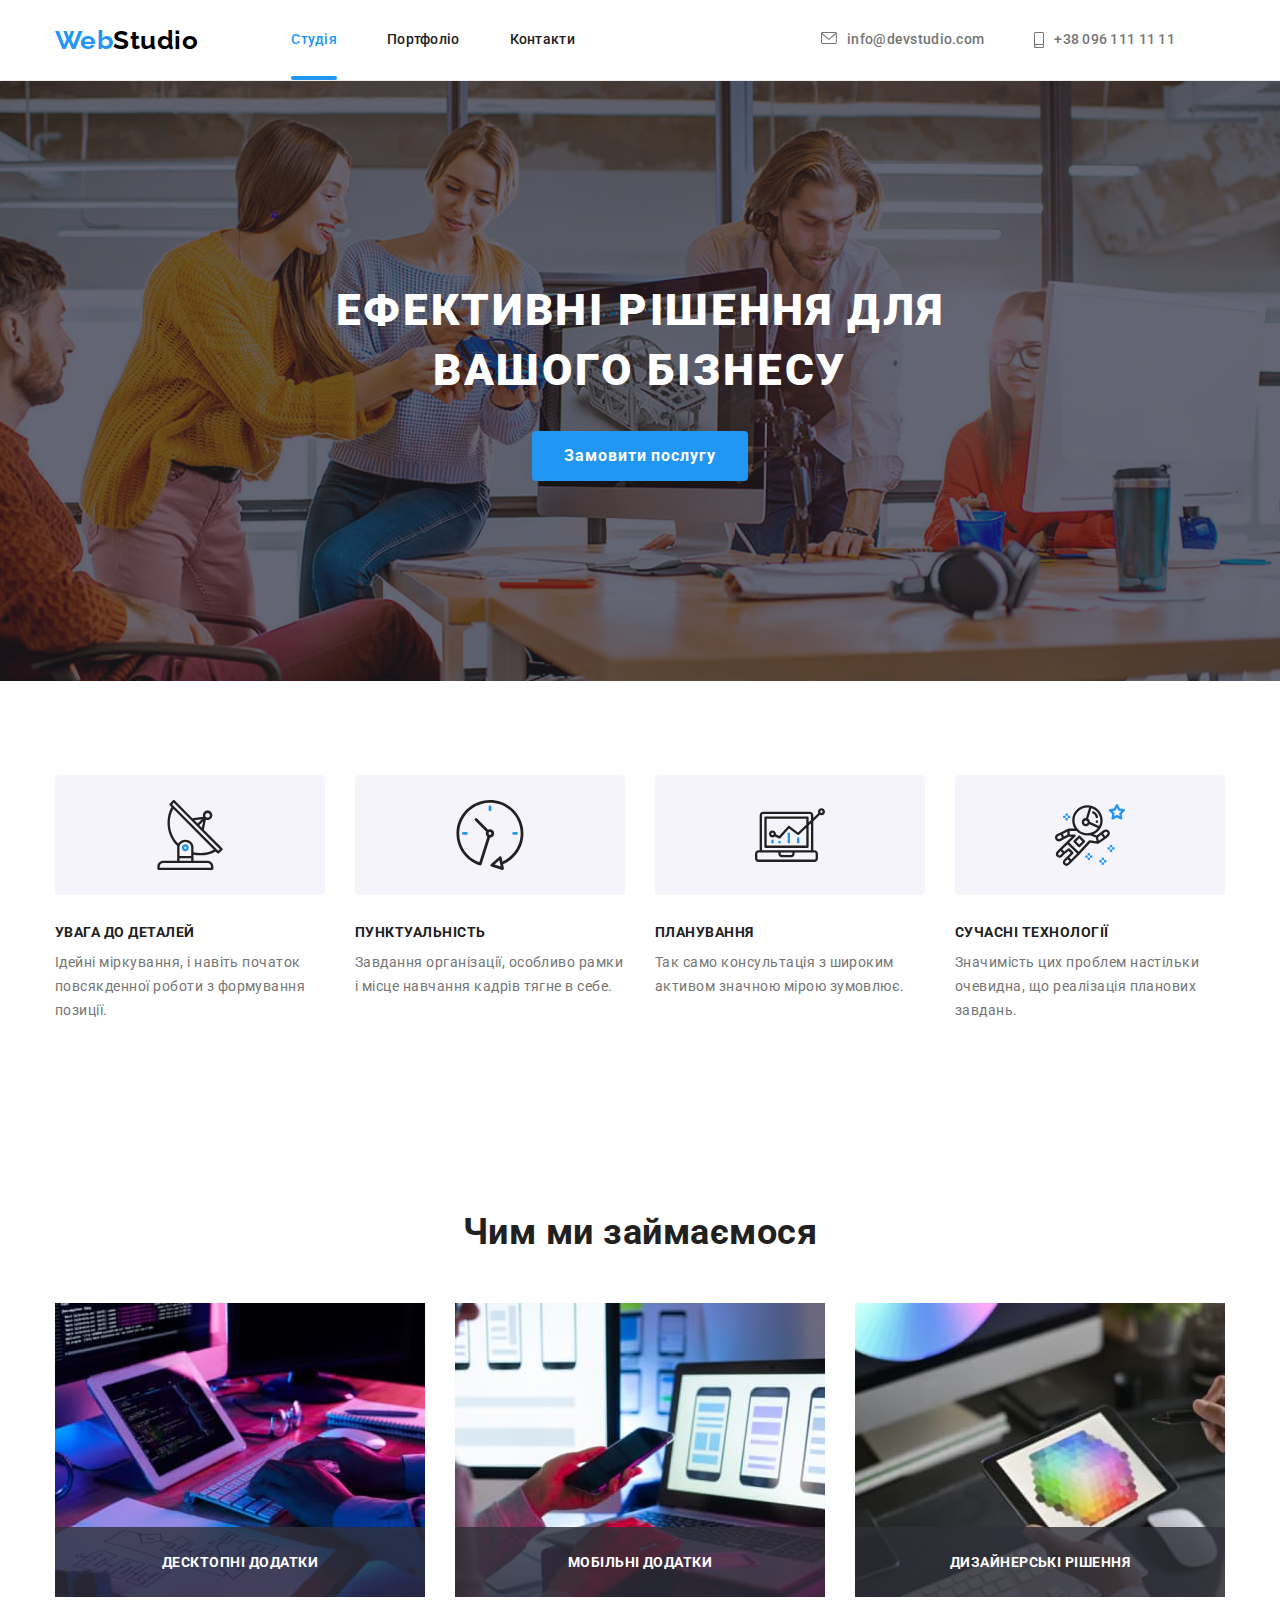
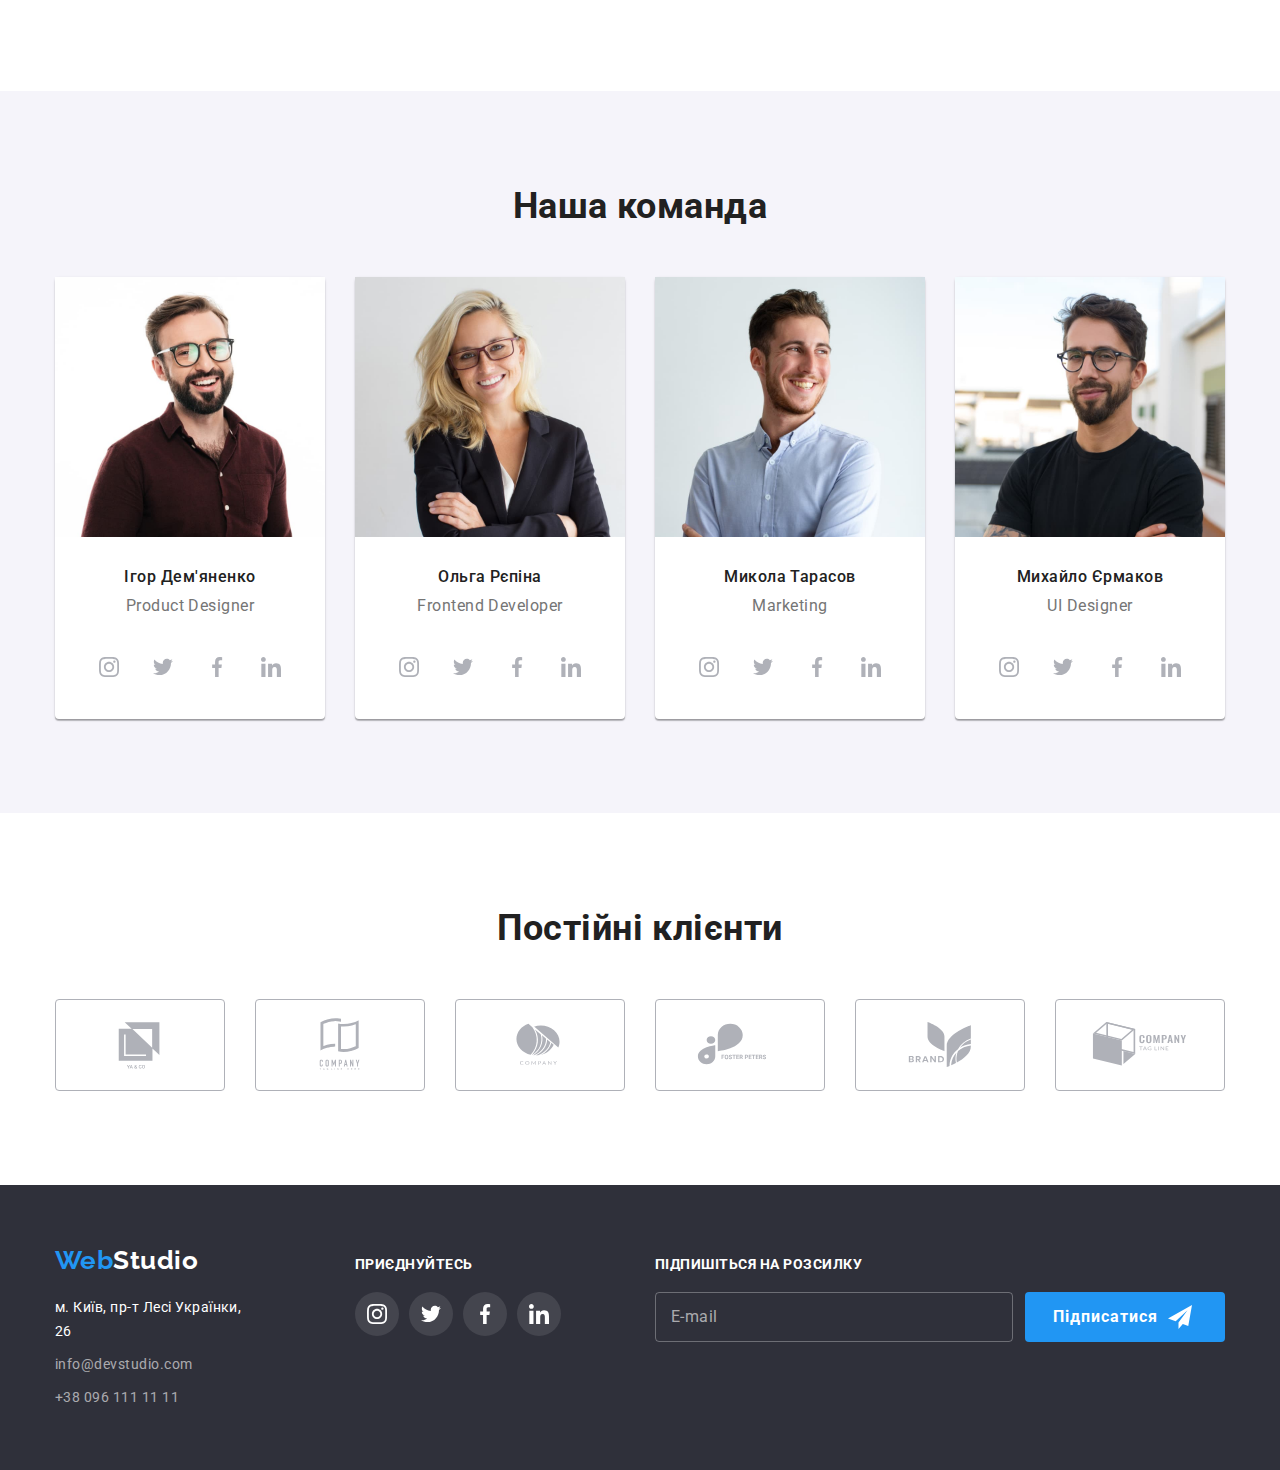
==== commit fe8af6c6: "Додає фінальний результат" ====
--- a/index.html
+++ b/index.html
@@ -94,14 +94,14 @@
                 </div>
             </section>
 
-            <section class="do section">
-                <div class="container">
-                    <h2 class="title do-title">Чим ми займаємося</h2>
-                    <ul class="list do-list">
+            <section class="do-section">
+                <div class="do-section__box">
+                    <h2 class="do-section__title">Чим ми займаємося</h2>
+                    <ul class="do-section__list">
                         <li>
-                            <div class="do-list-thumb">
+                            <div class="do-card">
                                 <img src="./images/what_we_do1.jpg" width="370" alt="Програмуємо">
-                                <div class="do-list-title">
+                                <div class="do-card__title">
                                     <p>
                                         Десктопні додатки
                                     </p>
@@ -109,9 +109,9 @@
                             </div>
                         </li>
                         <li>
-                            <div class="do-list-thumb">
+                            <div class="do-card">
                                 <img src="./images/what_we_do2.jpg" width="370" alt="Аналізуємо">
-                                <div class="do-list-title">
+                                <div class="do-card__title">
                                     <p>
                                         Мобільні додатки
                                     </p>
@@ -119,9 +119,9 @@
                             </div>
                         </li>
                         <li>
-                            <div class="do-list-thumb">
+                            <div class="do-card">
                                 <img src="./images/what_we_do3.jpg" width="370" alt="Малюємо">
-                                <div class="do-list-title">
+                                <div class="do-card__title">
                                     <p>
                                         Дизайнерські рішення
                                     </p>
@@ -132,152 +132,152 @@
                 </div>
             </section>
 
-            <section class="team section">
-                <div class="container">
-                    <h2 class="title team-title">Наша команда</h2>
-                    <ul class="list team-list">
-                        <li class="team-item">
+            <section class="team-section">
+                <div class="team-section__box">
+                    <h2 class="team-section__title">Наша команда</h2>
+                    <ul class="team-section__set">
+                        <li class="team-card">
                             <img src="./images/our_team1.jpg" width="270" alt="Ігор Дем'яненко">
-                            <div class="item-text">
-                                <h3 class="title item-title">Ігор Дем'яненко</h3>
-                                <p lang="en" class="team-desc">Product Designer</p>
-                            </div>
-                            <ul class="list social-links">
-                                <li class="team-list-item">
-                                    <a href="#" class="team-icon-link link">
-                                        <svg class="team-icon">
+                            <div class="team-card__text">
+                                <h3 class="team-card__title">Ігор Дем'яненко</h3>
+                                <p lang="en" class="team-card__pos">Product Designer</p>
+                            </div>
+                            <ul class="socials">
+                                <li class="socials__item">
+                                    <a href="#" class="socials__link">
+                                        <svg class="socials__icon">
                                             <use href="./images/icons.svg#icon-instagram"></use>
                                         </svg>
                                     </a>
                                 </li>
-                                <li class="team-list-item">
-                                    <a href="#" class="team-icon-link link">
-                                        <svg class="team-icon">
+                                <li class="socials__item">
+                                    <a href="#" class="socials__link">
+                                        <svg class="socials__icon">
                                             <use href="./images/icons.svg#icon-twitter"></use>
                                         </svg>
                                     </a>
                                 </li>
-                                <li class="team-list-item">
-                                    <a href="#" class="team-icon-link link">
-                                        <svg class="team-icon">
+                                <li class="socials__item">
+                                    <a href="#" class="socials__link">
+                                        <svg class="socials__icon">
                                             <use href="./images/icons.svg#icon-facebook"></use>
                                         </svg>
                                     </a>
                                 </li>
-                                <li class="team-list-item">
-                                    <a href="#" class="team-icon-link link">
-                                        <svg class="team-icon">
+                                <li class="socials__item">
+                                    <a href="#" class="socials__link">
+                                        <svg class="socials__icon">
                                             <use href="./images/icons.svg#icon-linkedin"></use>
                                         </svg>
                                     </a>
                                 </li>
                             </ul>
                         </li>
-                        <li class="team-item">
+                        <li class="team-card">
                             <img src="./images/our_team2.jpg" width="270" alt="Ольга Рєпіна">
-                            <div class="item-text">
-                                <h3 class="title item-title">Ольга Рєпіна</h3>
-                                <p lang="en" class="team-desc">Frontend Developer</p>
-                            </div>
-                            <ul class="list social-links">
-                                <li class="team-list-item">
-                                    <a href="#" class="team-icon-link link">
-                                        <svg class="team-icon">
+                            <div class="team-card__text">
+                                <h3 class="team-card__title">Ольга Рєпіна</h3>
+                                <p lang="en" class="team-card__pos">Frontend Developer</p>
+                            </div>
+                            <ul class="socials">
+                                <li class="socials__item">
+                                    <a href="#" class="socials__link">
+                                        <svg class="socials__icon">
                                             <use href="./images/icons.svg#icon-instagram"></use>
                                         </svg>
                                     </a>
                                 </li>
-                                <li class="team-list-item">
-                                    <a href="#" class="team-icon-link link">
-                                        <svg class="team-icon">
+                                <li class="socials__item">
+                                    <a href="#" class="socials__link">
+                                        <svg class="socials__icon">
                                             <use href="./images/icons.svg#icon-twitter"></use>
                                         </svg>
                                     </a>
                                 </li>
-                                <li class="team-list-item">
-                                    <a href="#" class="team-icon-link link">
-                                        <svg class="team-icon">
+                                <li class="socials__item">
+                                    <a href="#" class="socials__link">
+                                        <svg class="socials__icon">
                                             <use href="./images/icons.svg#icon-facebook"></use>
                                         </svg>
                                     </a>
                                 </li>
-                                <li class="team-list-item">
-                                    <a href="#" class="team-icon-link link">
-                                        <svg class="team-icon">
+                                <li class="socials__item">
+                                    <a href="#" class="socials__link">
+                                        <svg class="socials__icon">
                                             <use href="./images/icons.svg#icon-linkedin"></use>
                                         </svg>
                                     </a>
                                 </li>
                             </ul>
                         </li>
-                        <li class="team-item">
+                        <li class="team-card">
                             <img src="./images/our_team3.jpg" width="270" alt="Микола Тарасов">
-                            <div class="item-text">
-                                <h3 class="title item-title">Микола Тарасов</h3>
-                                <p lang="en" class="team-desc">Marketing</p>
-                            </div>
-                            <ul class="list social-links">
-                                <li class="team-list-item">
-                                    <a href="#" class="team-icon-link link">
-                                        <svg class="team-icon">
+                            <div class="team-card__text">
+                                <h3 class="team-card__title">Микола Тарасов</h3>
+                                <p lang="en" class="team-card__pos">Marketing</p>
+                            </div>
+                            <ul class="socials">
+                                <li class="socials__item">
+                                    <a href="#" class="socials__link">
+                                        <svg class="socials__icon">
                                             <use href="./images/icons.svg#icon-instagram"></use>
                                         </svg>
                                     </a>
                                 </li>
-                                <li class="team-list-item">
-                                    <a href="#" class="team-icon-link link">
-                                        <svg class="team-icon">
+                                <li class="socials__item">
+                                    <a href="#" class="socials__link">
+                                        <svg class="socials__icon">
                                             <use href="./images/icons.svg#icon-twitter"></use>
                                         </svg>
                                     </a>
                                 </li>
-                                <li class="team-list-item">
-                                    <a href="#" class="team-icon-link link">
-                                        <svg class="team-icon">
+                                <li class="socials__item">
+                                    <a href="#" class="socials__link">
+                                        <svg class="socials__icon">
                                             <use href="./images/icons.svg#icon-facebook"></use>
                                         </svg>
                                     </a>
                                 </li>
-                                <li class="team-list-item">
-                                    <a href="#" class="team-icon-link link">
-                                        <svg class="team-icon">
+                                <li class="socials__item">
+                                    <a href="#" class="socials__link">
+                                        <svg class="socials__icon">
                                             <use href="./images/icons.svg#icon-linkedin"></use>
                                         </svg>
                                     </a>
                                 </li>
                             </ul>
                         </li>
-                        <li class="team-item">
+                        <li class="team-card">
                             <img src="./images/our_team4.jpg" width="270" alt="Михайло Єрмаков">
-                            <div class="item-text">
-                                <h3 class="title item-title">Михайло Єрмаков</h3>
-                                <p lang="en" class="team-desc">UI Designer</p>
-                            </div>
-                            <ul class="list social-links">
-                                <li class="team-list-item">
-                                    <a href="#" class="team-icon-link link">
-                                        <svg class="team-icon">
+                            <div class="team-card__text">
+                                <h3 class="team-card__title">Михайло Єрмаков</h3>
+                                <p lang="en" class="team-card__pos">UI Designer</p>
+                            </div>
+                            <ul class="socials">
+                                <li class="socials__item">
+                                    <a href="#" class="socials__link">
+                                        <svg class="socials__icon">
                                             <use href="./images/icons.svg#icon-instagram"></use>
                                         </svg>
                                     </a>
                                 </li>
-                                <li class="team-list-item">
-                                    <a href="#" class="team-icon-link link">
-                                        <svg class="team-icon">
+                                <li class="socials__item">
+                                    <a href="#" class="socials__link">
+                                        <svg class="socials__icon">
                                             <use href="./images/icons.svg#icon-twitter"></use>
                                         </svg>
                                     </a>
                                 </li>
-                                <li class="team-list-item">
-                                    <a href="#" class="team-icon-link link">
-                                        <svg class="team-icon">
+                                <li class="socials__item">
+                                    <a href="#" class="socials__link">
+                                        <svg class="socials__icon">
                                             <use href="./images/icons.svg#icon-facebook"></use>
                                         </svg>
                                     </a>
                                 </li>
-                                <li class="team-list-item">
-                                    <a href="#" class="team-icon-link link">
-                                        <svg class="team-icon">
+                                <li class="socials__item">
+                                    <a href="#" class="socials__link">
+                                        <svg class="socials__icon">
                                             <use href="./images/icons.svg#icon-linkedin"></use>
                                         </svg>
                                     </a>
@@ -287,48 +287,49 @@
                     </ul>
                 </div>
             </section>
-            <section class="clients section">
-                <div class="container">
-                    <h2 class="title clients-title">Постійні клієнти</h2>
-                    <ul class="clients-list list">
-                        <li class="clients-list-item">
-                            <a href="#" class="clients-link link">
-                                <svg class="clients-icon">
+
+            <section class="clients-section">
+                <div class="clients-section__box">
+                    <h2 class="clients-section__title">Постійні клієнти</h2>
+                    <ul class="clients-section__set">
+                        <li class="clients-section__item">
+                            <a href="#" class="clients-section__link">
+                                <svg class="clients-section__icon">
                                     <use href="./images/icons.svg#icon-Logo1"></use>
                                 </svg>
                             </a>
                         </li>
-                        <li class="clients-list-item">
-                            <a href="#" class="clients-link link">
-                                <svg class="clients-icon">
+                        <li class="clients-section__item">
+                            <a href="#" class="clients-section__link">
+                                <svg class="clients-section__icon">
                                     <use href="./images/icons.svg#icon-Logo2"></use>
                                 </svg>
                             </a>
                         </li>
-                        <li class="clients-list-item">
-                            <a href="#" class="clients-link link">
-                                <svg class="clients-icon">
+                        <li class="clients-section__item">
+                            <a href="#" class="clients-section__link">
+                                <svg class="clients-section__icon">
                                     <use href="./images/icons.svg#icon-Logo3"></use>
                                 </svg>
                             </a>
                         </li>
-                        <li class="clients-list-item">
-                            <a href="#" class="clients-link link">
-                                <svg class="clients-icon">
+                        <li class="clients-section__item">
+                            <a href="#" class="clients-section__link">
+                                <svg class="clients-section__icon">
                                     <use href="./images/icons.svg#icon-Logo4"></use>
                                 </svg>
                             </a>
                         </li>
-                        <li class="clients-list-item">
-                            <a href="#" class="clients-link link">
-                                <svg class="clients-icon">
+                        <li class="clients-section__item">
+                            <a href="#" class="clients-section__link">
+                                <svg class="clients-section__icon">
                                     <use href="./images/icons.svg#icon-Logo5"></use>
                                 </svg>
                             </a>
                         </li>
-                        <li class="clients-list-item">
-                            <a href="#" class="clients-link link">
-                                <svg class="clients-icon">
+                        <li class="clients-section__item">
+                            <a href="#" class="clients-section__link">
+                                <svg class="clients-section__icon">
                                     <use href="./images/icons.svg#icon-Logo6"></use>
                                 </svg>
                             </a>
@@ -338,123 +339,121 @@
             </section>
         </main> 
 
-        <footer class="dark footer">
-            <div class="container">
-                <div class="footer-container">
+        <footer class="footer">
+            <div class="footer__box">
                     <div>
-                        <a href="./index.html" lang="en" class="logo logo--white link"><span class="logo--accent">Web</span>Studio</a>
-                        <address>
-                            <ul class="list">
-                                <li><a href="https://goo.gl/maps/CPtrU1FHBa2aNyZL9" rel="noopener nofollow noreferrer"
-                                        class="info-desc logo--white link">м. Київ, пр-т Лесі Українки, 26</a></li>
-                                <li><a href="mailto:info@devstudio.com" class="info-desc contact link">info@devstudio.com</a></li>
-                                <li><a href="tel:+380961111111" class="info-desc contact link">+38 096 111 11 11</a></li>
+                        <a href="./index.html" lang="en" class="logo logo--white"><span class="logo--accent">Web</span>Studio</a>
+                        <address class="address">
+                            <ul class="address__list">
+                                <li class="address__item"><a href="https://goo.gl/maps/CPtrU1FHBa2aNyZL9" rel="noopener nofollow noreferrer"
+                                        class="address__link address__link--white">м. Київ, пр-т Лесі Українки, 26</a></li>
+                                <li class="address__item"><a href="mailto:info@devstudio.com" class="address__link address__link--opacity">info@devstudio.com</a></li>
+                                <li class="address__item"><a href="tel:+380961111111" class="address__link address__link--opacity">+38 096 111 11 11</a></li>
                             </ul>
                         </address>
                     </div>
-                    <div>
-                        <p class="footer-icon-title">Приєднуйтесь</p>
-                        <ul class="footer-list list">
-                            <li class="footer-list-item">
-                                <a href="#" class="footer-icon-link link">
-                                    <svg class="footer-icon">
+                    <div class="footer-add">
+                        <p class="footer-add__title">Приєднуйтесь</p>
+                        <ul class="socials socials--no-padding">
+                            <li class="socials__item">
+                                <a href="#" class="socials__link socials__link--alt">
+                                    <svg class="socials__icon">
                                         <use href="./images/icons.svg#icon-instagram"></use>
                                     </svg>
                                 </a>
                             </li>
-                            <li class="footer-list-item">
-                                <a href="#" class="footer-icon-link link">
-                                    <svg class="footer-icon">
+                            <li class="socials__item">
+                                <a href="#" class="socials__link socials__link--alt">
+                                    <svg class="socials__icon">
                                         <use href="./images/icons.svg#icon-twitter"></use>
                                     </svg>
                                 </a>
                             </li>
-                            <li class="footer-list-item">
-                                <a href="#" class="footer-icon-link link">
-                                    <svg class="footer-icon">
+                            <li class="socials__item">
+                                <a href="#" class="socials__link socials__link--alt">
+                                    <svg class="socials__icon">
                                         <use href="./images/icons.svg#icon-facebook"></use>
                                     </svg>
                                 </a>
                             </li>
-                            <li class="footer-list-item">
-                                <a href="#" class="footer-icon-link link">
-                                    <svg class="footer-icon">
+                            <li class="socials__item">
+                                <a href="#" class="socials__link socials__link--alt">
+                                    <svg class="socials__icon">
                                         <use href="./images/icons.svg#icon-linkedin"></use>
                                     </svg>
                                 </a>
                             </li>
                         </ul>
                     </div>
-                    <div>
-                        <p class="footer-icon-title">Підпишіться на розсилку</p>
+                    <div class="footer-form">
+                        <p class="footer-form__title">Підпишіться на розсилку</p>
                         <form>
-                            <div class="footer-form-container">
-                                <input type="email" name="mail" id="footer-form-mail" class="footer-form-mail">
-                                <label for="footer-form-mail" class="footer-form-field">E-mail</label>
-                                <button type="submit" class="btn hero-btn footer-form-btn">Підписатися
-                                    <svg class="footer-form-icon" width=24px height=24px>
+                            <div class="footer-form__container">
+                                <input type="email" name="mail" id="footer-form-mail" class="footer-form__mail">
+                                <label for="footer-form-mail" class="footer-form__field">E-mail</label>
+                                <button type="submit" class="btn footer-form__btn">Підписатися
+                                    <svg width=24px height=24px>
                                         <use href="./images/icons.svg#icon-plane"></use>
                                     </svg>
                                 </button>
                             </div>
                         </form>
                     </div>
-                </div>
             </div>
         </footer>
 
-        <div class="backdrop is-hidden" data-modal>
-            <div class="modal">
-                <button class="modal-close-btn" data-modal-close>
+        <div class="backdrop backdrop--is-hidden" data-modal>
+            <div class="backdrop__modal">
+                <button class="btn modal__close-btn" data-modal-close>
                     <svg width="18" height="18">
                         <use href="./images/icons.svg#icon-close-modal"></use>
                     </svg>
                 </button>   
                 
                 <form class="modal-form">
-                    <p class="form-title">Залиште свої дані, ми вам передзвонимо</p>
-                    <label class="field">
+                    <p class="modal-form__title">Залиште свої дані, ми вам передзвонимо</p>
+                    <label class="modal-form__field">
                         Ім'я
-                        <div class="input-container">
-                            <svg class="form-icon">
+                        <div class="modal-form__container">
+                            <svg class="modal-form__icon">
                                 <use href="./images/icons.svg#icon-person"></use>
                             </svg>
-                            <input type="text" name="name" class="field-input">
+                            <input type="text" name="name" class="modal-form__input">
                         </div>
                         
                     </label>
-                    <label class="field">
+                    <label class="modal-form__field">
                         Телефон
-                        <div class="input-container">
-                            <svg class="form-icon">
+                        <div class="modal-form__container">
+                            <svg class="modal-form__icon">
                                 <use href="./images/icons.svg#icon-phone"></use>
                             </svg>
-                            <input type="tel" name="phone" class="field-input">
+                            <input type="tel" name="phone" class="modal-form__input">
                         </div> 
                     </label>
-                    <label class="field">
+                    <label class="modal-form__field">
                         Пошта
-                        <div class="input-container">
-                            <svg class="form-icon">
+                        <div class="modal-form__container">
+                            <svg class="modal-form__icon">
                                 <use href="./images/icons.svg#icon-email"></use>
                             </svg>
-                            <input type="email" name="mail" class="field-input">
+                            <input type="email" name="mail" class="modal-form__input">
                         </div> 
                     </label>
-                    <label class="field">
+                    <label class="modal-form__field">
                         Коментар
-                        <textarea name="comment" placeholder="Введіть текст" class="form-comment"></textarea>
+                        <textarea name="comment" placeholder="Введіть текст" class="modal-form__comment"></textarea>
                     </label>
                     
-                    <label class="field field-license">
-                        <input type="checkbox" name="license" class="checkbox-input visually-hidden" required>
-                        <svg class="checkbox-icon">
-                            <use class="checkbox-icon-use" href="./images/icons.svg#icon-check"></use>
+                    <label class="custom-checkbox">
+                        <input type="checkbox" name="license" class="custom-checkbox__input" required>
+                        <svg class="custom-checkbox__icon">
+                            <use class="custom-checkbox__use" href="./images/icons.svg#icon-check"></use>
                         </svg>
-                        Погоджуюся з розсилкою та приймаю &nbsp<a href="#" class="link-license">Умови договору</a>
+                        Погоджуюся з розсилкою та приймаю &nbsp<a href="#" class="logo--accent">Умови договору</a>
                     </label>
-                    <div class="btn-container">
-                        <button type="submit" class="btn hero-btn form-btn">Відправити</button>
+                    <div class="btn__box">
+                        <button type="submit" class="btn modal-form__btn">Відправити</button>
                     </div>
                 </form>             
             </div>
--- a/css/main.min.css
+++ b/css/main.min.css
@@ -1 +1 @@
-:root{--main-font-color: #757575;--secondary-font-color: #212121;--accent-font-color: #2196F3;--secondary-accent-color: #000000;--alternative-accent-color: #FFFFFF;--opacity-color: rgba(255, 255, 255, 0.6);--main-font: "Roboto", sans-serif;--accent-font: "Raleway", sans-serif;--main-background-color: #FFFFFF;--secondary-background-color: #F5F4FA;--dark-background-color: #2f303a;--main-btn-hover: #188CE8;--border-color: #ECECEC;--icon-color: #AFB1B8;--time-duration: 250ms;--time-function: cubic-bezier(0.4, 0, 0.2, 1)}.header-contacts__link,.navigation__link,.logo{text-decoration:none}.advantage__list,.header-contacts,.navigation__list{list-style:none}.advantage__box,.hero__box,.header__box{width:1200px;padding-right:15px;padding-left:15px;margin-left:auto;margin-right:auto}.btn{cursor:pointer}.advantage__title{position:absolute;white-space:nowrap;width:1px;height:1px;overflow:hidden;border:0;padding:0;clip:rect(0 0 0 0);-webkit-clip-path:inset(50%);clip-path:inset(50%);margin:-1px}.advantage{padding-top:94px;padding-bottom:94px}.advantage-item__title,.advantage__title{color:var(--secondary-font-color);font-size:36px;line-height:1.17}.logo{font-family:var(--accent-font);color:var(--secondary-accent-color);font-weight:700;font-size:26px;line-height:1.19}.logo--accent{color:var(--accent-font-color)}.logo--white{color:var(--alternative-accent-color)}.navigation{display:-webkit-box;display:-ms-flexbox;display:flex;-webkit-box-align:center;-ms-flex-align:center;align-items:center}.navigation__list{display:-webkit-box;display:-ms-flexbox;display:flex;margin-left:93px}.navigation__link{display:-webkit-box;display:-ms-flexbox;display:flex;padding-top:32px;padding-bottom:32px;color:var(--secondary-font-color);font-weight:500;font-size:14px;line-height:1.14;letter-spacing:.02em;fill:currentColor;-webkit-transition:color var(--time-duration) var(--time-function);transition:color var(--time-duration) var(--time-function)}.navigation__link:hover,.navigation__link:focus{color:var(--accent-font-color)}.navigation__link--active{position:relative;color:var(--accent-font-color)}.navigation__link--active::after{content:"";position:absolute;bottom:0;left:0;width:100%;height:4px;border-radius:2px;background-color:var(--accent-font-color)}.navigation__item:not(:last-child){margin-right:50px}.header-contacts{display:-webkit-box;display:-ms-flexbox;display:flex}.header-contacts__link{display:-webkit-box;display:-ms-flexbox;display:flex;padding-top:32px;padding-bottom:32px;color:var(--main-font-color);font-weight:500;font-size:14px;line-height:1.14;letter-spacing:.02em;fill:currentColor;-webkit-transition:color var(--time-duration) var(--time-function);transition:color var(--time-duration) var(--time-function)}.header-contacts__link:hover,.header-contacts__link:focus{color:var(--accent-font-color)}.header-contacts__icon{margin-right:10px}.header-contacts__item{margin-right:50px}.header{border-bottom-color:var(--border-color);border-bottom-width:1px;border-bottom-style:solid}.header__box{display:-webkit-box;display:-ms-flexbox;display:flex;-webkit-box-pack:justify;-ms-flex-pack:justify;justify-content:space-between;-webkit-box-align:center;-ms-flex-align:center;align-items:center}.hero{padding-top:200px;padding-bottom:200px;text-align:center;background-color:#c4c4c4;background-image:-webkit-gradient(linear, left top, left bottom, from(rgba(47, 48, 58, 0.4)), to(rgba(47, 48, 58, 0.4))),url(../images/hero.jpg);background-image:linear-gradient(rgba(47, 48, 58, 0.4), rgba(47, 48, 58, 0.4)),url(../images/hero.jpg);background-position:center;background-size:1600px 600px;background-repeat:no-repeat}.hero__title{margin-bottom:30px;color:var(--alternative-accent-color);font-weight:900;font-size:44px;line-height:1.36;letter-spacing:.06em;text-transform:uppercase}.btn{font-family:var(--main-font);font-size:16px}.hero__btn{padding-top:10px;padding-bottom:10px;padding-left:32px;padding-right:32px;background-color:var(--accent-font-color);color:var(--alternative-accent-color);font-weight:700;line-height:1.88;letter-spacing:.06em;border:none;border-radius:4px;-webkit-transition:background-color var(--time-duration) var(--time-function);transition:background-color var(--time-duration) var(--time-function)}.hero__btn:hover,.hero__btn:focus{background-color:var(--main-btn-hover)}.advantage__list{display:-webkit-box;display:-ms-flexbox;display:flex}.advantage-icon{width:70px;height:70px;fill:currentColor}.advantage-icon__bg{display:-webkit-box;display:-ms-flexbox;display:flex;-webkit-box-align:center;-ms-flex-align:center;align-items:center;-webkit-box-pack:center;-ms-flex-pack:center;justify-content:center;width:270px;height:120px;background-color:var(--secondary-background-color);color:var(--secondary-font-color);margin-bottom:30px;border-radius:4px}.advantage-item{width:270}.advantage-item:not(:last-child){margin-right:30px}.advantage-item__title{margin-bottom:10px;font-size:14px;line-height:1.14;text-transform:uppercase}.advantage-item__desc{font-size:14px;line-height:1.71;font-style:normal}body{font-family:var(--main-font);color:var(--main-font-color);letter-spacing:.03em}h1,h2,h3,h4,h5,h6,p{margin-top:0;margin-bottom:0}ul,ol{margin-top:0;margin-bottom:0;padding-left:0}img{display:block}button{cursor:pointer}.dark{background-color:var(--dark-background-color)}.social-links{display:-webkit-box;display:-ms-flexbox;display:flex;gap:10px;padding-left:32px;padding-right:32px;padding-bottom:30px}.do{text-align:center}.do-title{margin-bottom:50px}.do-list{display:-webkit-box;display:-ms-flexbox;display:flex;gap:30px}.do-list-thumb{position:relative}.do-list-title{position:absolute;bottom:0;height:70px;width:100%;padding-top:27px;padding-bottom:27px;text-align:center;text-transform:uppercase;font-weight:700;font-size:14px;line-height:1.17;color:var(--alternative-accent-color);background-color:rgba(47,48,58,.8)}.team{background-color:var(--secondary-background-color);text-align:center}.team-title{margin-bottom:50px}.item-title{margin-bottom:10px;font-weight:500;font-size:16px;line-height:1.19}.team-desc{font-size:16px;line-height:1.19}.team-list{display:-webkit-box;display:-ms-flexbox;display:flex;gap:30px}.team-list-item{width:44px;height:44px}.team-item{background-color:var(--main-background-color);-webkit-box-shadow:0px 1px 3px rgba(0,0,0,.12),0px 1px 1px rgba(0,0,0,.14),0px 2px 1px rgba(0,0,0,.2);box-shadow:0px 1px 3px rgba(0,0,0,.12),0px 1px 1px rgba(0,0,0,.14),0px 2px 1px rgba(0,0,0,.2);border-radius:4px}.team-icon{width:20px;height:20px}.team-icon-link{display:-webkit-box;display:-ms-flexbox;display:flex;-webkit-box-pack:center;-ms-flex-pack:center;justify-content:center;-webkit-box-align:center;-ms-flex-align:center;align-items:center;width:100%;height:100%;border-radius:50%;fill:var(--icon-color);background-color:var(--alternative-accent-color);-webkit-transition:background-color var(--time-duration) var(--time-function),fill var(--time-duration) var(--time-function);transition:background-color var(--time-duration) var(--time-function),fill var(--time-duration) var(--time-function)}.team-icon-link:hover,.team-icon-link:focus{background-color:var(--accent-font-color);fill:var(--alternative-accent-color)}.item-text{padding:30px}.clients{text-align:center}.clients-title{margin-bottom:50px}.clients-list{display:-webkit-box;display:-ms-flexbox;display:flex;gap:30px}.clients-list-item{width:170px;height:92px}.clients-link{display:-webkit-box;display:-ms-flexbox;display:flex;-webkit-box-pack:center;-ms-flex-pack:center;justify-content:center;-webkit-box-align:center;-ms-flex-align:center;align-items:center;width:100%;height:100%;border-color:var(--icon-color);border-width:1px;border-style:solid;border-radius:4px;fill:var(--icon-color);-webkit-transition:border-color var(--time-duration) var(--time-function),fill var(--time-duration) var(--time-function);transition:border-color var(--time-duration) var(--time-function),fill var(--time-duration) var(--time-function)}.clients-icon{width:106px;height:60px}.clients-link:hover,.clients-link:focus{fill:var(--accent-font-color);border-color:var(--accent-font-color)}.contact{color:var(--opacity-color);-webkit-transition:color var(--time-duration) var(--time-function);transition:color var(--time-duration) var(--time-function)}.contact:hover,.contact:focus{color:var(--accent-font-color)}.info-desc{font-size:14px;line-height:1.71;font-style:normal}.info-desc.logo-alt{color:var(--alternative-accent-color);-webkit-transition:color var(--time-duration) var(--time-function);transition:color var(--time-duration) var(--time-function)}.info-desc.logo-alt:hover,.info-desc.logo-alt:hover{color:var(--accent-font-color)}.footer{padding-top:60px;padding-bottom:60px}.footer-container{display:-webkit-box;display:-ms-flexbox;display:flex;-webkit-box-align:baseline;-ms-flex-align:baseline;align-items:baseline;gap:94px}address{margin-top:20px}address li:not(:last-child){margin-bottom:9px}.footer-list{display:-webkit-box;display:-ms-flexbox;display:flex;gap:10px}.footer-icon-title{margin-bottom:20px;color:var(--alternative-accent-color);text-transform:uppercase;font-weight:700;font-size:14px;line-height:1.17}.footer-list-item{width:44px;height:44px}.footer-icon-link{display:-webkit-box;display:-ms-flexbox;display:flex;-webkit-box-pack:center;-ms-flex-pack:center;justify-content:center;-webkit-box-align:center;-ms-flex-align:center;align-items:center;width:100%;height:100%;border-radius:50%;background-color:rgba(255,255,255,.1);color:var(--main-background-color);-webkit-transition:background-color var(--time-duration) var(--time-function);transition:background-color var(--time-duration) var(--time-function)}.footer-icon{width:20px;height:20px;fill:currentColor}.footer-icon-link:hover,.footer-icon-link:focus{background-color:var(--accent-font-color)}.footer-form-container{display:-webkit-box;display:-ms-flexbox;display:flex;position:relative}.footer-form-field{position:absolute;top:50%;left:16px;-webkit-transform:translateY(-50%);transform:translateY(-50%);color:var(--opacity-color)}.footer-form-mail{width:358px;height:50px;padding-left:16px;border:1px solid rgba(255,255,255,.3);border-radius:4px;background-color:rgba(0,0,0,0);color:var(--opacity-color)}.footer-form-mail:focus+.footer-form-field{display:none}.footer-form-mail:focus{outline:none}.footer-form-btn{display:-webkit-box;display:-ms-flexbox;display:flex;-webkit-box-align:center;-ms-flex-align:center;align-items:center;gap:10px;padding-left:28px;padding-right:28px;margin-left:12px;height:50px;min-width:200px}.backdrop{position:fixed;top:0;left:0;width:100%;height:100%;z-index:99;background-color:rgba(0,0,0,.2);opacity:1;-webkit-transition:opacity var(--time-duration) var(--time-function),visibility var(--time-duration) var(--time-function);transition:opacity var(--time-duration) var(--time-function),visibility var(--time-duration) var(--time-function)}.backdrop.is-hidden{visibility:hidden;opacity:0;pointer-events:none}.backdrop.is-hidden .modal{-webkit-transform:translate(-50%, -50%) scale(0.5);transform:translate(-50%, -50%) scale(0.5)}.modal{position:absolute;top:50%;left:50%;-webkit-transform:translate(-50%, -50%) scale(1);transform:translate(-50%, -50%) scale(1);width:528px;height:581px;padding:40px;border-radius:4px;background-color:var(--main-background-color);-webkit-box-shadow:0px 1px 3px rgba(0,0,0,.12),0px 1px 1px rgba(0,0,0,.14),0px 2px 1px rgba(0,0,0,.2);box-shadow:0px 1px 3px rgba(0,0,0,.12),0px 1px 1px rgba(0,0,0,.14),0px 2px 1px rgba(0,0,0,.2);-webkit-transition:-webkit-transform var(--time-duration) var(--time-function);transition:-webkit-transform var(--time-duration) var(--time-function);transition:transform var(--time-duration) var(--time-function);transition:transform var(--time-duration) var(--time-function), -webkit-transform var(--time-duration) var(--time-function)}.modal-close-btn{position:absolute;display:-webkit-box;display:-ms-flexbox;display:flex;-webkit-box-pack:center;-ms-flex-pack:center;justify-content:center;-webkit-box-align:center;-ms-flex-align:center;align-items:center;top:8px;right:8px;width:30px;height:30px;padding:0;background-color:rgba(0,0,0,0);border:1px solid rgba(0,0,0,.1);border-radius:50%;-webkit-transition:fill var(--time-duration) var(--time-function);transition:fill var(--time-duration) var(--time-function)}.modal-close-btn:hover,.modal-close-btn:focus{fill:var(--accent-font-color)}.form-title{margin-bottom:12px;color:var(--secondary-font-color);font-weight:700;font-size:20px;line-height:1.15;text-align:center}.modal-form{font-size:12px;line-height:1.17;letter-spacing:.01em}.input-container{position:relative;margin-top:4px}.field{display:block;position:relative;margin-bottom:10px}.field:focus-within .field-input,.field:focus-within .form-comment{outline:none;border:1px solid var(--accent-font-color)}.field:focus-within .form-icon{fill:var(--accent-font-color)}.field:nth-child(5){margin-bottom:20px}.field-input{width:100%;height:40px;padding-left:42px;border:1px solid rgba(33,33,33,.2);border-radius:4px;-webkit-transition:border var(--time-duration) var(--time-function),outline var(--time-duration) var(--time-function);transition:border var(--time-duration) var(--time-function),outline var(--time-duration) var(--time-function)}.form-icon{position:absolute;left:15px;top:50%;-webkit-transform:translateY(-50%);transform:translateY(-50%);width:18px;height:18px;-webkit-transition:fill var(--time-duration) var(--time-function);transition:fill var(--time-duration) var(--time-function)}.form-comment{display:block;height:120px;width:100%;margin-top:4px;border:1px solid rgba(33,33,33,.2);border-radius:4px;padding-top:12px;padding-bottom:12px;padding-left:16px;padding-right:16px;resize:none;-webkit-transition:border var(--time-duration) var(--time-function),outline var(--time-duration) var(--time-function);transition:border var(--time-duration) var(--time-function),outline var(--time-duration) var(--time-function)}.form-comment::-webkit-input-placeholder{font-size:12px;line-height:1.17;letter-spacing:.01em;color:rgba(117,117,117,.5)}.form-comment::-moz-placeholder{font-size:12px;line-height:1.17;letter-spacing:.01em;color:rgba(117,117,117,.5)}.form-comment:-ms-input-placeholder{font-size:12px;line-height:1.17;letter-spacing:.01em;color:rgba(117,117,117,.5)}.form-comment::-ms-input-placeholder{font-size:12px;line-height:1.17;letter-spacing:.01em;color:rgba(117,117,117,.5)}.form-comment::placeholder{font-size:12px;line-height:1.17;letter-spacing:.01em;color:rgba(117,117,117,.5)}.custom-checkbox{width:16px;height:15px}.field-license{display:-webkit-box;display:-ms-flexbox;display:flex;-webkit-box-align:center;-ms-flex-align:center;align-items:center;margin-bottom:30px;padding-left:12px}.link-license{color:var(--accent-font-color)}.checkbox-icon{width:16px;height:15px;margin-right:10px;font-size:14px;line-height:1.71;letter-spacing:.03em;border:1px solid var(--secondary-font-color);border-radius:2px}.checkbox-icon-use{display:none}.checkbox-input:checked+.checkbox-icon .checkbox-icon-use{display:block}.checkbox-input:checked+.checkbox-icon{border:none}.btn-container{text-align:center}.form-btn{padding-left:52px;padding-right:52px;margin-left:auto;margin-right:auto;min-width:200px;-webkit-box-shadow:0px 4px 4px rgba(0,0,0,.15);box-shadow:0px 4px 4px rgba(0,0,0,.15)}.portfolio{padding-top:94px;padding-bottom:94px}.list-btn{display:-webkit-box;display:-ms-flexbox;display:flex;-webkit-box-pack:center;-ms-flex-pack:center;justify-content:center;gap:8px;margin-bottom:34px}.portfolio-btn{padding-top:6px;padding-bottom:6px;padding-left:22px;padding-right:22px;font-weight:500;color:var(--secondary-font-color);background-color:var(--secondary-background-color);line-height:1.62;letter-spacing:.03em;border:none;border-radius:4px;-webkit-transition:color var(--time-duration) var(--time-function),background-color var(--time-duration) var(--time-function),-webkit-box-shadow var(--time-duration) var(--time-function);transition:color var(--time-duration) var(--time-function),background-color var(--time-duration) var(--time-function),-webkit-box-shadow var(--time-duration) var(--time-function);transition:color var(--time-duration) var(--time-function),background-color var(--time-duration) var(--time-function),box-shadow var(--time-duration) var(--time-function);transition:color var(--time-duration) var(--time-function),background-color var(--time-duration) var(--time-function),box-shadow var(--time-duration) var(--time-function),-webkit-box-shadow var(--time-duration) var(--time-function)}.portfolio-btn:hover,.portfolio-btn:focus{color:var(--alternative-accent-color);background-color:var(--accent-font-color);-webkit-box-shadow:0px 3px 1px rgba(0,0,0,.1),0px 1px 2px rgba(0,0,0,.08),0px 2px 2px rgba(0,0,0,.12);box-shadow:0px 3px 1px rgba(0,0,0,.1),0px 1px 2px rgba(0,0,0,.08),0px 2px 2px rgba(0,0,0,.12)}.portfolio-item-title{margin-bottom:4px;color:var(--secondary-font-color);font-size:18px;line-height:2;letter-spacing:.06em}.portfolio-desc{color:var(--main-font-color);font-size:16px;line-height:1.88}.portfolio-list{display:-webkit-box;display:-ms-flexbox;display:flex;-ms-flex-wrap:wrap;flex-wrap:wrap;gap:30px}.portfolio-link{-webkit-box-shadow:none;box-shadow:none;-webkit-transition:-webkit-box-shadow var(--time-duration) var(--time-function);transition:-webkit-box-shadow var(--time-duration) var(--time-function);transition:box-shadow var(--time-duration) var(--time-function);transition:box-shadow var(--time-duration) var(--time-function), -webkit-box-shadow var(--time-duration) var(--time-function)}.portfolio-link:hover,.portfolio-link:focus{display:block;-webkit-box-shadow:0px 1px 1px rgba(0,0,0,.12),0px 4px 4px rgba(0,0,0,.06),1px 4px 6px rgba(0,0,0,.16);box-shadow:0px 1px 1px rgba(0,0,0,.12),0px 4px 4px rgba(0,0,0,.06),1px 4px 6px rgba(0,0,0,.16)}.item{padding-top:20px;padding-bottom:20px;padding-left:24px;padding-right:24px;border-left:1px solid #eee;border-right:1px solid #eee;border-bottom:1px solid #eee}.portfolio-img-thumb{position:relative;overflow:hidden}.portfolio-img-overlay{position:absolute;top:0;left:0;width:100%;height:100%;padding-left:24px;padding-right:24px;padding-top:63px;background-color:rgba(33,150,243,.9);color:var(--alternative-accent-color);line-height:1.56;overflow:auto;-webkit-transform:translateY(100%);transform:translateY(100%);-webkit-transition:-webkit-transform var(--time-duration) var(--time-function);transition:-webkit-transform var(--time-duration) var(--time-function);transition:transform var(--time-duration) var(--time-function);transition:transform var(--time-duration) var(--time-function), -webkit-transform var(--time-duration) var(--time-function)}.portfolio-link:hover .portfolio-img-overlay,.portfolio-link:focus .portfolio-img-overlay{-webkit-transform:translateY(0%);transform:translateY(0%)}/*# sourceMappingURL=main.min.css.map */+:root{--main-font-color: #757575;--secondary-font-color: #212121;--accent-font-color: #2196F3;--secondary-accent-color: #000000;--alternative-accent-color: #FFFFFF;--opacity-color: rgba(255, 255, 255, 0.6);--main-font: "Roboto", sans-serif;--accent-font: "Raleway", sans-serif;--main-background-color: #FFFFFF;--secondary-background-color: #F5F4FA;--dark-background-color: #2f303a;--main-btn-hover: #188CE8;--border-color: #ECECEC;--icon-color: #AFB1B8;--time-duration: 250ms;--time-function: cubic-bezier(0.4, 0, 0.2, 1)}body{font-family:var(--main-font);color:var(--main-font-color);letter-spacing:.03em}h1,h2,h3,h4,h5,h6,p{margin-top:0;margin-bottom:0}ul,ol{margin-top:0;margin-bottom:0;padding-left:0}img{display:block}.portfolio-card,.address__link,.clients-section__link,.socials__link,.header-contacts__link,.navigation__link,.logo{text-decoration:none}.portfolio-set,.portfolio-section__list-btn,.footer-add__list,.address__list,.clients-section__set,.socials,.team-section__set,.do-section__list,.advantage__list,.header-contacts,.navigation__list{list-style:none}.portfolio-section__box,.footer__box,.clients-section__box,.team-section__box,.do-section__box,.advantage__box,.hero__box,.header__box{width:1200px;padding-right:15px;padding-left:15px;margin-left:auto;margin-right:auto}.btn{cursor:pointer}.portfolio-section__title,.custom-checkbox__input,.advantage__title{position:absolute;white-space:nowrap;width:1px;height:1px;overflow:hidden;border:0;padding:0;clip:rect(0 0 0 0);-webkit-clip-path:inset(50%);clip-path:inset(50%);margin:-1px}.clients-section,.team-section,.do-section,.advantage{padding-top:94px;padding-bottom:94px}.clients-section__title,.team-card__title,.team-section__title,.do-section__title,.advantage-item__title,.advantage__title{color:var(--secondary-font-color);font-size:36px;line-height:1.17}.logo{font-family:var(--accent-font);color:var(--secondary-accent-color);font-weight:700;font-size:26px;line-height:1.19}.logo--accent{color:var(--accent-font-color)}.logo--white{color:var(--alternative-accent-color)}.navigation{display:-webkit-box;display:-ms-flexbox;display:flex;-webkit-box-align:center;-ms-flex-align:center;align-items:center}.navigation__list{display:-webkit-box;display:-ms-flexbox;display:flex;margin-left:93px}.navigation__link{display:-webkit-box;display:-ms-flexbox;display:flex;padding-top:32px;padding-bottom:32px;color:var(--secondary-font-color);font-weight:500;font-size:14px;line-height:1.14;letter-spacing:.02em;fill:currentColor;-webkit-transition:color var(--time-duration) var(--time-function);transition:color var(--time-duration) var(--time-function)}.navigation__link:hover,.navigation__link:focus{color:var(--accent-font-color)}.navigation__link--active{position:relative;color:var(--accent-font-color)}.navigation__link--active::after{content:"";position:absolute;bottom:0;left:0;width:100%;height:4px;border-radius:2px;background-color:var(--accent-font-color)}.navigation__item:not(:last-child){margin-right:50px}.header-contacts{display:-webkit-box;display:-ms-flexbox;display:flex}.header-contacts__link{display:-webkit-box;display:-ms-flexbox;display:flex;padding-top:32px;padding-bottom:32px;color:var(--main-font-color);font-weight:500;font-size:14px;line-height:1.14;letter-spacing:.02em;fill:currentColor;-webkit-transition:color var(--time-duration) var(--time-function);transition:color var(--time-duration) var(--time-function)}.header-contacts__link:hover,.header-contacts__link:focus{color:var(--accent-font-color)}.header-contacts__icon{margin-right:10px}.header-contacts__item{margin-right:50px}.header{border-bottom-color:var(--border-color);border-bottom-width:1px;border-bottom-style:solid}.header__box{display:-webkit-box;display:-ms-flexbox;display:flex;-webkit-box-pack:justify;-ms-flex-pack:justify;justify-content:space-between;-webkit-box-align:center;-ms-flex-align:center;align-items:center}.hero{padding-top:200px;padding-bottom:200px;text-align:center;background-color:#c4c4c4;background-image:-webkit-gradient(linear, left top, left bottom, from(rgba(47, 48, 58, 0.4)), to(rgba(47, 48, 58, 0.4))),url(../images/hero.jpg);background-image:linear-gradient(rgba(47, 48, 58, 0.4), rgba(47, 48, 58, 0.4)),url(../images/hero.jpg);background-position:center;background-size:1600px 600px;background-repeat:no-repeat}.hero__title{margin-bottom:30px;color:var(--alternative-accent-color);font-weight:900;font-size:44px;line-height:1.36;letter-spacing:.06em;text-transform:uppercase}.btn{font-family:var(--main-font);font-size:16px;cursor:pointer}.btn__box{text-align:center}.hero__btn{padding-top:10px;padding-bottom:10px;padding-left:32px;padding-right:32px;background-color:var(--accent-font-color);color:var(--alternative-accent-color);font-weight:700;line-height:1.88;letter-spacing:.06em;border:none;border-radius:4px;-webkit-transition:background-color var(--time-duration) var(--time-function);transition:background-color var(--time-duration) var(--time-function)}.hero__btn:hover,.hero__btn:focus{background-color:var(--main-btn-hover)}.footer-form__btn{display:-webkit-box;display:-ms-flexbox;display:flex;-webkit-box-align:center;-ms-flex-align:center;align-items:center;gap:10px;padding-left:28px;padding-right:28px;margin-left:12px;height:50px;min-width:200px;background-color:var(--accent-font-color);color:var(--alternative-accent-color);font-weight:700;line-height:1.88;letter-spacing:.06em;border:none;border-radius:4px;-webkit-transition:background-color var(--time-duration) var(--time-function);transition:background-color var(--time-duration) var(--time-function)}.footer-form__btn:hover,.footer-form__btn:focus{background-color:var(--main-btn-hover)}.modal__close-btn{position:absolute;display:-webkit-box;display:-ms-flexbox;display:flex;-webkit-box-pack:center;-ms-flex-pack:center;justify-content:center;-webkit-box-align:center;-ms-flex-align:center;align-items:center;top:8px;right:8px;width:30px;height:30px;padding:0;background-color:rgba(0,0,0,0);border:1px solid rgba(0,0,0,.1);border-radius:50%;-webkit-transition:fill var(--time-duration) var(--time-function);transition:fill var(--time-duration) var(--time-function)}.modal__close-btn:hover,.modal__close-btn:focus{fill:var(--accent-font-color)}.modal-form__btn{padding-top:10px;padding-bottom:10px;padding-left:52px;padding-right:52px;margin-left:auto;margin-right:auto;min-width:200px;-webkit-box-shadow:0px 4px 4px rgba(0,0,0,.15);box-shadow:0px 4px 4px rgba(0,0,0,.15);background-color:var(--accent-font-color);color:var(--alternative-accent-color);font-weight:700;line-height:1.88;letter-spacing:.06em;border:none;border-radius:4px;-webkit-transition:background-color var(--time-duration) var(--time-function);transition:background-color var(--time-duration) var(--time-function)}.modal-form__btn:hover,.modal-form__btn:focus{background-color:var(--main-btn-hover)}.portfolio-section__btn{padding-top:6px;padding-bottom:6px;padding-left:22px;padding-right:22px;font-weight:500;color:var(--secondary-font-color);background-color:var(--secondary-background-color);line-height:1.62;letter-spacing:.03em;border:none;border-radius:4px;-webkit-transition:color var(--time-duration) var(--time-function),background-color var(--time-duration) var(--time-function),-webkit-box-shadow var(--time-duration) var(--time-function);transition:color var(--time-duration) var(--time-function),background-color var(--time-duration) var(--time-function),-webkit-box-shadow var(--time-duration) var(--time-function);transition:color var(--time-duration) var(--time-function),background-color var(--time-duration) var(--time-function),box-shadow var(--time-duration) var(--time-function);transition:color var(--time-duration) var(--time-function),background-color var(--time-duration) var(--time-function),box-shadow var(--time-duration) var(--time-function),-webkit-box-shadow var(--time-duration) var(--time-function)}.portfolio-section__btn:hover,.portfolio-section__btn:focus{color:var(--alternative-accent-color);background-color:var(--accent-font-color);-webkit-box-shadow:0px 3px 1px rgba(0,0,0,.1),0px 1px 2px rgba(0,0,0,.08),0px 2px 2px rgba(0,0,0,.12);box-shadow:0px 3px 1px rgba(0,0,0,.1),0px 1px 2px rgba(0,0,0,.08),0px 2px 2px rgba(0,0,0,.12)}.advantage__list{display:-webkit-box;display:-ms-flexbox;display:flex}.advantage-icon{width:70px;height:70px;fill:currentColor}.advantage-icon__bg{display:-webkit-box;display:-ms-flexbox;display:flex;-webkit-box-align:center;-ms-flex-align:center;align-items:center;-webkit-box-pack:center;-ms-flex-pack:center;justify-content:center;width:270px;height:120px;background-color:var(--secondary-background-color);color:var(--secondary-font-color);margin-bottom:30px;border-radius:4px}.advantage-item{width:270}.advantage-item:not(:last-child){margin-right:30px}.advantage-item__title{margin-bottom:10px;font-size:14px;line-height:1.14;text-transform:uppercase}.advantage-item__desc{font-size:14px;line-height:1.71;font-style:normal}.do-section{text-align:center}.do-section__title{margin-bottom:50px}.do-section__list{display:-webkit-box;display:-ms-flexbox;display:flex;gap:30px}.do-card{position:relative}.do-card__title{position:absolute;bottom:0;height:70px;width:100%;padding-top:27px;padding-bottom:27px;text-align:center;text-transform:uppercase;font-weight:700;font-size:14px;line-height:1.17;color:var(--alternative-accent-color);background-color:rgba(47,48,58,.8)}.team-section{background-color:var(--secondary-background-color);text-align:center}.team-section__title{margin-bottom:50px}.team-section__set{display:-webkit-box;display:-ms-flexbox;display:flex;gap:30px}.team-card{background-color:var(--main-background-color);-webkit-box-shadow:0px 1px 3px rgba(0,0,0,.12),0px 1px 1px rgba(0,0,0,.14),0px 2px 1px rgba(0,0,0,.2);box-shadow:0px 1px 3px rgba(0,0,0,.12),0px 1px 1px rgba(0,0,0,.14),0px 2px 1px rgba(0,0,0,.2);border-radius:4px}.team-card__text{padding:30px}.team-card__title{margin-bottom:10px;font-weight:500;font-size:16px;line-height:1.19}.team-card__pos{font-size:16px;line-height:1.19}.socials{display:-webkit-box;display:-ms-flexbox;display:flex;gap:10px;padding-left:32px;padding-right:32px;padding-bottom:30px}.socials--no-padding{padding:0}.socials__item{width:44px;height:44px}.socials__link{display:-webkit-box;display:-ms-flexbox;display:flex;-webkit-box-pack:center;-ms-flex-pack:center;justify-content:center;-webkit-box-align:center;-ms-flex-align:center;align-items:center;width:100%;height:100%;border-radius:50%;fill:var(--icon-color);background-color:var(--alternative-accent-color);-webkit-transition:background-color var(--time-duration) var(--time-function),fill var(--time-duration) var(--time-function);transition:background-color var(--time-duration) var(--time-function),fill var(--time-duration) var(--time-function)}.socials__link:hover,.socials__link:focus{background-color:var(--accent-font-color);fill:var(--alternative-accent-color)}.socials__link--alt{background-color:rgba(255,255,255,.1);fill:var(--alternative-accent-color)}.socials__icon{width:20px;height:20px}.clients-section{text-align:center}.clients-section__title{margin-bottom:50px}.clients-section__set{display:-webkit-box;display:-ms-flexbox;display:flex;gap:30px}.clients-section__item{width:170px;height:92px}.clients-section__link{display:-webkit-box;display:-ms-flexbox;display:flex;-webkit-box-pack:center;-ms-flex-pack:center;justify-content:center;-webkit-box-align:center;-ms-flex-align:center;align-items:center;width:100%;height:100%;border-color:var(--icon-color);border-width:1px;border-style:solid;border-radius:4px;fill:var(--icon-color);-webkit-transition:border-color var(--time-duration) var(--time-function),fill var(--time-duration) var(--time-function);transition:border-color var(--time-duration) var(--time-function),fill var(--time-duration) var(--time-function)}.clients-section__link:hover,.clients-section__link:focus{fill:var(--accent-font-color);border-color:var(--accent-font-color)}.clients-section__icon{width:106px;height:60px}.footer{padding-top:60px;padding-bottom:60px;background-color:var(--dark-background-color)}.footer__box{display:-webkit-box;display:-ms-flexbox;display:flex;-webkit-box-align:baseline;-ms-flex-align:baseline;align-items:baseline;gap:94px}.address{margin-top:20px}.address__item:not(:last-child){margin-bottom:9px}.address__link{font-size:14px;line-height:1.71;font-style:normal}.address__link--white{color:var(--alternative-accent-color);-webkit-transition:color var(--time-duration) var(--time-function);transition:color var(--time-duration) var(--time-function)}.address__link--white:hover,.address__link--white:focus{color:var(--accent-font-color)}.address__link--opacity{color:var(--opacity-color);-webkit-transition:color var(--time-duration) var(--time-function);transition:color var(--time-duration) var(--time-function)}.address__link--opacity:hover,.address__link--opacity:focus{color:var(--accent-font-color)}.footer-add__title{margin-bottom:20px;color:var(--alternative-accent-color);text-transform:uppercase;font-weight:700;font-size:14px;line-height:1.17}.footer-add__list{display:-webkit-box;display:-ms-flexbox;display:flex;gap:10px}.footer-form__title{margin-bottom:20px;color:var(--alternative-accent-color);text-transform:uppercase;font-weight:700;font-size:14px;line-height:1.17}.footer-form__container{display:-webkit-box;display:-ms-flexbox;display:flex;position:relative}.footer-form__mail{width:358px;height:50px;padding-left:16px;border:1px solid rgba(255,255,255,.3);border-radius:4px;background-color:rgba(0,0,0,0);color:var(--opacity-color)}.footer-form__mail:focus{outline:none}.footer-form__field{position:absolute;top:50%;left:16px;-webkit-transform:translateY(-50%);transform:translateY(-50%);color:var(--opacity-color)}.footer-form__mail:focus+.footer-form__field{display:none}.backdrop{position:fixed;top:0;left:0;width:100%;height:100%;z-index:99;background-color:rgba(0,0,0,.2);opacity:1;-webkit-transition:opacity var(--time-duration) var(--time-function),visibility var(--time-duration) var(--time-function);transition:opacity var(--time-duration) var(--time-function),visibility var(--time-duration) var(--time-function)}.backdrop--is-hidden{visibility:hidden;opacity:0;pointer-events:none}.backdrop__modal{position:absolute;top:50%;left:50%;-webkit-transform:translate(-50%, -50%) scale(1);transform:translate(-50%, -50%) scale(1);width:528px;height:581px;padding:40px;border-radius:4px;background-color:var(--main-background-color);-webkit-box-shadow:0px 1px 3px rgba(0,0,0,.12),0px 1px 1px rgba(0,0,0,.14),0px 2px 1px rgba(0,0,0,.2);box-shadow:0px 1px 3px rgba(0,0,0,.12),0px 1px 1px rgba(0,0,0,.14),0px 2px 1px rgba(0,0,0,.2);-webkit-transition:-webkit-transform var(--time-duration) var(--time-function);transition:-webkit-transform var(--time-duration) var(--time-function);transition:transform var(--time-duration) var(--time-function);transition:transform var(--time-duration) var(--time-function), -webkit-transform var(--time-duration) var(--time-function)}.backdrop--is-hidden .backdrop__modal{-webkit-transform:translate(-50%, -50%) scale(0.5);transform:translate(-50%, -50%) scale(0.5)}.modal-form__icon{position:absolute;left:15px;top:50%;-webkit-transform:translateY(-50%);transform:translateY(-50%);width:18px;height:18px;-webkit-transition:fill var(--time-duration) var(--time-function);transition:fill var(--time-duration) var(--time-function)}.modal-form{font-size:12px;line-height:1.17;letter-spacing:.01em}.modal-form__title{margin-bottom:12px;color:var(--secondary-font-color);font-weight:700;font-size:20px;line-height:1.15;text-align:center}.modal-form__field{display:block;position:relative;margin-bottom:10px}.modal-form__container{position:relative;margin-top:4px}.modal-form__comment{display:block;height:120px;width:100%;margin-top:4px;border:1px solid rgba(33,33,33,.2);border-radius:4px;padding-top:12px;padding-bottom:12px;padding-left:16px;padding-right:16px;resize:none;-webkit-transition:border var(--time-duration) var(--time-function),outline var(--time-duration) var(--time-function);transition:border var(--time-duration) var(--time-function),outline var(--time-duration) var(--time-function)}.modal-form__comment::-webkit-input-placeholder{font-size:12px;line-height:1.17;letter-spacing:.01em;color:rgba(117,117,117,.5)}.modal-form__comment::-moz-placeholder{font-size:12px;line-height:1.17;letter-spacing:.01em;color:rgba(117,117,117,.5)}.modal-form__comment:-ms-input-placeholder{font-size:12px;line-height:1.17;letter-spacing:.01em;color:rgba(117,117,117,.5)}.modal-form__comment::-ms-input-placeholder{font-size:12px;line-height:1.17;letter-spacing:.01em;color:rgba(117,117,117,.5)}.modal-form__comment::placeholder{font-size:12px;line-height:1.17;letter-spacing:.01em;color:rgba(117,117,117,.5)}.modal-form__input{width:100%;height:40px;padding-left:42px;border:1px solid rgba(33,33,33,.2);border-radius:4px;-webkit-transition:border var(--time-duration) var(--time-function),outline var(--time-duration) var(--time-function);transition:border var(--time-duration) var(--time-function),outline var(--time-duration) var(--time-function)}.modal-form__field:focus-within .modal-form__input,.modal-form__field:focus-within .modal-form__comment{outline:none;border:1px solid var(--accent-font-color)}.modal-form__field:focus-within .modal-form__icon{fill:var(--accent-font-color)}.custom-checkbox{position:relative;display:-webkit-box;display:-ms-flexbox;display:flex;-webkit-box-align:center;-ms-flex-align:center;align-items:center;margin-bottom:30px;padding-left:12px}.custom-checkbox__icon{width:16px;height:15px;margin-right:10px;font-size:14px;line-height:1.71;letter-spacing:.03em;border:1px solid var(--secondary-font-color);border-radius:2px}.custom-checkbox__use{display:none}.custom-checkbox__input:checked+.custom-checkbox__icon .custom-checkbox__use{display:block}.custom-checkbox__input:checked+.custom-checkbox__icon{border:none}.portfolio-section{padding-top:94px;padding-bottom:94px}.portfolio-section__list-btn{display:-webkit-box;display:-ms-flexbox;display:flex;-webkit-box-pack:center;-ms-flex-pack:center;justify-content:center;gap:8px;margin-bottom:34px}.portfolio-set{display:-webkit-box;display:-ms-flexbox;display:flex;-ms-flex-wrap:wrap;flex-wrap:wrap;gap:30px}.portfolio-card{-webkit-box-shadow:none;box-shadow:none;-webkit-transition:-webkit-box-shadow var(--time-duration) var(--time-function);transition:-webkit-box-shadow var(--time-duration) var(--time-function);transition:box-shadow var(--time-duration) var(--time-function);transition:box-shadow var(--time-duration) var(--time-function), -webkit-box-shadow var(--time-duration) var(--time-function)}.portfolio-card:hover,.portfolio-card:focus{display:block;-webkit-box-shadow:0px 1px 1px rgba(0,0,0,.12),0px 4px 4px rgba(0,0,0,.06),1px 4px 6px rgba(0,0,0,.16);box-shadow:0px 1px 1px rgba(0,0,0,.12),0px 4px 4px rgba(0,0,0,.06),1px 4px 6px rgba(0,0,0,.16)}.portfolio-card__thumb{position:relative;overflow:hidden}.portfolio-card__overlay{position:absolute;top:0;left:0;width:100%;height:100%;padding-left:24px;padding-right:24px;padding-top:63px;background-color:rgba(33,150,243,.9);color:var(--alternative-accent-color);line-height:1.56;overflow:auto;-webkit-transform:translateY(100%);transform:translateY(100%);-webkit-transition:-webkit-transform var(--time-duration) var(--time-function);transition:-webkit-transform var(--time-duration) var(--time-function);transition:transform var(--time-duration) var(--time-function);transition:transform var(--time-duration) var(--time-function), -webkit-transform var(--time-duration) var(--time-function)}.portfolio-card:hover .portfolio-card__overlay,.portfolio-card:focus .portfolio-card__overlay{-webkit-transform:translateY(0%);transform:translateY(0%)}.portfolio-card__title{margin-bottom:4px;color:var(--secondary-font-color);font-size:18px;line-height:2;letter-spacing:.06em}.portfolio-card__desc{color:var(--main-font-color);font-size:16px;line-height:1.88}.portfolio-card__text{padding-top:20px;padding-bottom:20px;padding-left:24px;padding-right:24px;border-left:1px solid #eee;border-right:1px solid #eee;border-bottom:1px solid #eee}/*# sourceMappingURL=main.min.css.map */